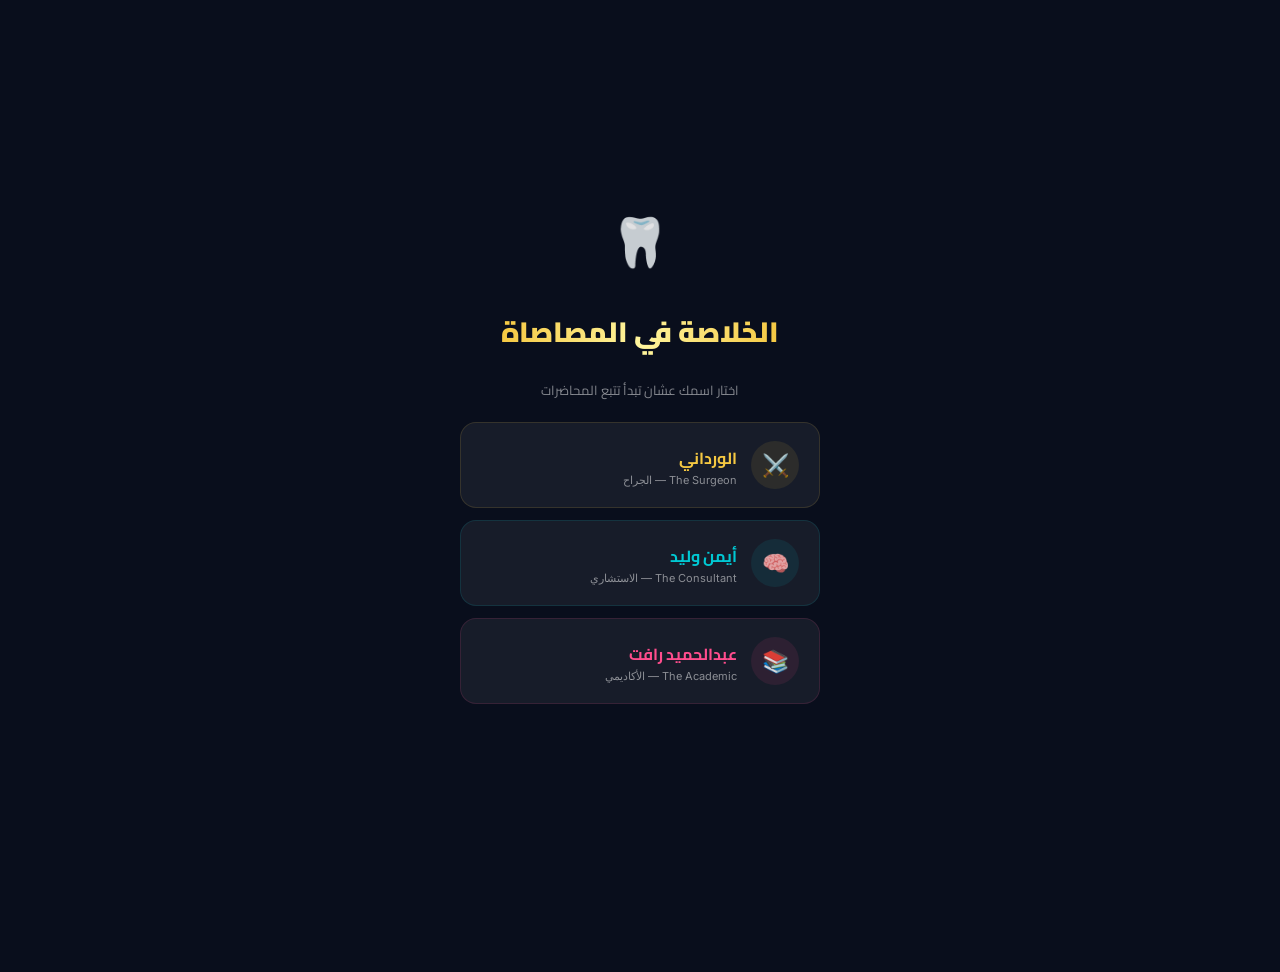
==== deploy/index.html @ 02d35f0c "Add files via upload" ====
<!DOCTYPE html>
<html lang="ar" dir="rtl">
<head>
<meta charset="UTF-8">
<meta name="viewport" content="width=device-width,initial-scale=1,maximum-scale=1,user-scalable=no">
<title>الخلاصة في المصاصاة 🦷 — Lecture Streak</title>
<link href="https://fonts.googleapis.com/css2?family=Cairo:wght@300;400;600;700;900&family=Inter:wght@400;600;700&display=swap" rel="stylesheet">
<style>
:root{--navy:#0D1B3E;--navy2:#162455;--teal:#00C9D4;--teal2:#007A85;--gold:#F5C842;--gold2:#C49A10;--rose:#FF4D8D;--rose2:#B5005E;--green:#00D68F;--bg:#090e1c;--card:rgba(255,255,255,0.06);--border:rgba(255,255,255,0.08);--txt:rgba(255,255,255,0.88);--txt2:rgba(255,255,255,0.5);--txt3:rgba(255,255,255,0.3)}
*{margin:0;padding:0;box-sizing:border-box;-webkit-tap-highlight-color:transparent}
body{background:var(--bg);min-height:100dvh;font-family:'Cairo',sans-serif;color:var(--txt);overflow-x:hidden;padding-bottom:72px}
.hide{display:none!important}

/* USER SELECT SCREEN */
.user-select{min-height:100dvh;display:flex;flex-direction:column;align-items:center;justify-content:center;padding:24px;gap:20px}
.us-title{font-size:28px;font-weight:900;text-align:center;background:linear-gradient(90deg,var(--gold),#FFF59D,var(--gold));-webkit-background-clip:text;-webkit-text-fill-color:transparent;background-clip:text}
.us-sub{color:var(--txt2);font-size:13px;text-align:center}
.us-cards{display:flex;flex-direction:column;gap:12px;width:100%;max-width:360px}
.us-card{background:var(--card);border:1.5px solid var(--border);border-radius:16px;padding:18px 20px;display:flex;align-items:center;gap:14px;cursor:pointer;transition:all .25s}
.us-card:hover,.us-card:active{transform:scale(1.03);border-color:rgba(255,255,255,0.2)}
.us-av{width:48px;height:48px;border-radius:50%;display:flex;align-items:center;justify-content:center;font-size:22px;flex-shrink:0}
.us-card .nm{font-size:16px;font-weight:700}.us-card .rl{font-size:11px;color:var(--txt2);font-family:'Inter',sans-serif}

/* HEADER */
.app-header{position:sticky;top:0;z-index:100;background:linear-gradient(180deg,var(--bg) 0%,rgba(9,14,28,0.95) 100%);backdrop-filter:blur(12px);padding:14px 16px 10px;display:flex;align-items:center;gap:12px;border-bottom:1px solid var(--border)}
.ah-back{width:36px;height:36px;border-radius:10px;background:var(--card);border:1px solid var(--border);display:flex;align-items:center;justify-content:center;font-size:16px;cursor:pointer;color:var(--txt2)}
.ah-info{flex:1}.ah-name{font-size:15px;font-weight:700}.ah-stat{font-size:11px;color:var(--txt2);font-family:'Inter',sans-serif}
.ah-pct{font-size:22px;font-weight:900;font-family:'Inter',sans-serif;color:var(--teal)}

/* TABS */
.tabs{display:flex;gap:4px;padding:8px 16px;position:sticky;top:62px;z-index:99;background:var(--bg)}
.tab{flex:1;padding:9px 6px;border-radius:10px;text-align:center;font-size:12px;font-weight:700;cursor:pointer;background:var(--card);border:1px solid var(--border);color:var(--txt2);transition:all .2s}
.tab.on{background:linear-gradient(135deg,var(--teal2),var(--teal));color:white;border-color:var(--teal)}

/* FILTERS */
.filters{padding:8px 16px;display:flex;flex-direction:column;gap:8px}
.filter-row{display:flex;gap:6px;overflow-x:auto;padding-bottom:4px;-ms-overflow-style:none;scrollbar-width:none}
.filter-row::-webkit-scrollbar{display:none}
.chip{padding:6px 12px;border-radius:20px;font-size:11px;font-weight:700;white-space:nowrap;cursor:pointer;background:var(--card);border:1px solid var(--border);color:var(--txt2);transition:all .2s;flex-shrink:0}
.chip.on{background:rgba(0,201,212,0.15);border-color:var(--teal);color:var(--teal)}
.chip-q.on{background:rgba(245,200,66,0.15);border-color:var(--gold);color:var(--gold)}

/* SUBJECT PROGRESS */
.subj-progress{padding:0 16px 8px;display:flex;flex-direction:column;gap:6px}
.sp-row{display:flex;align-items:center;gap:8px;font-size:11px;font-weight:600}
.sp-nm{flex:1;color:var(--txt2);white-space:nowrap;overflow:hidden;text-overflow:ellipsis}
.sp-bar{flex:2;height:6px;border-radius:3px;background:rgba(255,255,255,0.06);overflow:hidden}
.sp-fill{height:100%;border-radius:3px;transition:width .4s}
.sp-pct{width:36px;text-align:left;font-family:'Inter',sans-serif;color:var(--txt2);font-size:10px}

/* LECTURE GRID */
.lec-list{padding:0 16px 16px;display:flex;flex-direction:column;gap:8px}
.lec{background:var(--card);border:1.5px solid var(--border);border-radius:14px;padding:12px 14px;display:flex;align-items:flex-start;gap:12px;cursor:pointer;transition:all .2s;position:relative;overflow:hidden}
.lec:active{transform:scale(0.98)}
.lec.done{border-color:rgba(0,214,143,0.3)}
.lec.done::before{content:'';position:absolute;top:0;left:0;right:0;height:2px;background:var(--green)}
.lec-check{width:28px;height:28px;border-radius:8px;border:2px solid var(--border);display:flex;align-items:center;justify-content:center;flex-shrink:0;font-size:14px;transition:all .2s;margin-top:2px}
.lec.done .lec-check{background:var(--green);border-color:var(--green);color:white}
.lec-info{flex:1;min-width:0}
.lec-title{font-size:13px;font-weight:700;line-height:1.4}
.lec-meta{display:flex;gap:8px;margin-top:4px;flex-wrap:wrap}
.lec-tag{font-size:9px;padding:2px 8px;border-radius:10px;font-weight:600;font-family:'Inter',sans-serif}
.lt-subj{background:rgba(0,201,212,0.1);color:var(--teal)}
.lt-quiz{background:rgba(245,200,66,0.1);color:var(--gold)}
.lt-week{background:rgba(255,255,255,0.06);color:var(--txt3)}

/* LEADERBOARD */
.lb-page{padding:16px}
.lb-title{font-size:11px;font-weight:700;letter-spacing:2px;color:var(--txt3);text-align:center;margin-bottom:12px;font-family:'Inter',sans-serif}
.lb-cards{display:flex;flex-direction:column;gap:10px}
.lb-card{background:var(--card);border:1.5px solid var(--border);border-radius:16px;padding:16px;position:relative;overflow:hidden}
.lb-card::before{content:'';position:absolute;top:0;left:0;right:0;height:3px}
.lb-card.r1::before{background:linear-gradient(90deg,var(--gold2),var(--gold),#FFF59D,var(--gold))}
.lb-card.r2::before{background:linear-gradient(90deg,#888,#ccc,#888)}
.lb-card.r3::before{background:linear-gradient(90deg,#8B4513,#CD853F,#8B4513)}
.lb-top{display:flex;align-items:center;gap:12px;margin-bottom:10px}
.lb-rank{font-size:28px;line-height:1}
.lb-av{width:42px;height:42px;border-radius:50%;display:flex;align-items:center;justify-content:center;font-size:20px}
.lb-nm{font-size:15px;font-weight:700;flex:1}
.lb-total{text-align:left;font-family:'Inter',sans-serif}
.lb-total .n{font-size:22px;font-weight:900;color:var(--teal)}.lb-total .d{font-size:10px;color:var(--txt3)}
.lb-bar-wrap{height:8px;border-radius:4px;background:rgba(255,255,255,0.06);overflow:hidden;margin-bottom:8px}
.lb-bar-fill{height:100%;border-radius:4px;transition:width .5s}
.lb-subjects{display:grid;grid-template-columns:1fr 1fr;gap:4px}
.lb-subj{font-size:10px;color:var(--txt2);display:flex;justify-content:space-between;padding:2px 6px;border-radius:4px;background:rgba(255,255,255,0.03)}
.lb-subj span:last-child{font-family:'Inter',sans-serif;font-weight:600}

/* BOTTOM NAV */
.bnav{position:fixed;bottom:0;left:0;right:0;height:64px;background:rgba(9,14,28,0.95);backdrop-filter:blur(14px);border-top:1px solid var(--border);display:flex;z-index:200}
.bnav-btn{flex:1;display:flex;flex-direction:column;align-items:center;justify-content:center;gap:3px;cursor:pointer;color:var(--txt3);transition:color .2s;font-size:20px}
.bnav-btn span{font-size:9px;font-weight:700;font-family:'Inter',sans-serif}
.bnav-btn.on{color:var(--teal)}

/* SUBJECT COLORS */
.sc0{--sc:var(--teal)}.sc1{--sc:var(--gold)}.sc2{--sc:var(--rose)}.sc3{--sc:#8B5CF6}.sc4{--sc:#F97316}.sc5{--sc:#06B6D4}.sc6{--sc:#10B981}

/* SEARCH */
.search-wrap{padding:0 16px 4px}
.search-input{width:100%;padding:10px 14px 10px 38px;border-radius:12px;border:1px solid var(--border);background:var(--card);color:var(--txt);font-family:'Cairo',sans-serif;font-size:13px;font-weight:600;outline:none;transition:border-color .2s}
.search-input:focus{border-color:var(--teal)}
.search-input::placeholder{color:var(--txt3)}
.search-wrap{position:relative}
.search-icon{position:absolute;right:28px;top:50%;transform:translateY(-50%);font-size:15px;color:var(--txt3);pointer-events:none}

/* TOAST */
.toast{position:fixed;top:-100px;left:50%;transform:translateX(-50%);z-index:999;padding:12px 20px;border-radius:14px;font-size:13px;font-weight:700;text-align:center;max-width:92%;transition:top .4s cubic-bezier(0.34,1.56,0.64,1);pointer-events:none}
.toast.show{top:16px}
.toast-success{background:linear-gradient(135deg,#0a3d2a,#0d4a33);border:1px solid rgba(0,214,143,0.3);color:var(--green)}
.toast-warn{background:linear-gradient(135deg,#3d2a0a,#4a330d);border:1px solid rgba(245,200,66,0.3);color:var(--gold)}
.toast-fire{background:linear-gradient(135deg,#3d0a0a,#4a0d0d);border:1px solid rgba(255,77,141,0.3);color:var(--rose)}
.toast-epic{background:linear-gradient(135deg,#1a0040,#2d0070);border:1px solid rgba(139,92,246,0.4);color:#c4b5fd}

/* LEVEL BANNER */
.level-banner{margin:0 16px 8px;padding:14px 16px;border-radius:14px;display:flex;align-items:center;gap:12px;position:relative;overflow:hidden}
.level-banner .lb-emoji{font-size:28px;line-height:1}
.level-banner .lb-text{flex:1}
.level-banner .lb-phrase{font-size:14px;font-weight:900}
.level-banner .lb-level{font-size:10px;font-weight:600;font-family:'Inter',sans-serif;opacity:0.7}
.lb-lv1{background:linear-gradient(135deg,rgba(0,201,212,0.1),rgba(0,201,212,0.05));border:1px solid rgba(0,201,212,0.15);color:var(--teal)}
.lb-lv2{background:linear-gradient(135deg,rgba(0,214,143,0.1),rgba(0,214,143,0.05));border:1px solid rgba(0,214,143,0.15);color:var(--green)}
.lb-lv3{background:linear-gradient(135deg,rgba(245,200,66,0.1),rgba(245,200,66,0.05));border:1px solid rgba(245,200,66,0.15);color:var(--gold)}
.lb-lv4{background:linear-gradient(135deg,rgba(0,122,133,0.15),rgba(13,27,62,0.15));border:1px solid rgba(0,201,212,0.2);color:var(--teal)}
.lb-lv5{background:linear-gradient(135deg,rgba(139,92,246,0.12),rgba(23,0,64,0.15));border:1px solid rgba(139,92,246,0.25);color:#c4b5fd}
.lb-lv6{background:linear-gradient(135deg,rgba(245,200,66,0.15),rgba(196,154,16,0.1));border:1px solid rgba(245,200,66,0.3);color:var(--gold)}

/* ANIMATIONS */
@keyframes pop{0%{transform:scale(0.8);opacity:0}100%{transform:scale(1);opacity:1}}
.lec{animation:pop .3s ease both}
@keyframes pulse{0%,100%{transform:scale(1)}50%{transform:scale(1.05)}}
</style>
</head>
<body>

<!-- USER SELECT -->
<div id="userSelect" class="user-select">
  <div style="font-size:48px">🦷</div>
  <div class="us-title">الخلاصة في المصاصاة</div>
  <div class="us-sub">اختار اسمك عشان تبدأ تتبع المحاضرات</div>
  <div class="us-cards" id="usCards"></div>
</div>

<!-- MAIN APP -->
<div id="mainApp" class="hide">
  <div class="app-header">
    <div class="ah-back" onclick="logout()">👤</div>
    <div class="ah-info"><div class="ah-name" id="ahName"></div><div class="ah-stat" id="ahStat"></div></div>
    <div class="ah-pct" id="ahPct"></div>
  </div>

  <div class="tabs">
    <div class="tab on" data-tab="lectures" onclick="switchTab('lectures')">📚 المحاضرات</div>
    <div class="tab" data-tab="leaderboard" onclick="switchTab('leaderboard')">🏆 المنافسة</div>
  </div>

  <!-- TOAST -->
  <div class="toast" id="toast"></div>

  <!-- LECTURES PAGE -->
  <div id="pageLectures">
    <div class="search-wrap">
      <span class="search-icon">🔍</span>
      <input class="search-input" id="searchInput" type="text" placeholder="ابحث عن محاضرة..." oninput="onSearch()">
    </div>
    <div class="filters">
      <div class="filter-row" id="subjFilters"></div>
      <div class="filter-row" id="quizFilters"></div>
    </div>
    <div id="levelBanner"></div>
    <div class="subj-progress" id="subjProgress"></div>
    <div class="lec-list" id="lecList"></div>
  </div>

  <!-- LEADERBOARD PAGE -->
  <div id="pageLeaderboard" class="hide">
    <div class="lb-page">
      <div class="lb-title">🔥 LEADERBOARD — ترتيب الأعضاء</div>
      <div class="lb-cards" id="lbCards"></div>
    </div>
  </div>
</div>

<script>
const LECTURES = [{"id": 0, "s": "طب الفم وأمراض اللثة (Perio)", "t": "Classification of Diseases and Conditions Affecting the Periodontium & Clinical Features of Gingivitis", "w": "1 (الفصل الأول)", "q": "Quiz 1"}, {"id": 1, "s": "طب الفم وأمراض اللثة (Perio)", "t": "Microbiology of Periodontal Diseases", "w": "2 (الفصل الأول)", "q": "Quiz 1"}, {"id": 2, "s": "طب الفم وأمراض اللثة (Perio)", "t": "Microbial Interactions with the Host in Periodontal Diseases", "w": "3 (الفصل الأول)", "q": "Quiz 1"}, {"id": 3, "s": "طب الفم وأمراض اللثة (Perio)", "t": "The relation between periodontal and systemic health", "w": "4 (الفصل الأول)", "q": "Quiz 1"}, {"id": 4, "s": "طب الفم وأمراض اللثة (Perio)", "t": "Calculus & other local factors", "w": "5 (الفصل الأول)", "q": "Quiz 1"}, {"id": 5, "s": "طب الفم وأمراض اللثة (Perio)", "t": "Gingival inflammation & clinical features & Supportive periodontal therapy", "w": "6 (الفصل الأول)", "q": "Quiz 1"}, {"id": 6, "s": "طب الفم وأمراض اللثة (Perio)", "t": "Gingival Enlargement", "w": "7 (الفصل الأول)", "q": "Quiz 1"}, {"id": 7, "s": "طب الفم وأمراض اللثة (Perio)", "t": "Acute Gingival Infections and periodontal abscess", "w": "8 (الفصل الأول)", "q": "Quiz 1"}, {"id": 8, "s": "طب الفم وأمراض اللثة (Perio)", "t": "The Periodontal Pocket", "w": "9 (الفصل الأول)", "q": "Quiz 1"}, {"id": 9, "s": "طب الفم وأمراض اللثة (Perio)", "t": "Chronic and Aggressive Periodontitis", "w": "10 (الفصل الأول)", "q": "Quiz 1"}, {"id": 10, "s": "طب الفم وأمراض اللثة (Perio)", "t": "Determination of Prognosis", "w": "11 (الفصل الأول)", "q": "Quiz 1"}, {"id": 11, "s": "طب الفم وأمراض اللثة (Perio)", "t": "Risk Factors in Periodontal Disease", "w": "12 (الفصل الأول)", "q": "Quiz 1"}, {"id": 12, "s": "طب الفم وأمراض اللثة (Perio)", "t": "Periodontal Response to External Forces", "w": "13 (الفصل الأول)", "q": "Quiz 1"}, {"id": 13, "s": "طب الفم وأمراض اللثة (Perio)", "t": "General Principles of Periodontal surgery -Gingival Surgical Techniques", "w": "14 (الفصل الأول)", "q": "Quiz 1"}, {"id": 14, "s": "طب الفم وأمراض اللثة (Perio)", "t": "Anti – infective- Agents - Host Modulation Agents", "w": "16 (الفصل الأول)", "q": "Quiz 1"}, {"id": 15, "s": "طب الفم وأمراض اللثة (Perio)", "t": "The Periodontal Flap – The Flap Technique for Pocket Therapy", "w": "1 (الفصل الثاني)", "q": "Quiz 2"}, {"id": 16, "s": "طب الفم وأمراض اللثة (Perio)", "t": "Resective Osseous Surgery – Bone Loss and Patterns of Bone Destruction 1( on line )", "w": "2 (الفصل الثاني)", "q": "Quiz 2"}, {"id": 17, "s": "طب الفم وأمراض اللثة (Perio)", "t": "Resective Osseous Surgery – Bone Loss and Patterns of Bone Destruction2 ( on line )", "w": "3 (الفصل الثاني)", "q": "Quiz 2"}, {"id": 18, "s": "طب الفم وأمراض اللثة (Perio)", "t": "Reconstructive Periodontal Surgery ( on line )", "w": "4 (الفصل الثاني)", "q": "Quiz 2"}, {"id": 19, "s": "طب الفم وأمراض اللثة (Perio)", "t": "Furcation: Involvement and Treatment", "w": "8 (الفصل الثاني)", "q": "بعد Quiz 2"}, {"id": 20, "s": "طب الفم وأمراض اللثة (Perio)", "t": "Periodontal Plastic and Aesthetic Surgery", "w": "10 (الفصل الثاني)", "q": "بعد Quiz 2"}, {"id": 21, "s": "طب الفم وأمراض اللثة (Perio)", "t": "Perio- Restorative–Interrelationship and esthetic crown lengthening", "w": "11 (الفصل الثاني)", "q": "بعد Quiz 2"}, {"id": 22, "s": "طب الفم وأمراض اللثة (Perio)", "t": "Minimally invasive surgery & use of PRF", "w": "12 (الفصل الثاني)", "q": "بعد Quiz 2"}, {"id": 23, "s": "طب الفم (Medicine)", "t": "Vesicular Bullous& Ulcerative Lesions of the Oral Mucosa (Part 1)", "w": "1 (الفصل الأول)", "q": "Quiz 1"}, {"id": 24, "s": "طب الفم (Medicine)", "t": "Vesicular Bullous& Ulcerative Lesions of the Oral Mucosa (Part 2)", "w": "2 (الفصل الأول)", "q": "Quiz 1"}, {"id": 25, "s": "طب الفم (Medicine)", "t": "Immunologic Diseases (Part 1)", "w": "3 (الفصل الأول)", "q": "Quiz 1"}, {"id": 26, "s": "طب الفم (Medicine)", "t": "Immunologic Diseases (Part 2)", "w": "4 (الفصل الأول)", "q": "Quiz 1"}, {"id": 27, "s": "طب الفم (Medicine)", "t": "Red & White Lesions of the Oral Mucosa (Part 1)", "w": "5 (الفصل الأول)", "q": "Quiz 1"}, {"id": 28, "s": "طب الفم (Medicine)", "t": "Red & White Lesions of the Oral Mucosa (Part 2)", "w": "6 (الفصل الأول)", "q": "Quiz 1"}, {"id": 29, "s": "طب الفم (Medicine)", "t": "Hypersensitivity reactions", "w": "7 (الفصل الأول)", "q": "Quiz 1"}, {"id": 30, "s": "طب الفم (Medicine)", "t": "Endocrine Diseases (Part 1)", "w": "8 (الفصل الأول)", "q": "Quiz 1"}, {"id": 31, "s": "طب الفم (Medicine)", "t": "Endocrine Diseases (Part 2)", "w": "9 (الفصل الأول)", "q": "Quiz 1"}, {"id": 32, "s": "طب الفم (Medicine)", "t": "Diabetes", "w": "10 (الفصل الأول)", "q": "Quiz 1"}, {"id": 33, "s": "طب الفم (Medicine)", "t": "Bleeding and Clotting Disorders (Part 1)", "w": "11 (الفصل الأول)", "q": "Quiz 1"}, {"id": 34, "s": "طب الفم (Medicine)", "t": "Bleeding and Clotting Disorders (Part 2)", "w": "12 (الفصل الأول)", "q": "Quiz 1"}, {"id": 35, "s": "طب الفم (Medicine)", "t": "Pigmented lesions of the oral Mucosa", "w": "13 (الفصل الأول)", "q": "Quiz 1"}, {"id": 36, "s": "طب الفم (Medicine)", "t": "Salivary Gland Diseases (Part 1)", "w": "14 (الفصل الأول)", "q": "Quiz 1"}, {"id": 37, "s": "طب الفم (Medicine)", "t": "Salivary Gland Diseases (Part 2)", "w": "15 (الفصل الأول)", "q": "Quiz 1"}, {"id": 38, "s": "طب الفم (Medicine)", "t": "Hematologic Diseases (Part 1)", "w": "1 (الفصل الثاني)", "q": "Quiz 2"}, {"id": 39, "s": "طب الفم (Medicine)", "t": "Hematologic Diseases (Part 2)", "w": "2 (الفصل الثاني)", "q": "Quiz 2"}, {"id": 40, "s": "طب الفم (Medicine)", "t": "Oral cancer (on line )", "w": "3 (الفصل الثاني)", "q": "Quiz 2"}, {"id": 41, "s": "طب الفم (Medicine)", "t": "Diseases of the Tongue (on line )", "w": "4 (الفصل الثاني)", "q": "Quiz 2"}, {"id": 42, "s": "طب الفم (Medicine)", "t": "Orofacial pain& Headache", "w": "8 (الفصل الثاني)", "q": "بعد Quiz 2"}, {"id": 43, "s": "طب الفم (Medicine)", "t": "Infectious Diseases (Part 1)", "w": "10 (الفصل الثاني)", "q": "بعد Quiz 2"}, {"id": 44, "s": "طب الفم (Medicine)", "t": "Infectious Diseases (Part 2)", "w": "11 (الفصل الثاني)", "q": "بعد Quiz 2"}, {"id": 45, "s": "طب الفم (Medicine)", "t": "Medically compromised patients", "w": "12 (الفصل الثاني)", "q": "بعد Quiz 2"}, {"id": 46, "s": "جراحة الفم والوجه والفك والتجميل (Surgery)", "t": "Pre-prosthetic surgery (3 hrs.)", "w": "1 (الفصل الأول)", "q": "Quiz 1"}, {"id": 47, "s": "جراحة الفم والوجه والفك والتجميل (Surgery)", "t": "Dental implantology (3 hrs.)", "w": "2 (الفصل الأول)", "q": "Quiz 1"}, {"id": 48, "s": "جراحة الفم والوجه والفك والتجميل (Surgery)", "t": "Management of oral-maxillofacial cystic lesions (3 hrs.)", "w": "3 (الفصل الأول)", "q": "Quiz 1"}, {"id": 49, "s": "جراحة الفم والوجه والفك والتجميل (Surgery)", "t": "Management of OMF tumors (4 hrs.)", "w": "4 (الفصل الأول)", "q": "Quiz 1"}, {"id": 50, "s": "جراحة الفم والوجه والفك والتجميل (Surgery)", "t": "Management of Oral cancer (2 hrs.)", "w": "5 (الفصل الأول)", "q": "Quiz 1"}, {"id": 51, "s": "جراحة الفم والوجه والفك والتجميل (Surgery)", "t": "Diagnosis and management of Salivary gland diseases (6 hrs.)", "w": "6 و 7 (الفصل الأول)", "q": "Quiz 1"}, {"id": 52, "s": "جراحة الفم والوجه والفك والتجميل (Surgery)", "t": "Maxillary sinus (sinusitis, lesions, oroantral fistula and sinus lifting) (3 hrs.)", "w": "8 (الفصل الأول)", "q": "Quiz 1"}, {"id": 53, "s": "جراحة الفم والوجه والفك والتجميل (Surgery)", "t": "Differential diagnosis of OMF lesions (4 hrs.)", "w": "9 (الفصل الأول)", "q": "Quiz 1"}, {"id": 54, "s": "جراحة الفم والوجه والفك والتجميل (Surgery)", "t": "Management of orofacial infections (5 hrs.)", "w": "10 و 11 (الفصل الأول)", "q": "Quiz 1"}, {"id": 55, "s": "جراحة الفم والوجه والفك والتجميل (Surgery)", "t": "Osteomyelitis, osteoradionecrosis, and MRONJ (3 hrs.)", "w": "12 (الفصل الأول)", "q": "Quiz 1"}, {"id": 56, "s": "جراحة الفم والوجه والفك والتجميل (Surgery)", "t": "Diagnosis and management of TMJ disorders (4 hrs.)", "w": "13 (الفصل الأول)", "q": "Quiz 1"}, {"id": 57, "s": "جراحة الفم والوجه والفك والتجميل (Surgery)", "t": "TMJ pathology and reconstruction (2 hrs.)", "w": "14 (الفصل الأول)", "q": "Quiz 1"}, {"id": 58, "s": "جراحة الفم والوجه والفك والتجميل (Surgery)", "t": "Management of cleft lip, palate, alveolar cleft (3 hrs.)", "w": "15 (الفصل الأول)", "q": "Quiz 1"}, {"id": 59, "s": "جراحة الفم والوجه والفك والتجميل (Surgery)", "t": "Basic principles for management of maxillofacial injuries (3 hrs.)", "w": "16 (الفصل الأول)", "q": "Quiz 1"}, {"id": 60, "s": "جراحة الفم والوجه والفك والتجميل (Surgery)", "t": "Management of mandibular fractures (4 hrs.)", "w": "1 (الفصل الثاني)", "q": "Quiz 2"}, {"id": 61, "s": "جراحة الفم والوجه والفك والتجميل (Surgery)", "t": "Management of condylar fractures (2 hrs.)", "w": "2 (الفصل الثاني)", "q": "Quiz 2"}, {"id": 62, "s": "جراحة الفم والوجه والفك والتجميل (Surgery)", "t": "Management of Lefort, Orbital and NOE fractures (3 hrs.) “online-Ramadan”", "w": "3 (الفصل الثاني)", "q": "Quiz 2"}, {"id": 63, "s": "جراحة الفم والوجه والفك والتجميل (Surgery)", "t": "Management of Zygomatic complex fractures (3 hrs.) “online-Ramadan”", "w": "4 (الفصل الثاني)", "q": "Quiz 2"}, {"id": 64, "s": "جراحة الفم والوجه والفك والتجميل (Surgery)", "t": "Pediatric Maxillofacial trauma (3 hrs.)", "w": "8 (الفصل الثاني)", "q": "بعد Quiz 2"}, {"id": 65, "s": "جراحة الفم والوجه والفك والتجميل (Surgery)", "t": "Orthognathic surgery, management of dentofacial deformities & distraction osteogenesis (4 hrs.)", "w": "10 (الفصل الثاني)", "q": "بعد Quiz 2"}, {"id": 66, "s": "جراحة الفم والوجه والفك والتجميل (Surgery)", "t": "Diagnosis and management of Orofacial pain (3 hrs.)", "w": "11 (الفصل الثاني)", "q": "بعد Quiz 2"}, {"id": 67, "s": "استعاضة صناعية (Prosthesis)", "t": "Orientation", "w": "1 (الفصل الأول)", "q": "Quiz 1"}, {"id": 68, "s": "استعاضة صناعية (Prosthesis)", "t": "Diagnosis, and treatment planning for partial denture", "w": "2 (الفصل الأول)", "q": "Quiz 1"}, {"id": 69, "s": "استعاضة صناعية (Prosthesis)", "t": "Mouth preparation", "w": "3 (الفصل الأول)", "q": "Quiz 1"}, {"id": 70, "s": "استعاضة صناعية (Prosthesis)", "t": "Principle of partial denture design", "w": "4 (الفصل الأول)", "q": "Quiz 1"}, {"id": 71, "s": "استعاضة صناعية (Prosthesis)", "t": "Impression techniques for R.P.D.", "w": "5 (الفصل الأول)", "q": "Quiz 1"}, {"id": 72, "s": "استعاضة صناعية (Prosthesis)", "t": "Occlusal relationships for R.P.D.", "w": "6 (الفصل الأول)", "q": "Quiz 1"}, {"id": 73, "s": "استعاضة صناعية (Prosthesis)", "t": "Class I", "w": "7 (الفصل الأول)", "q": "Quiz 1"}, {"id": 74, "s": "استعاضة صناعية (Prosthesis)", "t": "Class II, Class III", "w": "8 (الفصل الأول)", "q": "Quiz 1"}, {"id": 75, "s": "استعاضة صناعية (Prosthesis)", "t": "Class IV", "w": "9 (الفصل الأول)", "q": "Quiz 1"}, {"id": 76, "s": "استعاضة صناعية (Prosthesis)", "t": "Try-in & insertion for R.P.D.", "w": "10 (الفصل الأول)", "q": "Quiz 1"}, {"id": 77, "s": "استعاضة صناعية (Prosthesis)", "t": "Support &Tissue damage for R.P.D.", "w": "11 (الفصل الأول)", "q": "Quiz 1"}, {"id": 78, "s": "استعاضة صناعية (Prosthesis)", "t": "Occlusion for complete denture", "w": "12 و 13 (الفصل الأول)", "q": "Quiz 1"}, {"id": 79, "s": "استعاضة صناعية (Prosthesis)", "t": "Complaints of R.P.D.", "w": "14 (الفصل الأول)", "q": "Quiz 1"}, {"id": 80, "s": "استعاضة صناعية (Prosthesis)", "t": "Repair& relining", "w": "15 (الفصل الأول)", "q": "Quiz 1"}, {"id": 81, "s": "استعاضة صناعية (Prosthesis)", "t": "Neutral zone", "w": "16 (الفصل الأول)", "q": "Quiz 1"}, {"id": 82, "s": "استعاضة صناعية (Prosthesis)", "t": "Aesthetic partial denture", "w": "1 (الفصل الثاني)", "q": "Quiz 2"}, {"id": 83, "s": "استعاضة صناعية (Prosthesis)", "t": "Geriatric patients", "w": "2 (الفصل الثاني)", "q": "Quiz 2"}, {"id": 84, "s": "استعاضة صناعية (Prosthesis)", "t": "Immediate denture Online Ramadan", "w": "3 (الفصل الثاني)", "q": "Quiz 2"}, {"id": 85, "s": "استعاضة صناعية (Prosthesis)", "t": "Single Denture Online Ramadan", "w": "4 (الفصل الثاني)", "q": "Quiz 2"}, {"id": 86, "s": "استعاضة صناعية (Prosthesis)", "t": "Over denture & Submerged root", "w": "8 (الفصل الثاني)", "q": "بعد Quiz 2"}, {"id": 87, "s": "استعاضة صناعية (Prosthesis)", "t": "Implant prosthesis", "w": "10 (الفصل الثاني)", "q": "بعد Quiz 2"}, {"id": 88, "s": "استعاضة صناعية (Prosthesis)", "t": "Digital workflow for R.P.D., Advanced denture bases used for R.P.D . (part 1)", "w": "11 (الفصل الثاني)", "q": "بعد Quiz 2"}, {"id": 89, "s": "استعاضة صناعية (Prosthesis)", "t": "Digital workflow for R.P.D. and Advanced denture bases used for R.P.D (part 2)", "w": "12 (الفصل الثاني)", "q": "بعد Quiz 2"}, {"id": 90, "s": "العلاج التحفظي", "t": "Adhesion and Adhesive Materials (Part 1)", "w": "1 (الفصل الأول)", "q": "Quiz 1"}, {"id": 91, "s": "العلاج التحفظي", "t": "Adhesion and Adhesive Materials (Part 2)", "w": "2 (الفصل الأول)", "q": "Quiz 1"}, {"id": 92, "s": "العلاج التحفظي", "t": "Adhesion and Adhesive Materials (Part 3)", "w": "3 (الفصل الأول)", "q": "Quiz 1"}, {"id": 93, "s": "العلاج التحفظي", "t": "Cariology and caries management (Part 1)", "w": "4 (الفصل الأول)", "q": "Quiz 1"}, {"id": 94, "s": "العلاج التحفظي", "t": "Cariology and caries management (Part 2)", "w": "6 (الفصل الأول)", "q": "Quiz 1"}, {"id": 95, "s": "العلاج التحفظي", "t": "Esthetic consideration (Part 1)", "w": "7 (الفصل الأول)", "q": "Quiz 1"}, {"id": 96, "s": "العلاج التحفظي", "t": "Esthetic consideration (Part 2)", "w": "8 (الفصل الأول)", "q": "Quiz 1"}, {"id": 97, "s": "العلاج التحفظي", "t": "Shade selection for direct restorations (Part 1)", "w": "9 (الفصل الأول)", "q": "Quiz 1"}, {"id": 98, "s": "العلاج التحفظي", "t": "Shade selection for direct restorations (Part 2)", "w": "10 (الفصل الأول)", "q": "Quiz 1"}, {"id": 99, "s": "العلاج التحفظي", "t": "Laser in restorative dentistry (Part 1)", "w": "11 (الفصل الأول)", "q": "Quiz 1"}, {"id": 100, "s": "العلاج التحفظي", "t": "Laser in restorative dentistry (Part 2)", "w": "12 (الفصل الأول)", "q": "Quiz 1"}, {"id": 101, "s": "العلاج التحفظي", "t": "Management of discolored teeth (Part 1)", "w": "13 (الفصل الأول)", "q": "Quiz 1"}, {"id": 102, "s": "العلاج التحفظي", "t": "Management of discolored teeth (Part 2)", "w": "14 (الفصل الأول)", "q": "Quiz 1"}, {"id": 103, "s": "العلاج التحفظي", "t": "Management of badly destructed teeth (Part 1)", "w": "15 (الفصل الأول)", "q": "Quiz 1"}, {"id": 104, "s": "العلاج التحفظي", "t": "Management of badly destructed teeth (Part 2)", "w": "16 (الفصل الأول)", "q": "Quiz 1"}, {"id": 105, "s": "العلاج التحفظي", "t": "Etiology, diagnosis and management of non-carious lesion (Part 1)", "w": "1 (الفصل الثاني)", "q": "Quiz 2"}, {"id": 106, "s": "العلاج التحفظي", "t": "Etiology, diagnosis and management of non-carious lesion (Part 2)", "w": "2 (الفصل الثاني)", "q": "Quiz 2"}, {"id": 107, "s": "العلاج التحفظي", "t": "Advanced restorative materials in operative dentistry Online Ramadan (Part 1)", "w": "3 (الفصل الثاني)", "q": "Quiz 2"}, {"id": 108, "s": "العلاج التحفظي", "t": "Advanced restorative materials in operative dentistry Online -Ramadan (Part 2)", "w": "4 (الفصل الثاني)", "q": "Quiz 2"}, {"id": 109, "s": "العلاج التحفظي", "t": "Micro and nanoleakage of dental restorations (Part 1)", "w": "8 (الفصل الثاني)", "q": "بعد Quiz 2"}, {"id": 110, "s": "العلاج التحفظي", "t": "Micro and nanoleakage of dental restorations (Part 2)", "w": "10 (الفصل الثاني)", "q": "بعد Quiz 2"}, {"id": 111, "s": "العلاج التحفظي", "t": "Failure of dental restorations (Part 1)", "w": "11 (الفصل الثاني)", "q": "بعد Quiz 2"}, {"id": 112, "s": "العلاج التحفظي", "t": "Failure of dental restorations (Part 2)", "w": "12 (الفصل الثاني)", "q": "بعد Quiz 2"}, {"id": 113, "s": "التركيبات الثابتة", "t": "Course Introduction", "w": "1 (الفصل الأول)", "q": "Quiz 1"}, {"id": 114, "s": "التركيبات الثابتة", "t": "Diagnosis", "w": "2 (الفصل الأول)", "q": "Quiz 1"}, {"id": 115, "s": "التركيبات الثابتة", "t": "Treatment Planning", "w": "3 (الفصل الأول)", "q": "Quiz 1"}, {"id": 116, "s": "التركيبات الثابتة", "t": "Mouth Preparation", "w": "4 (الفصل الأول)", "q": "Quiz 1"}, {"id": 117, "s": "التركيبات الثابتة", "t": "Periodontal Considerations in Fixed Prosthodontics", "w": "5 (الفصل الأول)", "q": "Quiz 1"}, {"id": 118, "s": "التركيبات الثابتة", "t": "Soft Tissue Management", "w": "6 (الفصل الأول)", "q": "Quiz 1"}, {"id": 119, "s": "التركيبات الثابتة", "t": "Impression Materials & Techniques", "w": "7 (الفصل الأول)", "q": "Quiz 1"}, {"id": 120, "s": "التركيبات الثابتة", "t": "Bite Registration", "w": "8 (الفصل الأول)", "q": "Quiz 1"}, {"id": 121, "s": "التركيبات الثابتة", "t": "Communication with Dental Laboratory", "w": "9 (الفصل الأول)", "q": "Quiz 1"}, {"id": 122, "s": "التركيبات الثابتة", "t": "Try-in", "w": "10 (الفصل الأول)", "q": "Quiz 1"}, {"id": 123, "s": "التركيبات الثابتة", "t": "Cements and Cementation", "w": "11 (الفصل الأول)", "q": "Quiz 1"}, {"id": 124, "s": "التركيبات الثابتة", "t": "Postoperative Care and Follow-up", "w": "12 (الفصل الأول)", "q": "Quiz 1"}, {"id": 125, "s": "التركيبات الثابتة", "t": "Postinsertion Problems & Failures", "w": "13 (الفصل الأول)", "q": "Quiz 1"}, {"id": 126, "s": "التركيبات الثابتة", "t": "Removal & Repair of Failed Fixed Dental Prostheses (Flipped Classroom)", "w": "14 (الفصل الأول)", "q": "Quiz 1"}, {"id": 127, "s": "التركيبات الثابتة", "t": "Biomimetic Posterior Restorations", "w": "15 (الفصل الأول)", "q": "Quiz 1"}, {"id": 128, "s": "التركيبات الثابتة", "t": "All-ceramic Restorations", "w": "1 (الفصل الثاني)", "q": "Quiz 2"}, {"id": 129, "s": "التركيبات الثابتة", "t": "Resin-bonded Fixed Dental Prostheses", "w": "2 (الفصل الثاني)", "q": "Quiz 2"}, {"id": 130, "s": "التركيبات الثابتة", "t": "Esthetic Considerations in Fixed Prosthodontics (Online Ramadan)", "w": "3 (الفصل الثاني)", "q": "Quiz 2"}, {"id": 131, "s": "التركيبات الثابتة", "t": "Ceramic Labial Veneers (Online Ramadan)", "w": "4 (الفصل الثاني)", "q": "Quiz 2"}, {"id": 132, "s": "التركيبات الثابتة", "t": "Implant-supported Fixed Dental Prostheses (Part I)", "w": "8 (الفصل الثاني)", "q": "بعد Quiz 2"}, {"id": 133, "s": "التركيبات الثابتة", "t": "Implant-supported Fixed Dental Prostheses (Part II)", "w": "10 (الفصل الثاني)", "q": "بعد Quiz 2"}, {"id": 134, "s": "التركيبات الثابتة", "t": "Laser in Fixed Prosthodontics", "w": "11 (الفصل الثاني)", "q": "بعد Quiz 2"}, {"id": 135, "s": "التركيبات الثابتة", "t": "Digital Workflow in Fixed Prosthodontics", "w": "12 (الفصل الثاني)", "q": "بعد Quiz 2"}, {"id": 136, "s": "علاج الجذور", "t": "Endodontic diagnosis and treatment plan (Part 1)", "w": "1 (الفصل الأول)", "q": "Quiz 1"}, {"id": 137, "s": "علاج الجذور", "t": "Endodontic diagnosis and treatment plan (Part 2)", "w": "2 (الفصل الأول)", "q": "Quiz 1"}, {"id": 138, "s": "علاج الجذور", "t": "Endodontic diagnosis and treatment plan (Part 3)", "w": "3 (الفصل الأول)", "q": "Quiz 1"}, {"id": 139, "s": "علاج الجذور", "t": "Endodontic diagnosis and treatment plan (Part 4)", "w": "4 (الفصل الأول)", "q": "Quiz 1"}, {"id": 140, "s": "علاج الجذور", "t": "Recent advances in root canal Disinfection (part1)", "w": "5 (الفصل الأول)", "q": "Quiz 1"}, {"id": 141, "s": "علاج الجذور", "t": "Recent advances in root canal Disinfection (part2)", "w": "6 (الفصل الأول)", "q": "Quiz 1"}, {"id": 142, "s": "علاج الجذور", "t": "Etiology of pulp inflammation", "w": "7 (الفصل الأول)", "q": "Quiz 1"}, {"id": 143, "s": "علاج الجذور", "t": "Pulp and periapical pathosis (part 1)", "w": "8 (الفصل الأول)", "q": "Quiz 1"}, {"id": 144, "s": "علاج الجذور", "t": "Pulp and periapical pathosis (part 2)", "w": "9 (الفصل الأول)", "q": "Quiz 1"}, {"id": 145, "s": "علاج الجذور", "t": "Endodontic Emergency", "w": "10 (الفصل الأول)", "q": "Quiz 1"}, {"id": 146, "s": "علاج الجذور", "t": "Endo-perio lesions", "w": "11 (الفصل الأول)", "q": "Quiz 1"}, {"id": 147, "s": "علاج الجذور", "t": "Combined Endo-Perio therapy", "w": "12 (الفصل الأول)", "q": "Quiz 1"}, {"id": 148, "s": "علاج الجذور", "t": "New materials and techniques for vital pulp therapy", "w": "13 (الفصل الأول)", "q": "Quiz 1"}, {"id": 149, "s": "علاج الجذور", "t": "Treatment of immature teeth", "w": "14 (الفصل الأول)", "q": "Quiz 1"}, {"id": 150, "s": "علاج الجذور", "t": "Endo surgical procedures", "w": "15 (الفصل الأول)", "q": "Quiz 1"}, {"id": 151, "s": "علاج الجذور", "t": "Non-vital tooth bleaching", "w": "16 (الفصل الأول)", "q": "Quiz 1"}, {"id": 152, "s": "علاج الجذور", "t": "Traumatic injuries (Part 1)", "w": "1 (الفصل الثاني)", "q": "Quiz 2"}, {"id": 153, "s": "علاج الجذور", "t": "Traumatic injuries (Part 2)", "w": "2 (الفصل الثاني)", "q": "Quiz 2"}, {"id": 154, "s": "علاج الجذور", "t": "Traumatic injuries (Part 3) (on line)", "w": "3 (الفصل الثاني)", "q": "Quiz 2"}, {"id": 155, "s": "علاج الجذور", "t": "Traumatic injuries (Part 4) (on line)", "w": "4 (الفصل الثاني)", "q": "Quiz 2"}, {"id": 156, "s": "علاج الجذور", "t": "Outcomes of root canal treatment", "w": "8 (الفصل الثاني)", "q": "بعد Quiz 2"}, {"id": 157, "s": "علاج الجذور", "t": "Endodontic retreatment (Part 1)", "w": "10 (الفصل الثاني)", "q": "بعد Quiz 2"}, {"id": 158, "s": "علاج الجذور", "t": "Endodontic retreatment (Part 2)", "w": "11 (الفصل الثاني)", "q": "بعد Quiz 2"}];

const MEMBERS = [
  { name: "الورداني", role: "The Surgeon", roleAr: "الجراح", emoji: "⚔️", color: "#F5C842", color2: "#C49A10" },
  { name: "أيمن وليد", role: "The Consultant", roleAr: "الاستشاري", emoji: "🧠", color: "#00C9D4", color2: "#007A85" },
  { name: "عبدالحميد رافت", role: "The Academic", roleAr: "الأكاديمي", emoji: "📚", color: "#FF4D8D", color2: "#B5005E" }
];

const SUBJECTS = [...new Set(LECTURES.map(l => l.s))];
const QUIZZES = [...new Set(LECTURES.map(l => l.q))];

</script>
<script>
// ── STATE ──────────────────────────────────────────
let currentUser = null;
let filterSubj = 'all';
let filterQuiz = 'all';
let searchQuery = '';
const SUBJ_COLORS = ['#00C9D4','#F5C842','#FF4D8D','#8B5CF6','#F97316','#06B6D4','#10B981'];
const SUBJ_SHORT = {
  'طب الفم وأمراض اللثة (Perio)':'Perio',
  'طب الفم (Medicine)':'Medicine',
  'جراحة الفم والوجه والفك والتجميل (Surgery)':'Surgery',
  'استعاضة صناعية (Prosthesis)':'Prosthesis',
  'العلاج التحفظي':'Operative',
  'التركيبات الثابتة':'Fixed Prosth.',
  'علاج الجذور':'Endo'
};

// ── GAMIFICATION ───────────────────────────────────
const EMOJIS = {
  1: ['🦷', '💡', '📖'],
  2: ['⚡', '💚', '🔋', '🌱'],
  3: ['⭐', '🌟', '✨', '🏆'],
  4: ['🔥', '💎', '🧬', '🧠'],
  5: ['🔥💀', '👾', '💥', '⚡🔥'],
  6: ['👑']
};

const PHRASES = {
  1: ['ادخل اللعبة 🎯', 'ابدأ يا فنان 💪', 'خد الخطوة ⚡', 'وحشتنا المصاصة 🦷'],
  2: ['دايرة معاك 🌀', 'متوقفش! 🚀', 'اللي بدأ ما وقفش 🏃', 'شغالين ما بنتعبش 💪'],
  3: ['عالي يا دكتور ⭐', 'المصاصة شغالة 🦷', 'جبار وما بيوقفش 🏗️', 'الشابتر في امان 📚'],
  4: ['موووت المادة ☠️', 'مفيش مستحيل 🌊', 'بنخلص الخلاصة 🩸', 'ده انت؟! 🤯'],
  5: ['أسطورة بدأت 🧠', 'محدش زيك 🥇', 'المادة بتتلعب ⚡', 'الخلاصة تتحول 🌊'],
  6: ['خلاصة في المصاصاة 👑', 'أسطورة حقيقية 🌟', 'التاريخ اتسجّل 📜']
};

const LEVEL_NAMES = {
  1: 'مبتدئ — Level 1',
  2: 'شغال — Level 2',
  3: 'ماشي كويس — Level 3',
  4: 'وحش — Level 4',
  5: 'أسطوري — Level 5',
  6: 'الخلاصة في المصاصاة — MAX'
};

const COMPETE_MSGS = [
  (name, other) => `${name} بدأ يسبقك! متقفش 🔥`,
  (name, other) => `${other} لسه قدامك بمحاضرة.. خلصها! ⚡`,
  (name, other) => `أنت في المرتبة الأولى! حافظ عليها 🥇`,
  (name, other) => `${name} خلص محاضرة جديدة! عايز تسيبه يسبقك؟ 💀`,
  (name, other) => `فاضلك محاضرة واحدة عشان تعدي ${other}! 🚀`,
];

function getLevel(pct) {
  if (pct >= 90) return 6;
  if (pct >= 70) return 5;
  if (pct >= 50) return 4;
  if (pct >= 30) return 3;
  if (pct >= 10) return 2;
  return 1;
}

function getLevelEmoji(pct) {
  const lv = getLevel(pct);
  const arr = EMOJIS[lv];
  return arr[Math.floor(Math.random() * arr.length)];
}

function getLevelPhrase(pct) {
  const lv = getLevel(pct);
  const arr = PHRASES[lv];
  return arr[Math.floor(Math.random() * arr.length)];
}

// ── TOAST ──────────────────────────────────────────
let toastTimer = null;
function showToast(msg, type = 'success') {
  const el = document.getElementById('toast');
  el.className = 'toast toast-' + type;
  el.textContent = msg;
  el.classList.add('show');
  clearTimeout(toastTimer);
  toastTimer = setTimeout(() => el.classList.remove('show'), 3000);
}

// ── STORAGE ────────────────────────────────────────
function getProgress(uid) {
  try { return JSON.parse(localStorage.getItem('streak_p_' + uid) || '{}'); } catch { return {}; }
}
function setProgress(uid, data) {
  localStorage.setItem('streak_p_' + uid, JSON.stringify(data));
}

function toggleLecture(lecId) {
  const p = getProgress(currentUser);
  const wasUndone = !p[lecId];
  if (p[lecId]) delete p[lecId]; else p[lecId] = Date.now();
  setProgress(currentUser, p);

  if (wasUndone) {
    const done = Object.keys(p).length;
    const pct = Math.round((done / LECTURES.length) * 100);
    const lv = getLevel(pct);

    // Milestone toasts
    if (done === 1) showToast('🎯 أول محاضرة! ادخل اللعبة يا دكتور', 'success');
    else if (done === 10) showToast('⚡ ١٠ محاضرات! شغال يا وحش', 'warn');
    else if (done === 25) showToast('🔥 ٢٥ محاضرة! الخلاصة بتتعمل', 'fire');
    else if (done === 50) showToast('💎 نص الطريق! مفيش رجوع', 'fire');
    else if (done === 100) showToast('👑 ١٠٠ محاضرة! أسطورة حقيقية', 'epic');
    else if (pct === 100) showToast('🏆 خلصت كل حاجة!! أنت الخلاصة في المصاصاة', 'epic');
    else {
      // Competitive toast
      const otherScores = MEMBERS.map((m, i) => ({
        idx: i, name: m.name,
        done: Object.keys(getProgress(i)).length
      })).filter(x => x.idx !== currentUser).sort((a,b) => b.done - a.done);
      
      const myDone = done;
      const leader = otherScores[0];
      
      if (leader && myDone > leader.done && myDone === leader.done + 1) {
        showToast(`🥇 عديت ${leader.name}! أنت الأول دلوقتي`, 'fire');
      } else if (leader && leader.done > myDone && leader.done - myDone <= 3) {
        showToast(`⚡ ${leader.name} قدامك بـ ${leader.done - myDone} بس! لحقه`, 'warn');
      } else if (done % 5 === 0) {
        showToast(getLevelPhrase(pct), lv >= 4 ? 'fire' : lv >= 3 ? 'warn' : 'success');
      }
    }

    // Check subject completion
    const lec = LECTURES.find(l => l.id === lecId);
    if (lec) {
      const subjLecs = LECTURES.filter(l => l.s === lec.s);
      const subjDone = subjLecs.filter(l => p[l.id]).length;
      if (subjDone === subjLecs.length) {
        showToast(`🏆 خلصت ${SUBJ_SHORT[lec.s]} بالكامل!`, 'epic');
      }
    }
  }

  renderLectures();
  renderHeader();
  renderLevelBanner();
}

// ── USER SELECT ────────────────────────────────────
function buildUserSelect() {
  const c = document.getElementById('usCards');
  c.innerHTML = MEMBERS.map((m, i) => `
    <div class="us-card" onclick="selectUser(${i})" style="border-color:${m.color}22">
      <div class="us-av" style="background:${m.color}18">${m.emoji}</div>
      <div><div class="nm" style="color:${m.color}">${m.name}</div>
      <div class="rl">${m.role} — ${m.roleAr}</div></div>
    </div>`).join('');
}

function selectUser(i) {
  currentUser = i;
  localStorage.setItem('streak_user', i);
  document.getElementById('userSelect').classList.add('hide');
  document.getElementById('mainApp').classList.remove('hide');
  initApp();
}

function logout() {
  localStorage.removeItem('streak_user');
  currentUser = null;
  document.getElementById('mainApp').classList.add('hide');
  document.getElementById('userSelect').classList.remove('hide');
}

// ── INIT APP ───────────────────────────────────────
function initApp() {
  buildFilters();
  renderHeader();
  renderLevelBanner();
  renderSubjProgress();
  renderLectures();
  switchTab('lectures');
}

// ── HEADER ─────────────────────────────────────────
function renderHeader() {
  const m = MEMBERS[currentUser];
  const p = getProgress(currentUser);
  const done = Object.keys(p).length;
  const pct = Math.round((done / LECTURES.length) * 100);
  document.getElementById('ahName').textContent = m.name;
  document.getElementById('ahName').style.color = m.color;
  document.getElementById('ahStat').textContent = `${done} / ${LECTURES.length} محاضرة مكتملة`;
  document.getElementById('ahPct').textContent = pct + '%';
}

// ── LEVEL BANNER ───────────────────────────────────
function renderLevelBanner() {
  const p = getProgress(currentUser);
  const done = Object.keys(p).length;
  const pct = Math.round((done / LECTURES.length) * 100);
  const lv = getLevel(pct);
  const emoji = EMOJIS[lv][done % EMOJIS[lv].length];
  const phrase = PHRASES[lv][done % PHRASES[lv].length];
  
  document.getElementById('levelBanner').innerHTML = `
    <div class="level-banner lb-lv${lv}">
      <div class="lb-emoji">${emoji}</div>
      <div class="lb-text">
        <div class="lb-phrase">${phrase}</div>
        <div class="lb-level">${LEVEL_NAMES[lv]} — ${done}/${LECTURES.length}</div>
      </div>
    </div>`;
}

// ── TABS ───────────────────────────────────────────
function switchTab(tab) {
  document.querySelectorAll('.tab').forEach(t => t.classList.toggle('on', t.dataset.tab === tab));
  document.getElementById('pageLectures').classList.toggle('hide', tab !== 'lectures');
  document.getElementById('pageLeaderboard').classList.toggle('hide', tab !== 'leaderboard');
  if (tab === 'leaderboard') renderLeaderboard();
  if (tab === 'lectures') { renderLevelBanner(); renderSubjProgress(); renderLectures(); }
}

// ── SEARCH ─────────────────────────────────────────
function onSearch() {
  searchQuery = document.getElementById('searchInput').value.trim().toLowerCase();
  renderLectures();
}

// ── FILTERS ────────────────────────────────────────
function buildFilters() {
  const sf = document.getElementById('subjFilters');
  sf.innerHTML = `<div class="chip on" onclick="setSubjFilter('all')">الكل</div>` +
    SUBJECTS.map((s, i) => `<div class="chip sc${i}" onclick="setSubjFilter('${s}')">${SUBJ_SHORT[s] || s}</div>`).join('');

  const qf = document.getElementById('quizFilters');
  qf.innerHTML = `<div class="chip chip-q on" onclick="setQuizFilter('all')">الكل</div>` +
    QUIZZES.map(q => `<div class="chip chip-q" onclick="setQuizFilter('${q}')">${q}</div>`).join('');
}

function setSubjFilter(v) {
  filterSubj = v;
  document.querySelectorAll('#subjFilters .chip').forEach(c => {
    c.classList.toggle('on', (v === 'all' && c.textContent === 'الكل') || c.getAttribute('onclick')?.includes(v));
  });
  renderSubjProgress();
  renderLectures();
}

function setQuizFilter(v) {
  filterQuiz = v;
  document.querySelectorAll('#quizFilters .chip').forEach(c => {
    c.classList.toggle('on', (v === 'all' && c.textContent === 'الكل') || c.getAttribute('onclick')?.includes(v));
  });
  renderLectures();
}

// ── SUBJECT PROGRESS ───────────────────────────────
function renderSubjProgress() {
  const p = getProgress(currentUser);
  const c = document.getElementById('subjProgress');
  const subjs = filterSubj === 'all' ? SUBJECTS : [filterSubj];
  c.innerHTML = subjs.map((s, i) => {
    const total = LECTURES.filter(l => l.s === s).length;
    const done = LECTURES.filter(l => l.s === s && p[l.id]).length;
    const pct = total ? Math.round((done / total) * 100) : 0;
    const ci = SUBJECTS.indexOf(s);
    const color = SUBJ_COLORS[ci] || '#888';
    return `<div class="sp-row">
      <div class="sp-nm">${SUBJ_SHORT[s] || s}</div>
      <div class="sp-bar"><div class="sp-fill" style="width:${pct}%;background:${color}"></div></div>
      <div class="sp-pct" style="color:${color}">${done}/${total}</div>
    </div>`;
  }).join('');
}

// ── LECTURES ───────────────────────────────────────
function renderLectures() {
  const p = getProgress(currentUser);
  let lecs = LECTURES;
  if (filterSubj !== 'all') lecs = lecs.filter(l => l.s === filterSubj);
  if (filterQuiz !== 'all') lecs = lecs.filter(l => l.q === filterQuiz);
  if (searchQuery) lecs = lecs.filter(l => l.t.toLowerCase().includes(searchQuery) || l.s.toLowerCase().includes(searchQuery) || (SUBJ_SHORT[l.s] || '').toLowerCase().includes(searchQuery));

  const c = document.getElementById('lecList');
  c.innerHTML = lecs.map((l, idx) => {
    const isDone = !!p[l.id];
    const ci = SUBJECTS.indexOf(l.s);
    const color = SUBJ_COLORS[ci] || '#888';
    return `<div class="lec ${isDone ? 'done' : ''}" onclick="toggleLecture(${l.id})" style="animation-delay:${idx * 0.03}s;${isDone ? `border-color:${color}33` : ''}">
      ${isDone ? `<div style="position:absolute;top:0;left:0;right:0;height:2px;background:${color}"></div>` : ''}
      <div class="lec-check" style="${isDone ? `background:${color};border-color:${color}` : ''}">${isDone ? '✓' : ''}</div>
      <div class="lec-info">
        <div class="lec-title">${l.t}</div>
        <div class="lec-meta">
          <span class="lec-tag" style="background:${color}15;color:${color}">${SUBJ_SHORT[l.s] || l.s}</span>
          <span class="lec-tag lt-quiz">${l.q}</span>
          <span class="lec-tag lt-week">W${l.w.replace(/[^\d]/g,'').slice(0,2)}</span>
        </div>
      </div>
    </div>`;
  }).join('');

  if (!lecs.length) {
    c.innerHTML = '<div style="text-align:center;padding:40px;color:var(--txt3)">لا توجد محاضرات بهذا الفلتر</div>';
  }
}

// ── LEADERBOARD ────────────────────────────────────
function renderLeaderboard() {
  const data = MEMBERS.map((m, i) => {
    const p = getProgress(i);
    const done = LECTURES.filter(l => p[l.id]).length;
    const bySubj = {};
    SUBJECTS.forEach(s => {
      const total = LECTURES.filter(l => l.s === s).length;
      const d = LECTURES.filter(l => l.s === s && p[l.id]).length;
      bySubj[s] = { done: d, total };
    });
    return { idx: i, m, done, bySubj };
  }).sort((a, b) => b.done - a.done);

  const ranks = ['🥇','🥈','🥉'];
  const rClasses = ['r1','r2','r3'];
  const c = document.getElementById('lbCards');
  c.innerHTML = data.map((d, ri) => {
    const pct = Math.round((d.done / LECTURES.length) * 100);
    const lv = getLevel(pct);
    const lvEmoji = EMOJIS[lv][d.done % EMOJIS[lv].length];
    const lvPhrase = PHRASES[lv][d.done % PHRASES[lv].length];
    return `<div class="lb-card ${rClasses[ri]}">
      <div class="lb-top">
        <div class="lb-rank">${ranks[ri]}</div>
        <div class="lb-av" style="background:${d.m.color}20">${d.m.emoji}</div>
        <div class="lb-nm" style="color:${d.m.color}">${d.m.name}</div>
        <div class="lb-total"><div class="n">${pct}%</div><div class="d">${d.done}/${LECTURES.length}</div></div>
      </div>
      <div style="text-align:center;font-size:12px;font-weight:700;margin-bottom:6px;color:${d.m.color};opacity:0.8">${lvEmoji} ${lvPhrase}</div>
      <div style="text-align:center;font-size:9px;color:var(--txt3);margin-bottom:8px;font-family:Inter,sans-serif">${LEVEL_NAMES[lv]}</div>
      <div class="lb-bar-wrap"><div class="lb-bar-fill" style="width:${pct}%;background:linear-gradient(90deg,${d.m.color2},${d.m.color})"></div></div>
      <div class="lb-subjects">
        ${SUBJECTS.map((s, si) => {
          const sd = d.bySubj[s];
          return `<div class="lb-subj"><span>${SUBJ_SHORT[s]}</span><span style="color:${SUBJ_COLORS[si]}">${sd.done}/${sd.total}</span></div>`;
        }).join('')}
      </div>
    </div>`;
  }).join('');
}

// ── BOOT ───────────────────────────────────────────
buildUserSelect();
const saved = localStorage.getItem('streak_user');
if (saved !== null && MEMBERS[parseInt(saved)]) {
  selectUser(parseInt(saved));
}

</script>
</body>
</html>
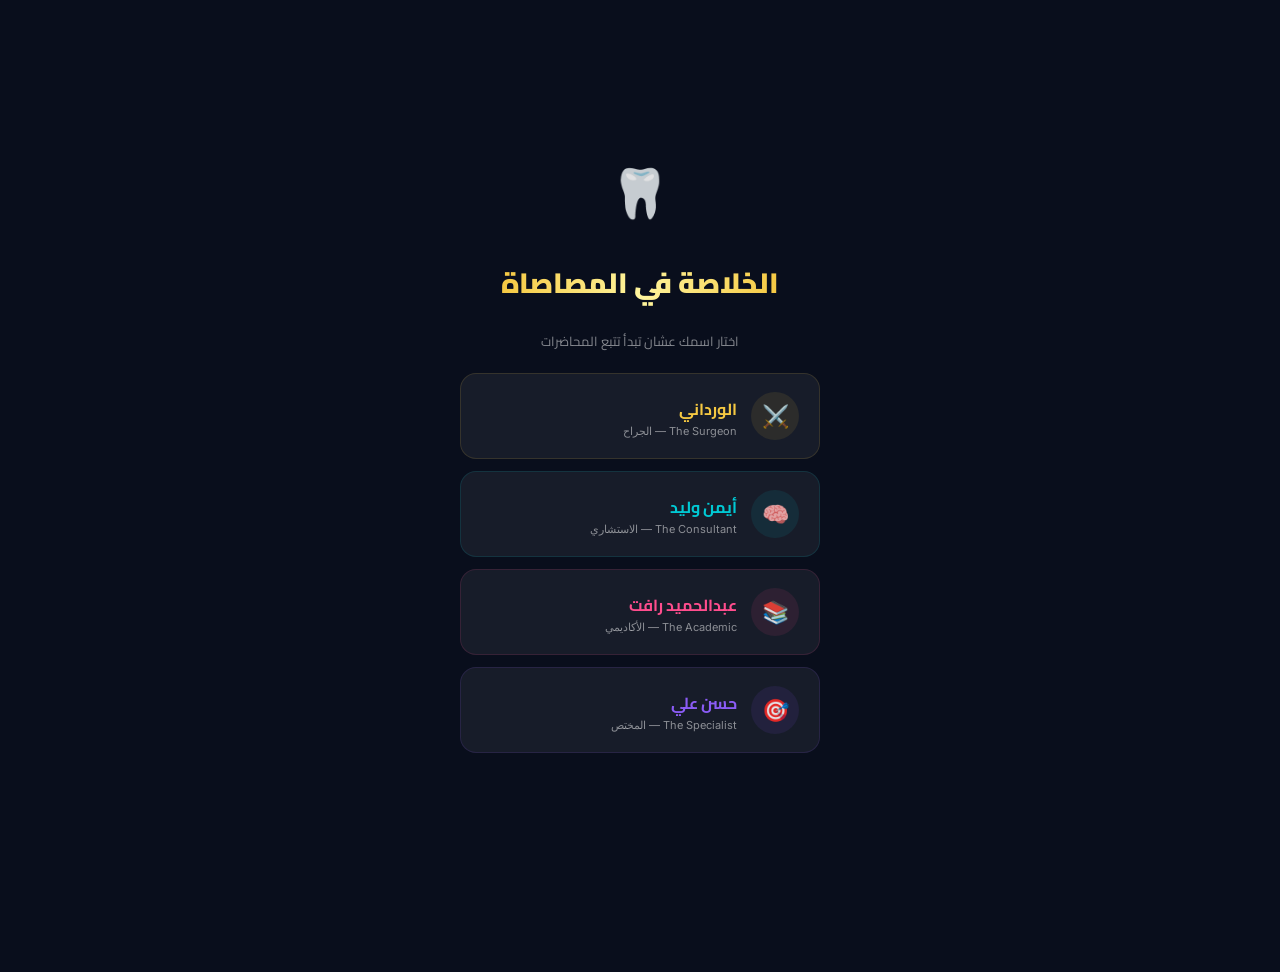
==== commit 760be22d: "Fix: prevent concurrent logins with runTransaction" ====
--- a/deploy/index.html
+++ b/deploy/index.html
@@ -185,7 +185,8 @@
 const MEMBERS = [
   { name: "الورداني", role: "The Surgeon", roleAr: "الجراح", emoji: "⚔️", color: "#F5C842", color2: "#C49A10" },
   { name: "أيمن وليد", role: "The Consultant", roleAr: "الاستشاري", emoji: "🧠", color: "#00C9D4", color2: "#007A85" },
-  { name: "عبدالحميد رافت", role: "The Academic", roleAr: "الأكاديمي", emoji: "📚", color: "#FF4D8D", color2: "#B5005E" }
+  { name: "عبدالحميد رافت", role: "The Academic", roleAr: "الأكاديمي", emoji: "📚", color: "#FF4D8D", color2: "#B5005E" },
+  { name: "حسن علي", role: "The Specialist", roleAr: "المختص", emoji: "🎯", color: "#8B5CF6", color2: "#6D28D9", pin: "3333" }
 ];
 
 const SUBJECTS = [...new Set(LECTURES.map(l => l.s))];
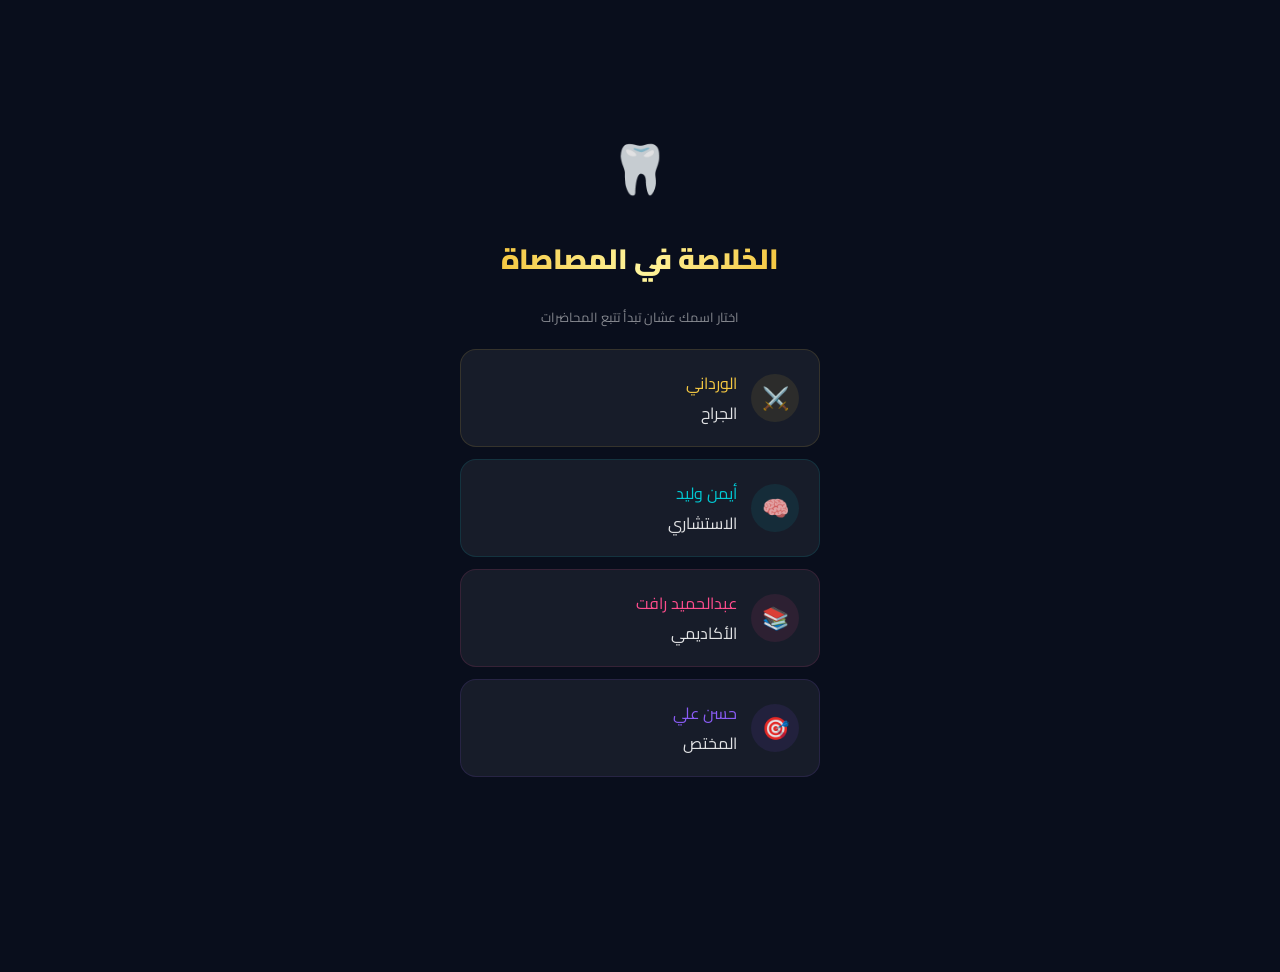
==== commit d94207b3: "Fix: Mark as Bought button and standalone sync" ====
--- a/deploy/index.html
+++ b/deploy/index.html
@@ -1,554 +1,683 @@
 <!DOCTYPE html>
 <html lang="ar" dir="rtl">
 <head>
-<meta charset="UTF-8">
-<meta name="viewport" content="width=device-width,initial-scale=1,maximum-scale=1,user-scalable=no">
-<title>الخلاصة في المصاصاة 🦷 — Lecture Streak</title>
-<link href="https://fonts.googleapis.com/css2?family=Cairo:wght@300;400;600;700;900&family=Inter:wght@400;600;700&display=swap" rel="stylesheet">
-<style>
-:root{--navy:#0D1B3E;--navy2:#162455;--teal:#00C9D4;--teal2:#007A85;--gold:#F5C842;--gold2:#C49A10;--rose:#FF4D8D;--rose2:#B5005E;--green:#00D68F;--bg:#090e1c;--card:rgba(255,255,255,0.06);--border:rgba(255,255,255,0.08);--txt:rgba(255,255,255,0.88);--txt2:rgba(255,255,255,0.5);--txt3:rgba(255,255,255,0.3)}
-*{margin:0;padding:0;box-sizing:border-box;-webkit-tap-highlight-color:transparent}
-body{background:var(--bg);min-height:100dvh;font-family:'Cairo',sans-serif;color:var(--txt);overflow-x:hidden;padding-bottom:72px}
-.hide{display:none!important}
-
-/* USER SELECT SCREEN */
-.user-select{min-height:100dvh;display:flex;flex-direction:column;align-items:center;justify-content:center;padding:24px;gap:20px}
-.us-title{font-size:28px;font-weight:900;text-align:center;background:linear-gradient(90deg,var(--gold),#FFF59D,var(--gold));-webkit-background-clip:text;-webkit-text-fill-color:transparent;background-clip:text}
-.us-sub{color:var(--txt2);font-size:13px;text-align:center}
-.us-cards{display:flex;flex-direction:column;gap:12px;width:100%;max-width:360px}
-.us-card{background:var(--card);border:1.5px solid var(--border);border-radius:16px;padding:18px 20px;display:flex;align-items:center;gap:14px;cursor:pointer;transition:all .25s}
-.us-card:hover,.us-card:active{transform:scale(1.03);border-color:rgba(255,255,255,0.2)}
-.us-av{width:48px;height:48px;border-radius:50%;display:flex;align-items:center;justify-content:center;font-size:22px;flex-shrink:0}
-.us-card .nm{font-size:16px;font-weight:700}.us-card .rl{font-size:11px;color:var(--txt2);font-family:'Inter',sans-serif}
-
-/* HEADER */
-.app-header{position:sticky;top:0;z-index:100;background:linear-gradient(180deg,var(--bg) 0%,rgba(9,14,28,0.95) 100%);backdrop-filter:blur(12px);padding:14px 16px 10px;display:flex;align-items:center;gap:12px;border-bottom:1px solid var(--border)}
-.ah-back{width:36px;height:36px;border-radius:10px;background:var(--card);border:1px solid var(--border);display:flex;align-items:center;justify-content:center;font-size:16px;cursor:pointer;color:var(--txt2)}
-.ah-info{flex:1}.ah-name{font-size:15px;font-weight:700}.ah-stat{font-size:11px;color:var(--txt2);font-family:'Inter',sans-serif}
-.ah-pct{font-size:22px;font-weight:900;font-family:'Inter',sans-serif;color:var(--teal)}
-
-/* TABS */
-.tabs{display:flex;gap:4px;padding:8px 16px;position:sticky;top:62px;z-index:99;background:var(--bg)}
-.tab{flex:1;padding:9px 6px;border-radius:10px;text-align:center;font-size:12px;font-weight:700;cursor:pointer;background:var(--card);border:1px solid var(--border);color:var(--txt2);transition:all .2s}
-.tab.on{background:linear-gradient(135deg,var(--teal2),var(--teal));color:white;border-color:var(--teal)}
-
-/* FILTERS */
-.filters{padding:8px 16px;display:flex;flex-direction:column;gap:8px}
-.filter-row{display:flex;gap:6px;overflow-x:auto;padding-bottom:4px;-ms-overflow-style:none;scrollbar-width:none}
-.filter-row::-webkit-scrollbar{display:none}
-.chip{padding:6px 12px;border-radius:20px;font-size:11px;font-weight:700;white-space:nowrap;cursor:pointer;background:var(--card);border:1px solid var(--border);color:var(--txt2);transition:all .2s;flex-shrink:0}
-.chip.on{background:rgba(0,201,212,0.15);border-color:var(--teal);color:var(--teal)}
-.chip-q.on{background:rgba(245,200,66,0.15);border-color:var(--gold);color:var(--gold)}
-
-/* SUBJECT PROGRESS */
-.subj-progress{padding:0 16px 8px;display:flex;flex-direction:column;gap:6px}
-.sp-row{display:flex;align-items:center;gap:8px;font-size:11px;font-weight:600}
-.sp-nm{flex:1;color:var(--txt2);white-space:nowrap;overflow:hidden;text-overflow:ellipsis}
-.sp-bar{flex:2;height:6px;border-radius:3px;background:rgba(255,255,255,0.06);overflow:hidden}
-.sp-fill{height:100%;border-radius:3px;transition:width .4s}
-.sp-pct{width:36px;text-align:left;font-family:'Inter',sans-serif;color:var(--txt2);font-size:10px}
-
-/* LECTURE GRID */
-.lec-list{padding:0 16px 16px;display:flex;flex-direction:column;gap:8px}
-.lec{background:var(--card);border:1.5px solid var(--border);border-radius:14px;padding:12px 14px;display:flex;align-items:flex-start;gap:12px;cursor:pointer;transition:all .2s;position:relative;overflow:hidden}
-.lec:active{transform:scale(0.98)}
-.lec.done{border-color:rgba(0,214,143,0.3)}
-.lec.done::before{content:'';position:absolute;top:0;left:0;right:0;height:2px;background:var(--green)}
-.lec-check{width:28px;height:28px;border-radius:8px;border:2px solid var(--border);display:flex;align-items:center;justify-content:center;flex-shrink:0;font-size:14px;transition:all .2s;margin-top:2px}
-.lec.done .lec-check{background:var(--green);border-color:var(--green);color:white}
-.lec-info{flex:1;min-width:0}
-.lec-title{font-size:13px;font-weight:700;line-height:1.4}
-.lec-meta{display:flex;gap:8px;margin-top:4px;flex-wrap:wrap}
-.lec-tag{font-size:9px;padding:2px 8px;border-radius:10px;font-weight:600;font-family:'Inter',sans-serif}
-.lt-subj{background:rgba(0,201,212,0.1);color:var(--teal)}
-.lt-quiz{background:rgba(245,200,66,0.1);color:var(--gold)}
-.lt-week{background:rgba(255,255,255,0.06);color:var(--txt3)}
-
-/* LEADERBOARD */
-.lb-page{padding:16px}
-.lb-title{font-size:11px;font-weight:700;letter-spacing:2px;color:var(--txt3);text-align:center;margin-bottom:12px;font-family:'Inter',sans-serif}
-.lb-cards{display:flex;flex-direction:column;gap:10px}
-.lb-card{background:var(--card);border:1.5px solid var(--border);border-radius:16px;padding:16px;position:relative;overflow:hidden}
-.lb-card::before{content:'';position:absolute;top:0;left:0;right:0;height:3px}
-.lb-card.r1::before{background:linear-gradient(90deg,var(--gold2),var(--gold),#FFF59D,var(--gold))}
-.lb-card.r2::before{background:linear-gradient(90deg,#888,#ccc,#888)}
-.lb-card.r3::before{background:linear-gradient(90deg,#8B4513,#CD853F,#8B4513)}
-.lb-top{display:flex;align-items:center;gap:12px;margin-bottom:10px}
-.lb-rank{font-size:28px;line-height:1}
-.lb-av{width:42px;height:42px;border-radius:50%;display:flex;align-items:center;justify-content:center;font-size:20px}
-.lb-nm{font-size:15px;font-weight:700;flex:1}
-.lb-total{text-align:left;font-family:'Inter',sans-serif}
-.lb-total .n{font-size:22px;font-weight:900;color:var(--teal)}.lb-total .d{font-size:10px;color:var(--txt3)}
-.lb-bar-wrap{height:8px;border-radius:4px;background:rgba(255,255,255,0.06);overflow:hidden;margin-bottom:8px}
-.lb-bar-fill{height:100%;border-radius:4px;transition:width .5s}
-.lb-subjects{display:grid;grid-template-columns:1fr 1fr;gap:4px}
-.lb-subj{font-size:10px;color:var(--txt2);display:flex;justify-content:space-between;padding:2px 6px;border-radius:4px;background:rgba(255,255,255,0.03)}
-.lb-subj span:last-child{font-family:'Inter',sans-serif;font-weight:600}
-
-/* BOTTOM NAV */
-.bnav{position:fixed;bottom:0;left:0;right:0;height:64px;background:rgba(9,14,28,0.95);backdrop-filter:blur(14px);border-top:1px solid var(--border);display:flex;z-index:200}
-.bnav-btn{flex:1;display:flex;flex-direction:column;align-items:center;justify-content:center;gap:3px;cursor:pointer;color:var(--txt3);transition:color .2s;font-size:20px}
-.bnav-btn span{font-size:9px;font-weight:700;font-family:'Inter',sans-serif}
-.bnav-btn.on{color:var(--teal)}
-
-/* SUBJECT COLORS */
-.sc0{--sc:var(--teal)}.sc1{--sc:var(--gold)}.sc2{--sc:var(--rose)}.sc3{--sc:#8B5CF6}.sc4{--sc:#F97316}.sc5{--sc:#06B6D4}.sc6{--sc:#10B981}
-
-/* SEARCH */
-.search-wrap{padding:0 16px 4px}
-.search-input{width:100%;padding:10px 14px 10px 38px;border-radius:12px;border:1px solid var(--border);background:var(--card);color:var(--txt);font-family:'Cairo',sans-serif;font-size:13px;font-weight:600;outline:none;transition:border-color .2s}
-.search-input:focus{border-color:var(--teal)}
-.search-input::placeholder{color:var(--txt3)}
-.search-wrap{position:relative}
-.search-icon{position:absolute;right:28px;top:50%;transform:translateY(-50%);font-size:15px;color:var(--txt3);pointer-events:none}
-
-/* TOAST */
-.toast{position:fixed;top:-100px;left:50%;transform:translateX(-50%);z-index:999;padding:12px 20px;border-radius:14px;font-size:13px;font-weight:700;text-align:center;max-width:92%;transition:top .4s cubic-bezier(0.34,1.56,0.64,1);pointer-events:none}
-.toast.show{top:16px}
-.toast-success{background:linear-gradient(135deg,#0a3d2a,#0d4a33);border:1px solid rgba(0,214,143,0.3);color:var(--green)}
-.toast-warn{background:linear-gradient(135deg,#3d2a0a,#4a330d);border:1px solid rgba(245,200,66,0.3);color:var(--gold)}
-.toast-fire{background:linear-gradient(135deg,#3d0a0a,#4a0d0d);border:1px solid rgba(255,77,141,0.3);color:var(--rose)}
-.toast-epic{background:linear-gradient(135deg,#1a0040,#2d0070);border:1px solid rgba(139,92,246,0.4);color:#c4b5fd}
-
-/* LEVEL BANNER */
-.level-banner{margin:0 16px 8px;padding:14px 16px;border-radius:14px;display:flex;align-items:center;gap:12px;position:relative;overflow:hidden}
-.level-banner .lb-emoji{font-size:28px;line-height:1}
-.level-banner .lb-text{flex:1}
-.level-banner .lb-phrase{font-size:14px;font-weight:900}
-.level-banner .lb-level{font-size:10px;font-weight:600;font-family:'Inter',sans-serif;opacity:0.7}
-.lb-lv1{background:linear-gradient(135deg,rgba(0,201,212,0.1),rgba(0,201,212,0.05));border:1px solid rgba(0,201,212,0.15);color:var(--teal)}
-.lb-lv2{background:linear-gradient(135deg,rgba(0,214,143,0.1),rgba(0,214,143,0.05));border:1px solid rgba(0,214,143,0.15);color:var(--green)}
-.lb-lv3{background:linear-gradient(135deg,rgba(245,200,66,0.1),rgba(245,200,66,0.05));border:1px solid rgba(245,200,66,0.15);color:var(--gold)}
-.lb-lv4{background:linear-gradient(135deg,rgba(0,122,133,0.15),rgba(13,27,62,0.15));border:1px solid rgba(0,201,212,0.2);color:var(--teal)}
-.lb-lv5{background:linear-gradient(135deg,rgba(139,92,246,0.12),rgba(23,0,64,0.15));border:1px solid rgba(139,92,246,0.25);color:#c4b5fd}
-.lb-lv6{background:linear-gradient(135deg,rgba(245,200,66,0.15),rgba(196,154,16,0.1));border:1px solid rgba(245,200,66,0.3);color:var(--gold)}
-
-/* ANIMATIONS */
-@keyframes pop{0%{transform:scale(0.8);opacity:0}100%{transform:scale(1);opacity:1}}
-.lec{animation:pop .3s ease both}
-@keyframes pulse{0%,100%{transform:scale(1)}50%{transform:scale(1.05)}}
-</style>
+  <meta charset="UTF-8">
+  <meta name="viewport" content="width=device-width,initial-scale=1,maximum-scale=1,user-scalable=no">
+  <title>الخلاصة في المصاصاة 🦷 — Standalone</title>
+  <link href="https://fonts.googleapis.com/css2?family=Cairo:wght@300;400;600;700;900&family=Inter:wght@400;600;700&display=swap" rel="stylesheet">
+  <style>
+    :root { --navy: #0D1B3E; --navy2: #162455; --teal: #00C9D4; --teal2: #007A85; --gold: #F5C842; --gold2: #C49A10; --rose: #FF4D8D; --rose2: #B5005E; --green: #00D68F; --bg: #090e1c; --card: rgba(255, 255, 255, 0.06); --border: rgba(255, 255, 255, 0.08); --txt: rgba(255, 255, 255, 0.88); --txt2: rgba(255, 255, 255, 0.5); --txt3: rgba(255, 255, 255, 0.3) }
+    * { margin: 0; padding: 0; box-sizing: border-box; -webkit-tap-highlight-color: transparent }
+    body { background: var(--bg); min-height: 100dvh; font-family: 'Cairo', sans-serif; color: var(--txt); overflow-x: hidden; padding-bottom: 72px }
+    .hide { display: none !important }
+    .user-select { min-height: 100dvh; display: flex; flex-direction: column; align-items: center; justify-content: center; padding: 24px; gap: 20px }
+    .us-title { font-size: 28px; font-weight: 900; text-align: center; background: linear-gradient(90deg, var(--gold), #FFF59D, var(--gold)); -webkit-background-clip: text; -webkit-text-fill-color: transparent; background-clip: text }
+    .us-sub { color: var(--txt2); font-size: 13px; text-align: center }
+    .us-cards { display: flex; flex-direction: column; gap: 12px; width: 100%; max-width: 360px }
+    .us-card { background: var(--card); border: 1.5px solid var(--border); border-radius: 16px; padding: 18px 20px; display: flex; align-items: center; gap: 14px; cursor: pointer; transition: all .25s }
+    .us-card:hover { transform: scale(1.03); border-color: rgba(255, 255, 255, 0.2) }
+    .us-av { width: 48px; height: 48px; border-radius: 50%; display: flex; align-items: center; justify-content: center; font-size: 22px; flex-shrink: 0 }
+    .app-header { position: sticky; top: 0; z-index: 100; background: linear-gradient(180deg, var(--bg) 0%, rgba(9, 14, 28, 0.95) 100%); backdrop-filter: blur(12px); padding: 14px 16px 10px; display: flex; align-items: center; gap: 12px; border-bottom: 1px solid var(--border) }
+    .ah-back { width: 36px; height: 36px; border-radius: 10px; background: var(--card); border: 1px solid var(--border); display: flex; align-items: center; justify-content: center; font-size: 16px; cursor: pointer; color: var(--txt2) }
+    .ah-info { flex: 1 } .ah-name { font-size: 15px; font-weight: 700 } .ah-stat { font-size: 11px; color: var(--txt2); font-family: 'Inter', sans-serif }
+    .ah-pct { font-size: 22px; font-weight: 900; font-family: 'Inter', sans-serif; color: var(--teal) }
+    .tabs { display: flex; gap: 4px; padding: 8px 16px; position: sticky; top: 62px; z-index: 99; background: var(--bg) }
+    .tab { flex: 1; padding: 9px 6px; border-radius: 10px; text-align: center; font-size: 12px; font-weight: 700; cursor: pointer; background: var(--card); border: 1px solid var(--border); color: var(--txt2); transition: all .2s }
+    .tab.on { background: linear-gradient(135deg, var(--teal2), var(--teal)); color: white; border-color: var(--teal) }
+    .filters { padding: 8px 16px; display: flex; flex-direction: column; gap: 8px }
+    .filter-row { display: flex; gap: 6px; overflow-x: auto; padding-bottom: 4px; scrollbar-width: none }
+    .filter-row::-webkit-scrollbar { display: none }
+    .chip { padding: 6px 12px; border-radius: 20px; font-size: 11px; font-weight: 700; white-space: nowrap; cursor: pointer; background: var(--card); border: 1px solid var(--border); color: var(--txt2); transition: all .2s; flex-shrink: 0 }
+    .chip.on { background: rgba(0, 201, 212, 0.15); border-color: var(--teal); color: var(--teal) }
+    .chip-q.on { background: rgba(245, 200, 66, 0.15); border-color: var(--gold); color: var(--gold) }
+    .subj-progress { padding: 0 16px 8px; display: flex; flex-direction: column; gap: 6px }
+    .sp-row { display: flex; align-items: center; gap: 8px; font-size: 11px; font-weight: 600 }
+    .sp-nm { flex: 1; color: var(--txt2); white-space: nowrap; overflow: hidden; text-overflow: ellipsis }
+    .sp-bar { flex: 2; height: 6px; border-radius: 3px; background: rgba(255, 255, 255, 0.06); overflow: hidden }
+    .sp-fill { height: 100%; border-radius: 3px; transition: width .4s }
+    .sp-pct { width: 36px; text-align: left; font-family: 'Inter', sans-serif; color: var(--txt2); font-size: 10px }
+    .lec-list { padding: 0 16px 16px; display: flex; flex-direction: column; gap: 8px }
+    .lec { background: var(--card); border: 1.5px solid var(--border); border-radius: 14px; padding: 12px 14px; display: flex; align-items: flex-start; gap: 12px; cursor: pointer; transition: all .2s; position: relative; overflow: hidden; animation: pop .3s ease both }
+    .lec:active { transform: scale(0.98) }
+    .lec.done { border-color: rgba(0, 214, 143, 0.3) }
+    .lec-check { width: 28px; height: 28px; border-radius: 8px; border: 2px solid var(--border); display: flex; align-items: center; justify-content: center; flex-shrink: 0; font-size: 14px; transition: all .2s; margin-top: 2px }
+    .lec.done .lec-check { background: var(--green); border-color: var(--green); color: white }
+    .lec-info { flex: 1; min-width: 0 }
+    .lec-title { font-size: 13px; font-weight: 700; line-height: 1.4 }
+    .lec-meta { display: flex; gap: 8px; margin-top: 4px; flex-wrap: wrap }
+    .lec-tag { font-size: 9px; padding: 2px 8px; border-radius: 10px; font-weight: 600; font-family: 'Inter', sans-serif }
+    .lt-quiz { background: rgba(245, 200, 66, 0.1); color: var(--gold) }
+    .lb-page { padding: 16px }
+    .lb-title { font-size: 11px; font-weight: 700; letter-spacing: 2px; color: var(--txt3); text-align: center; margin-bottom: 12px; font-family: 'Inter', sans-serif }
+    .lb-cards { display: flex; flex-direction: column; gap: 10px }
+    .lb-card { background: var(--card); border: 1.5px solid var(--border); border-radius: 16px; padding: 16px; position: relative; overflow: hidden }
+    .lb-card::before { content: ''; position: absolute; top: 0; left: 0; right: 0; height: 3px }
+    .lb-card.r1::before { background: linear-gradient(90deg, var(--gold2), var(--gold), #FFF59D, var(--gold)) }
+    .lb-card.r2::before { background: linear-gradient(90deg, #888, #ccc, #888) }
+    .lb-card.r3::before { background: linear-gradient(90deg, #8B4513, #CD853F, #8B4513) }
+    .lb-top { display: flex; align-items: center; gap: 12px; margin-bottom: 10px }
+    .lb-rank { font-size: 28px; line-height: 1 }
+    .lb-av { width: 42px; height: 42px; border-radius: 50%; display: flex; align-items: center; justify-content: center; font-size: 20px }
+    .lb-nm { font-size: 15px; font-weight: 700; flex: 1 }
+    .lb-total { text-align: left; font-family: 'Inter', sans-serif }
+    .lb-total .n { font-size: 22px; font-weight: 900; color: var(--teal) }
+    .lb-total .d { font-size: 10px; color: var(--txt3) }
+    .lb-bar-wrap { height: 8px; border-radius: 4px; background: rgba(255, 255, 255, 0.06); overflow: hidden; margin-bottom: 8px }
+    .lb-bar-fill { height: 100%; border-radius: 4px; transition: width .5s }
+    .lb-subjects { display: grid; grid-template-columns: 1fr 1fr; gap: 4px }
+    .lb-subj { font-size: 10px; color: var(--txt2); display: flex; justify-content: space-between; padding: 2px 6px; border-radius: 4px; background: rgba(255, 255, 255, 0.03) }
+    .lb-subj span:last-child { font-family: 'Inter', sans-serif; font-weight: 600 }
+    .search-wrap { padding: 0 16px 4px; position: relative }
+    .search-input { width: 100%; padding: 10px 14px 10px 38px; border-radius: 12px; border: 1px solid var(--border); background: var(--card); color: var(--txt); font-family: 'Cairo', sans-serif; font-size: 13px; font-weight: 600; outline: none; transition: border-color .2s }
+    .search-input:focus { border-color: var(--teal) }
+    .search-icon { position: absolute; right: 28px; top: 50%; transform: translateY(-50%); font-size: 15px; color: var(--txt3); pointer-events: none }
+    .toast { position: fixed; top: -100px; left: 50%; transform: translateX(-50%); z-index: 9999; padding: 12px 20px; border-radius: 14px; font-size: 13px; font-weight: 700; text-align: center; max-width: 92%; transition: top .4s cubic-bezier(0.34, 1.56, 0.64, 1); pointer-events: none }
+    .toast.show { top: 16px }
+    .toast-success { background: linear-gradient(135deg, #0a3d2a, #0d4a33); border: 1px solid rgba(0, 214, 143, 0.3); color: var(--green) }
+    .toast-warn { background: linear-gradient(135deg, #3d2a0a, #4a330d); border: 1px solid rgba(245,200,66,0.3); color: var(--gold) }
+    .toast-fire { background: linear-gradient(135deg, #3d0a0a, #4a0d0d); border: 1px solid rgba(255,77,141,0.3); color: var(--rose) }
+    .level-banner { margin: 0 16px 8px; padding: 14px 16px; border-radius: 14px; display: flex; align-items: center; gap: 12px; position: relative; overflow: hidden }
+    .level-banner .lb-emoji { font-size: 28px; line-height: 1 }
+    .level-banner .lb-text { flex: 1 }
+    .level-banner .lb-phrase { font-size: 14px; font-weight: 900 }
+    .level-banner .lb-level { font-size: 10px; font-weight: 600; font-family: 'Inter', sans-serif; opacity: 0.7 }
+    .lb-lv1 { background: linear-gradient(135deg, rgba(0, 201, 212, 0.1), rgba(0, 201, 212, 0.05)); border: 1px solid rgba(0, 201, 212, 0.15); color: var(--teal) }
+    .lb-lv2 { background: linear-gradient(135deg, rgba(0, 214, 143, 0.1), rgba(0, 214, 143, 0.05)); border: 1px solid rgba(0, 214, 143, 0.15); color: var(--green) }
+    .lb-lv3 { background: linear-gradient(135deg, rgba(245, 200, 66, 0.1), rgba(245, 200, 66, 0.05)); border: 1px solid rgba(245, 200, 66, 0.15); color: var(--gold) }
+    .lb-lv4 { background: linear-gradient(135deg, rgba(0, 122, 133, 0.15), rgba(13, 27, 62, 0.15)); border: 1px solid rgba(0, 201, 212, 0.2); color: var(--teal) }
+    .lb-lv5 { background: linear-gradient(135deg, rgba(139, 92, 246, 0.12), rgba(23, 0, 64, 0.15)); border: 1px solid rgba(139, 92, 246, 0.25); color: #c4b5fd }
+    .lb-lv6 { background: linear-gradient(135deg, rgba(245, 200, 66, 0.15), rgba(196, 154, 16, 0.1)); border: 1px solid rgba(245, 200, 66, 0.3); color: var(--gold) }
+    @keyframes pop { 0% { transform: scale(0.8); opacity: 0 } 100% { transform: scale(1); opacity: 1 } }
+    .modal-overlay { position: fixed; top: 0; left: 0; right: 0; bottom: 0; background: rgba(9, 14, 28, 0.85); backdrop-filter: blur(10px); z-index: 99999; display: flex; align-items: center; justify-content: center; opacity: 0; pointer-events: none; transition: all .3s }
+    .modal-overlay.show { opacity: 1; pointer-events: all }
+    .modal-box { background: var(--bg); border: 1px solid var(--border); border-radius: 24px; width: 90%; max-width: 340px; padding: 24px; transform: translateY(20px); transition: all .3s; box-shadow: 0 24px 48px rgba(0,0,0,0.5); position: relative }
+    .modal-overlay.show .modal-box { transform: translateY(0) }
+    .m-title { font-size: 18px; font-weight: 900; margin-bottom: 8px; text-align: center }
+    .m-sub { font-size: 12px; color: var(--txt2); margin-bottom: 20px; text-align: center; line-height: 1.5 }
+    .m-close { position: absolute; top: 16px; left: 16px; width: 30px; height: 30px; border-radius: 50%; background: rgba(255, 255, 255, 0.05); display: flex; align-items: center; justify-content: center; font-size: 14px; cursor: pointer; color: var(--txt3); z-index: 1 }
+    .pct-btn { width: 100%; padding: 14px; border-radius: 14px; background: rgba(255, 255, 255, 0.04); border: 1px solid var(--border); color: var(--txt); display: flex; align-items: center; justify-content: space-between; cursor: pointer; margin-bottom: 8px; transition: all .2s; font-family: 'Cairo', sans-serif; font-size: 13px; font-weight: 700; outline: none; }
+    .pct-btn:hover { background: rgba(255, 255, 255, 0.08); border-color: rgba(255, 255, 255, 0.2) }
+    .pct-btn .p-val { font-size: 14px; font-weight: 900; font-family: 'Inter', sans-serif }
+  </style>
 </head>
 <body>
 
-<!-- USER SELECT -->
-<div id="userSelect" class="user-select">
-  <div style="font-size:48px">🦷</div>
-  <div class="us-title">الخلاصة في المصاصاة</div>
-  <div class="us-sub">اختار اسمك عشان تبدأ تتبع المحاضرات</div>
-  <div class="us-cards" id="usCards"></div>
-</div>
-
-<!-- MAIN APP -->
-<div id="mainApp" class="hide">
-  <div class="app-header">
-    <div class="ah-back" onclick="logout()">👤</div>
-    <div class="ah-info"><div class="ah-name" id="ahName"></div><div class="ah-stat" id="ahStat"></div></div>
-    <div class="ah-pct" id="ahPct"></div>
-  </div>
-
-  <div class="tabs">
-    <div class="tab on" data-tab="lectures" onclick="switchTab('lectures')">📚 المحاضرات</div>
-    <div class="tab" data-tab="leaderboard" onclick="switchTab('leaderboard')">🏆 المنافسة</div>
-  </div>
-
-  <!-- TOAST -->
-  <div class="toast" id="toast"></div>
-
-  <!-- LECTURES PAGE -->
-  <div id="pageLectures">
-    <div class="search-wrap">
-      <span class="search-icon">🔍</span>
-      <input class="search-input" id="searchInput" type="text" placeholder="ابحث عن محاضرة..." oninput="onSearch()">
-    </div>
-    <div class="filters">
-      <div class="filter-row" id="subjFilters"></div>
-      <div class="filter-row" id="quizFilters"></div>
-    </div>
-    <div id="levelBanner"></div>
-    <div class="subj-progress" id="subjProgress"></div>
-    <div class="lec-list" id="lecList"></div>
-  </div>
-
-  <!-- LEADERBOARD PAGE -->
-  <div id="pageLeaderboard" class="hide">
-    <div class="lb-page">
-      <div class="lb-title">🔥 LEADERBOARD — ترتيب الأعضاء</div>
-      <div class="lb-cards" id="lbCards"></div>
+  <!-- MODALS -->
+  <div class="modal-overlay" id="pinModal">
+    <div class="modal-box">
+      <div class="m-close" onclick="closePinModal()">✕</div>
+      <div class="m-title" id="pinTitle">كلمة المرور</div>
+      <div class="m-sub">أدخل الرقم السري الخاص بك</div>
+      <input type="password" inputmode="numeric" id="pinInput" style="width:100%;background:rgba(255,255,255,0.05);border:1px solid var(--border);border-radius:12px;padding:14px;color:var(--teal);font-size:24px;text-align:center;letter-spacing:8px;outline:none;font-family:'Inter',sans-serif" maxlength="4" placeholder="••••" oninput="checkPin()">
+      <div id="pinError" style="color:var(--rose);font-size:11px;text-align:center;margin-top:8px;opacity:0;transition:opacity .2s">الرقم غير صحيح</div>
     </div>
   </div>
-</div>
+
+  <div class="modal-overlay" id="pctModal">
+    <div class="modal-box">
+      <div class="m-close" onclick="closePctModal()">✕</div>
+      <div class="m-title">نسبة الاستيعاب 🧠</div>
+      <div class="m-sub">حدد نسبة فهمك للمحاضرة</div>
+      <button class="pct-btn" onclick="selectPct(100)" style="border-color:rgba(0,214,143,0.3)"><span>كفاية يا عالمي انت لخصت الخلاصة</span><span class="p-val" style="color:var(--green)">100%</span></button>
+      <button class="pct-btn" onclick="selectPct(75)"><span>حل عليها كفاية كدة</span><span class="p-val">75%</span></button>
+      <button class="pct-btn" onclick="selectPct(50)"><span>ذاكرها كمان مرة هتثبت</span><span class="p-val">50%</span></button>
+      <button class="pct-btn" onclick="selectPct(25)"><span>مش كفاية تتذاكر مرة واحدة</span><span class="p-val">25%</span></button>
+      <button class="pct-btn" onclick="selectPct(0)" style="border-color:rgba(255,77,141,0.3)"><span>انت محتاج تشتري ورق</span><span class="p-val" style="color:var(--rose)">0%</span></button>
+      <button class="pct-btn" onclick="selectPct(null)" style="margin-top:8px;color:var(--txt3);border-style:dashed;"><span>إلغاء التحديد</span><span>✕</span></button>
+    </div>
+  </div>
+
+  <div class="modal-overlay" id="confirmModal">
+    <div class="modal-box" style="max-width:320px">
+      <div class="m-title" id="confirmTitle">تأكيد الشراء 🏗️</div>
+      <div class="m-sub" id="confirmText">هل تأكدت من شراء هذه المحاضرة؟ سيتم إزالتها من قائمة النواقص تلقائياً.</div>
+      <div style="display:flex;gap:10px;margin-top:10px">
+        <button class="pct-btn" id="confirmBtn" style="flex:1;justify-content:center;background:rgba(0,214,143,0.12);border-color:rgba(0,214,143,0.3);color:var(--green)">تأكيد</button>
+        <button class="pct-btn" onclick="closeConfirmModal()" style="flex:1;justify-content:center;color:var(--txt2);background:rgba(255,255,255,0.04)">تراجع</button>
+      </div>
+    </div>
+  </div>
+
+  <div id="userSelect" class="user-select">
+    <div style="font-size:48px">🦷</div>
+    <div class="us-title">الخلاصة في المصاصاة</div>
+    <div class="us-sub">اختار اسمك عشان تبدأ تتبع المحاضرات</div>
+    <div class="us-cards" id="usCards"></div>
+  </div>
+
+  <div id="mainApp" class="hide">
+    <div class="app-header">
+      <div class="ah-back" onclick="logout()">👤</div>
+      <div class="ah-info"><div class="ah-name" id="ahName"></div><div class="ah-stat" id="ahStat"></div></div>
+      <div class="ah-pct" id="ahPct"></div>
+    </div>
+    <div class="tabs">
+      <div class="tab on" data-tab="lectures" onclick="switchTab('lectures')">📚 المحاضرات</div>
+      <div class="tab" data-tab="leaderboard" onclick="switchTab('leaderboard')">🏆 المنافسة</div>
+      <div class="tab" data-tab="buy" onclick="switchTab('buy')">💸 لازم تشتريها</div>
+    </div>
+    <div class="toast" id="toast"></div>
+    <div id="pageLectures">
+      <div class="search-wrap"><span class="search-icon">🔍</span><input class="search-input" id="searchInput" type="text" placeholder="ابحث عن محاضرة..." oninput="onSearch()"></div>
+      <div class="filters"><div class="filter-row" id="subjFilters"></div><div class="filter-row" id="quizFilters"></div></div>
+      <div id="levelBanner"></div>
+      <div class="subj-progress" id="subjProgress"></div>
+      <div class="lec-list" id="lecList"></div>
+    </div>
+    <div id="pageLeaderboard" class="hide"><div class="lb-page"><div class="lb-title">🔥 LEADERBOARD — ترتيب الأعضاء</div><div class="lb-cards" id="lbCards"></div></div></div>
+    <div id="pageBuy" class="hide"><div class="lb-page"><div class="lb-title">💸 محاضرات لازم تشتريها</div><div class="lb-cards" id="buyCards"></div></div></div>
+  </div>
 
 <script>
-const LECTURES = [{"id": 0, "s": "طب الفم وأمراض اللثة (Perio)", "t": "Classification of Diseases and Conditions Affecting the Periodontium & Clinical Features of Gingivitis", "w": "1 (الفصل الأول)", "q": "Quiz 1"}, {"id": 1, "s": "طب الفم وأمراض اللثة (Perio)", "t": "Microbiology of Periodontal Diseases", "w": "2 (الفصل الأول)", "q": "Quiz 1"}, {"id": 2, "s": "طب الفم وأمراض اللثة (Perio)", "t": "Microbial Interactions with the Host in Periodontal Diseases", "w": "3 (الفصل الأول)", "q": "Quiz 1"}, {"id": 3, "s": "طب الفم وأمراض اللثة (Perio)", "t": "The relation between periodontal and systemic health", "w": "4 (الفصل الأول)", "q": "Quiz 1"}, {"id": 4, "s": "طب الفم وأمراض اللثة (Perio)", "t": "Calculus & other local factors", "w": "5 (الفصل الأول)", "q": "Quiz 1"}, {"id": 5, "s": "طب الفم وأمراض اللثة (Perio)", "t": "Gingival inflammation & clinical features & Supportive periodontal therapy", "w": "6 (الفصل الأول)", "q": "Quiz 1"}, {"id": 6, "s": "طب الفم وأمراض اللثة (Perio)", "t": "Gingival Enlargement", "w": "7 (الفصل الأول)", "q": "Quiz 1"}, {"id": 7, "s": "طب الفم وأمراض اللثة (Perio)", "t": "Acute Gingival Infections and periodontal abscess", "w": "8 (الفصل الأول)", "q": "Quiz 1"}, {"id": 8, "s": "طب الفم وأمراض اللثة (Perio)", "t": "The Periodontal Pocket", "w": "9 (الفصل الأول)", "q": "Quiz 1"}, {"id": 9, "s": "طب الفم وأمراض اللثة (Perio)", "t": "Chronic and Aggressive Periodontitis", "w": "10 (الفصل الأول)", "q": "Quiz 1"}, {"id": 10, "s": "طب الفم وأمراض اللثة (Perio)", "t": "Determination of Prognosis", "w": "11 (الفصل الأول)", "q": "Quiz 1"}, {"id": 11, "s": "طب الفم وأمراض اللثة (Perio)", "t": "Risk Factors in Periodontal Disease", "w": "12 (الفصل الأول)", "q": "Quiz 1"}, {"id": 12, "s": "طب الفم وأمراض اللثة (Perio)", "t": "Periodontal Response to External Forces", "w": "13 (الفصل الأول)", "q": "Quiz 1"}, {"id": 13, "s": "طب الفم وأمراض اللثة (Perio)", "t": "General Principles of Periodontal surgery -Gingival Surgical Techniques", "w": "14 (الفصل الأول)", "q": "Quiz 1"}, {"id": 14, "s": "طب الفم وأمراض اللثة (Perio)", "t": "Anti – infective- Agents - Host Modulation Agents", "w": "16 (الفصل الأول)", "q": "Quiz 1"}, {"id": 15, "s": "طب الفم وأمراض اللثة (Perio)", "t": "The Periodontal Flap – The Flap Technique for Pocket Therapy", "w": "1 (الفصل الثاني)", "q": "Quiz 2"}, {"id": 16, "s": "طب الفم وأمراض اللثة (Perio)", "t": "Resective Osseous Surgery – Bone Loss and Patterns of Bone Destruction 1( on line )", "w": "2 (الفصل الثاني)", "q": "Quiz 2"}, {"id": 17, "s": "طب الفم وأمراض اللثة (Perio)", "t": "Resective Osseous Surgery – Bone Loss and Patterns of Bone Destruction2 ( on line )", "w": "3 (الفصل الثاني)", "q": "Quiz 2"}, {"id": 18, "s": "طب الفم وأمراض اللثة (Perio)", "t": "Reconstructive Periodontal Surgery ( on line )", "w": "4 (الفصل الثاني)", "q": "Quiz 2"}, {"id": 19, "s": "طب الفم وأمراض اللثة (Perio)", "t": "Furcation: Involvement and Treatment", "w": "8 (الفصل الثاني)", "q": "بعد Quiz 2"}, {"id": 20, "s": "طب الفم وأمراض اللثة (Perio)", "t": "Periodontal Plastic and Aesthetic Surgery", "w": "10 (الفصل الثاني)", "q": "بعد Quiz 2"}, {"id": 21, "s": "طب الفم وأمراض اللثة (Perio)", "t": "Perio- Restorative–Interrelationship and esthetic crown lengthening", "w": "11 (الفصل الثاني)", "q": "بعد Quiz 2"}, {"id": 22, "s": "طب الفم وأمراض اللثة (Perio)", "t": "Minimally invasive surgery & use of PRF", "w": "12 (الفصل الثاني)", "q": "بعد Quiz 2"}, {"id": 23, "s": "طب الفم (Medicine)", "t": "Vesicular Bullous& Ulcerative Lesions of the Oral Mucosa (Part 1)", "w": "1 (الفصل الأول)", "q": "Quiz 1"}, {"id": 24, "s": "طب الفم (Medicine)", "t": "Vesicular Bullous& Ulcerative Lesions of the Oral Mucosa (Part 2)", "w": "2 (الفصل الأول)", "q": "Quiz 1"}, {"id": 25, "s": "طب الفم (Medicine)", "t": "Immunologic Diseases (Part 1)", "w": "3 (الفصل الأول)", "q": "Quiz 1"}, {"id": 26, "s": "طب الفم (Medicine)", "t": "Immunologic Diseases (Part 2)", "w": "4 (الفصل الأول)", "q": "Quiz 1"}, {"id": 27, "s": "طب الفم (Medicine)", "t": "Red & White Lesions of the Oral Mucosa (Part 1)", "w": "5 (الفصل الأول)", "q": "Quiz 1"}, {"id": 28, "s": "طب الفم (Medicine)", "t": "Red & White Lesions of the Oral Mucosa (Part 2)", "w": "6 (الفصل الأول)", "q": "Quiz 1"}, {"id": 29, "s": "طب الفم (Medicine)", "t": "Hypersensitivity reactions", "w": "7 (الفصل الأول)", "q": "Quiz 1"}, {"id": 30, "s": "طب الفم (Medicine)", "t": "Endocrine Diseases (Part 1)", "w": "8 (الفصل الأول)", "q": "Quiz 1"}, {"id": 31, "s": "طب الفم (Medicine)", "t": "Endocrine Diseases (Part 2)", "w": "9 (الفصل الأول)", "q": "Quiz 1"}, {"id": 32, "s": "طب الفم (Medicine)", "t": "Diabetes", "w": "10 (الفصل الأول)", "q": "Quiz 1"}, {"id": 33, "s": "طب الفم (Medicine)", "t": "Bleeding and Clotting Disorders (Part 1)", "w": "11 (الفصل الأول)", "q": "Quiz 1"}, {"id": 34, "s": "طب الفم (Medicine)", "t": "Bleeding and Clotting Disorders (Part 2)", "w": "12 (الفصل الأول)", "q": "Quiz 1"}, {"id": 35, "s": "طب الفم (Medicine)", "t": "Pigmented lesions of the oral Mucosa", "w": "13 (الفصل الأول)", "q": "Quiz 1"}, {"id": 36, "s": "طب الفم (Medicine)", "t": "Salivary Gland Diseases (Part 1)", "w": "14 (الفصل الأول)", "q": "Quiz 1"}, {"id": 37, "s": "طب الفم (Medicine)", "t": "Salivary Gland Diseases (Part 2)", "w": "15 (الفصل الأول)", "q": "Quiz 1"}, {"id": 38, "s": "طب الفم (Medicine)", "t": "Hematologic Diseases (Part 1)", "w": "1 (الفصل الثاني)", "q": "Quiz 2"}, {"id": 39, "s": "طب الفم (Medicine)", "t": "Hematologic Diseases (Part 2)", "w": "2 (الفصل الثاني)", "q": "Quiz 2"}, {"id": 40, "s": "طب الفم (Medicine)", "t": "Oral cancer (on line )", "w": "3 (الفصل الثاني)", "q": "Quiz 2"}, {"id": 41, "s": "طب الفم (Medicine)", "t": "Diseases of the Tongue (on line )", "w": "4 (الفصل الثاني)", "q": "Quiz 2"}, {"id": 42, "s": "طب الفم (Medicine)", "t": "Orofacial pain& Headache", "w": "8 (الفصل الثاني)", "q": "بعد Quiz 2"}, {"id": 43, "s": "طب الفم (Medicine)", "t": "Infectious Diseases (Part 1)", "w": "10 (الفصل الثاني)", "q": "بعد Quiz 2"}, {"id": 44, "s": "طب الفم (Medicine)", "t": "Infectious Diseases (Part 2)", "w": "11 (الفصل الثاني)", "q": "بعد Quiz 2"}, {"id": 45, "s": "طب الفم (Medicine)", "t": "Medically compromised patients", "w": "12 (الفصل الثاني)", "q": "بعد Quiz 2"}, {"id": 46, "s": "جراحة الفم والوجه والفك والتجميل (Surgery)", "t": "Pre-prosthetic surgery (3 hrs.)", "w": "1 (الفصل الأول)", "q": "Quiz 1"}, {"id": 47, "s": "جراحة الفم والوجه والفك والتجميل (Surgery)", "t": "Dental implantology (3 hrs.)", "w": "2 (الفصل الأول)", "q": "Quiz 1"}, {"id": 48, "s": "جراحة الفم والوجه والفك والتجميل (Surgery)", "t": "Management of oral-maxillofacial cystic lesions (3 hrs.)", "w": "3 (الفصل الأول)", "q": "Quiz 1"}, {"id": 49, "s": "جراحة الفم والوجه والفك والتجميل (Surgery)", "t": "Management of OMF tumors (4 hrs.)", "w": "4 (الفصل الأول)", "q": "Quiz 1"}, {"id": 50, "s": "جراحة الفم والوجه والفك والتجميل (Surgery)", "t": "Management of Oral cancer (2 hrs.)", "w": "5 (الفصل الأول)", "q": "Quiz 1"}, {"id": 51, "s": "جراحة الفم والوجه والفك والتجميل (Surgery)", "t": "Diagnosis and management of Salivary gland diseases (6 hrs.)", "w": "6 و 7 (الفصل الأول)", "q": "Quiz 1"}, {"id": 52, "s": "جراحة الفم والوجه والفك والتجميل (Surgery)", "t": "Maxillary sinus (sinusitis, lesions, oroantral fistula and sinus lifting) (3 hrs.)", "w": "8 (الفصل الأول)", "q": "Quiz 1"}, {"id": 53, "s": "جراحة الفم والوجه والفك والتجميل (Surgery)", "t": "Differential diagnosis of OMF lesions (4 hrs.)", "w": "9 (الفصل الأول)", "q": "Quiz 1"}, {"id": 54, "s": "جراحة الفم والوجه والفك والتجميل (Surgery)", "t": "Management of orofacial infections (5 hrs.)", "w": "10 و 11 (الفصل الأول)", "q": "Quiz 1"}, {"id": 55, "s": "جراحة الفم والوجه والفك والتجميل (Surgery)", "t": "Osteomyelitis, osteoradionecrosis, and MRONJ (3 hrs.)", "w": "12 (الفصل الأول)", "q": "Quiz 1"}, {"id": 56, "s": "جراحة الفم والوجه والفك والتجميل (Surgery)", "t": "Diagnosis and management of TMJ disorders (4 hrs.)", "w": "13 (الفصل الأول)", "q": "Quiz 1"}, {"id": 57, "s": "جراحة الفم والوجه والفك والتجميل (Surgery)", "t": "TMJ pathology and reconstruction (2 hrs.)", "w": "14 (الفصل الأول)", "q": "Quiz 1"}, {"id": 58, "s": "جراحة الفم والوجه والفك والتجميل (Surgery)", "t": "Management of cleft lip, palate, alveolar cleft (3 hrs.)", "w": "15 (الفصل الأول)", "q": "Quiz 1"}, {"id": 59, "s": "جراحة الفم والوجه والفك والتجميل (Surgery)", "t": "Basic principles for management of maxillofacial injuries (3 hrs.)", "w": "16 (الفصل الأول)", "q": "Quiz 1"}, {"id": 60, "s": "جراحة الفم والوجه والفك والتجميل (Surgery)", "t": "Management of mandibular fractures (4 hrs.)", "w": "1 (الفصل الثاني)", "q": "Quiz 2"}, {"id": 61, "s": "جراحة الفم والوجه والفك والتجميل (Surgery)", "t": "Management of condylar fractures (2 hrs.)", "w": "2 (الفصل الثاني)", "q": "Quiz 2"}, {"id": 62, "s": "جراحة الفم والوجه والفك والتجميل (Surgery)", "t": "Management of Lefort, Orbital and NOE fractures (3 hrs.) “online-Ramadan”", "w": "3 (الفصل الثاني)", "q": "Quiz 2"}, {"id": 63, "s": "جراحة الفم والوجه والفك والتجميل (Surgery)", "t": "Management of Zygomatic complex fractures (3 hrs.) “online-Ramadan”", "w": "4 (الفصل الثاني)", "q": "Quiz 2"}, {"id": 64, "s": "جراحة الفم والوجه والفك والتجميل (Surgery)", "t": "Pediatric Maxillofacial trauma (3 hrs.)", "w": "8 (الفصل الثاني)", "q": "بعد Quiz 2"}, {"id": 65, "s": "جراحة الفم والوجه والفك والتجميل (Surgery)", "t": "Orthognathic surgery, management of dentofacial deformities & distraction osteogenesis (4 hrs.)", "w": "10 (الفصل الثاني)", "q": "بعد Quiz 2"}, {"id": 66, "s": "جراحة الفم والوجه والفك والتجميل (Surgery)", "t": "Diagnosis and management of Orofacial pain (3 hrs.)", "w": "11 (الفصل الثاني)", "q": "بعد Quiz 2"}, {"id": 67, "s": "استعاضة صناعية (Prosthesis)", "t": "Orientation", "w": "1 (الفصل الأول)", "q": "Quiz 1"}, {"id": 68, "s": "استعاضة صناعية (Prosthesis)", "t": "Diagnosis, and treatment planning for partial denture", "w": "2 (الفصل الأول)", "q": "Quiz 1"}, {"id": 69, "s": "استعاضة صناعية (Prosthesis)", "t": "Mouth preparation", "w": "3 (الفصل الأول)", "q": "Quiz 1"}, {"id": 70, "s": "استعاضة صناعية (Prosthesis)", "t": "Principle of partial denture design", "w": "4 (الفصل الأول)", "q": "Quiz 1"}, {"id": 71, "s": "استعاضة صناعية (Prosthesis)", "t": "Impression techniques for R.P.D.", "w": "5 (الفصل الأول)", "q": "Quiz 1"}, {"id": 72, "s": "استعاضة صناعية (Prosthesis)", "t": "Occlusal relationships for R.P.D.", "w": "6 (الفصل الأول)", "q": "Quiz 1"}, {"id": 73, "s": "استعاضة صناعية (Prosthesis)", "t": "Class I", "w": "7 (الفصل الأول)", "q": "Quiz 1"}, {"id": 74, "s": "استعاضة صناعية (Prosthesis)", "t": "Class II, Class III", "w": "8 (الفصل الأول)", "q": "Quiz 1"}, {"id": 75, "s": "استعاضة صناعية (Prosthesis)", "t": "Class IV", "w": "9 (الفصل الأول)", "q": "Quiz 1"}, {"id": 76, "s": "استعاضة صناعية (Prosthesis)", "t": "Try-in & insertion for R.P.D.", "w": "10 (الفصل الأول)", "q": "Quiz 1"}, {"id": 77, "s": "استعاضة صناعية (Prosthesis)", "t": "Support &Tissue damage for R.P.D.", "w": "11 (الفصل الأول)", "q": "Quiz 1"}, {"id": 78, "s": "استعاضة صناعية (Prosthesis)", "t": "Occlusion for complete denture", "w": "12 و 13 (الفصل الأول)", "q": "Quiz 1"}, {"id": 79, "s": "استعاضة صناعية (Prosthesis)", "t": "Complaints of R.P.D.", "w": "14 (الفصل الأول)", "q": "Quiz 1"}, {"id": 80, "s": "استعاضة صناعية (Prosthesis)", "t": "Repair& relining", "w": "15 (الفصل الأول)", "q": "Quiz 1"}, {"id": 81, "s": "استعاضة صناعية (Prosthesis)", "t": "Neutral zone", "w": "16 (الفصل الأول)", "q": "Quiz 1"}, {"id": 82, "s": "استعاضة صناعية (Prosthesis)", "t": "Aesthetic partial denture", "w": "1 (الفصل الثاني)", "q": "Quiz 2"}, {"id": 83, "s": "استعاضة صناعية (Prosthesis)", "t": "Geriatric patients", "w": "2 (الفصل الثاني)", "q": "Quiz 2"}, {"id": 84, "s": "استعاضة صناعية (Prosthesis)", "t": "Immediate denture Online Ramadan", "w": "3 (الفصل الثاني)", "q": "Quiz 2"}, {"id": 85, "s": "استعاضة صناعية (Prosthesis)", "t": "Single Denture Online Ramadan", "w": "4 (الفصل الثاني)", "q": "Quiz 2"}, {"id": 86, "s": "استعاضة صناعية (Prosthesis)", "t": "Over denture & Submerged root", "w": "8 (الفصل الثاني)", "q": "بعد Quiz 2"}, {"id": 87, "s": "استعاضة صناعية (Prosthesis)", "t": "Implant prosthesis", "w": "10 (الفصل الثاني)", "q": "بعد Quiz 2"}, {"id": 88, "s": "استعاضة صناعية (Prosthesis)", "t": "Digital workflow for R.P.D., Advanced denture bases used for R.P.D . (part 1)", "w": "11 (الفصل الثاني)", "q": "بعد Quiz 2"}, {"id": 89, "s": "استعاضة صناعية (Prosthesis)", "t": "Digital workflow for R.P.D. and Advanced denture bases used for R.P.D (part 2)", "w": "12 (الفصل الثاني)", "q": "بعد Quiz 2"}, {"id": 90, "s": "العلاج التحفظي", "t": "Adhesion and Adhesive Materials (Part 1)", "w": "1 (الفصل الأول)", "q": "Quiz 1"}, {"id": 91, "s": "العلاج التحفظي", "t": "Adhesion and Adhesive Materials (Part 2)", "w": "2 (الفصل الأول)", "q": "Quiz 1"}, {"id": 92, "s": "العلاج التحفظي", "t": "Adhesion and Adhesive Materials (Part 3)", "w": "3 (الفصل الأول)", "q": "Quiz 1"}, {"id": 93, "s": "العلاج التحفظي", "t": "Cariology and caries management (Part 1)", "w": "4 (الفصل الأول)", "q": "Quiz 1"}, {"id": 94, "s": "العلاج التحفظي", "t": "Cariology and caries management (Part 2)", "w": "6 (الفصل الأول)", "q": "Quiz 1"}, {"id": 95, "s": "العلاج التحفظي", "t": "Esthetic consideration (Part 1)", "w": "7 (الفصل الأول)", "q": "Quiz 1"}, {"id": 96, "s": "العلاج التحفظي", "t": "Esthetic consideration (Part 2)", "w": "8 (الفصل الأول)", "q": "Quiz 1"}, {"id": 97, "s": "العلاج التحفظي", "t": "Shade selection for direct restorations (Part 1)", "w": "9 (الفصل الأول)", "q": "Quiz 1"}, {"id": 98, "s": "العلاج التحفظي", "t": "Shade selection for direct restorations (Part 2)", "w": "10 (الفصل الأول)", "q": "Quiz 1"}, {"id": 99, "s": "العلاج التحفظي", "t": "Laser in restorative dentistry (Part 1)", "w": "11 (الفصل الأول)", "q": "Quiz 1"}, {"id": 100, "s": "العلاج التحفظي", "t": "Laser in restorative dentistry (Part 2)", "w": "12 (الفصل الأول)", "q": "Quiz 1"}, {"id": 101, "s": "العلاج التحفظي", "t": "Management of discolored teeth (Part 1)", "w": "13 (الفصل الأول)", "q": "Quiz 1"}, {"id": 102, "s": "العلاج التحفظي", "t": "Management of discolored teeth (Part 2)", "w": "14 (الفصل الأول)", "q": "Quiz 1"}, {"id": 103, "s": "العلاج التحفظي", "t": "Management of badly destructed teeth (Part 1)", "w": "15 (الفصل الأول)", "q": "Quiz 1"}, {"id": 104, "s": "العلاج التحفظي", "t": "Management of badly destructed teeth (Part 2)", "w": "16 (الفصل الأول)", "q": "Quiz 1"}, {"id": 105, "s": "العلاج التحفظي", "t": "Etiology, diagnosis and management of non-carious lesion (Part 1)", "w": "1 (الفصل الثاني)", "q": "Quiz 2"}, {"id": 106, "s": "العلاج التحفظي", "t": "Etiology, diagnosis and management of non-carious lesion (Part 2)", "w": "2 (الفصل الثاني)", "q": "Quiz 2"}, {"id": 107, "s": "العلاج التحفظي", "t": "Advanced restorative materials in operative dentistry Online Ramadan (Part 1)", "w": "3 (الفصل الثاني)", "q": "Quiz 2"}, {"id": 108, "s": "العلاج التحفظي", "t": "Advanced restorative materials in operative dentistry Online -Ramadan (Part 2)", "w": "4 (الفصل الثاني)", "q": "Quiz 2"}, {"id": 109, "s": "العلاج التحفظي", "t": "Micro and nanoleakage of dental restorations (Part 1)", "w": "8 (الفصل الثاني)", "q": "بعد Quiz 2"}, {"id": 110, "s": "العلاج التحفظي", "t": "Micro and nanoleakage of dental restorations (Part 2)", "w": "10 (الفصل الثاني)", "q": "بعد Quiz 2"}, {"id": 111, "s": "العلاج التحفظي", "t": "Failure of dental restorations (Part 1)", "w": "11 (الفصل الثاني)", "q": "بعد Quiz 2"}, {"id": 112, "s": "العلاج التحفظي", "t": "Failure of dental restorations (Part 2)", "w": "12 (الفصل الثاني)", "q": "بعد Quiz 2"}, {"id": 113, "s": "التركيبات الثابتة", "t": "Course Introduction", "w": "1 (الفصل الأول)", "q": "Quiz 1"}, {"id": 114, "s": "التركيبات الثابتة", "t": "Diagnosis", "w": "2 (الفصل الأول)", "q": "Quiz 1"}, {"id": 115, "s": "التركيبات الثابتة", "t": "Treatment Planning", "w": "3 (الفصل الأول)", "q": "Quiz 1"}, {"id": 116, "s": "التركيبات الثابتة", "t": "Mouth Preparation", "w": "4 (الفصل الأول)", "q": "Quiz 1"}, {"id": 117, "s": "التركيبات الثابتة", "t": "Periodontal Considerations in Fixed Prosthodontics", "w": "5 (الفصل الأول)", "q": "Quiz 1"}, {"id": 118, "s": "التركيبات الثابتة", "t": "Soft Tissue Management", "w": "6 (الفصل الأول)", "q": "Quiz 1"}, {"id": 119, "s": "التركيبات الثابتة", "t": "Impression Materials & Techniques", "w": "7 (الفصل الأول)", "q": "Quiz 1"}, {"id": 120, "s": "التركيبات الثابتة", "t": "Bite Registration", "w": "8 (الفصل الأول)", "q": "Quiz 1"}, {"id": 121, "s": "التركيبات الثابتة", "t": "Communication with Dental Laboratory", "w": "9 (الفصل الأول)", "q": "Quiz 1"}, {"id": 122, "s": "التركيبات الثابتة", "t": "Try-in", "w": "10 (الفصل الأول)", "q": "Quiz 1"}, {"id": 123, "s": "التركيبات الثابتة", "t": "Cements and Cementation", "w": "11 (الفصل الأول)", "q": "Quiz 1"}, {"id": 124, "s": "التركيبات الثابتة", "t": "Postoperative Care and Follow-up", "w": "12 (الفصل الأول)", "q": "Quiz 1"}, {"id": 125, "s": "التركيبات الثابتة", "t": "Postinsertion Problems & Failures", "w": "13 (الفصل الأول)", "q": "Quiz 1"}, {"id": 126, "s": "التركيبات الثابتة", "t": "Removal & Repair of Failed Fixed Dental Prostheses (Flipped Classroom)", "w": "14 (الفصل الأول)", "q": "Quiz 1"}, {"id": 127, "s": "التركيبات الثابتة", "t": "Biomimetic Posterior Restorations", "w": "15 (الفصل الأول)", "q": "Quiz 1"}, {"id": 128, "s": "التركيبات الثابتة", "t": "All-ceramic Restorations", "w": "1 (الفصل الثاني)", "q": "Quiz 2"}, {"id": 129, "s": "التركيبات الثابتة", "t": "Resin-bonded Fixed Dental Prostheses", "w": "2 (الفصل الثاني)", "q": "Quiz 2"}, {"id": 130, "s": "التركيبات الثابتة", "t": "Esthetic Considerations in Fixed Prosthodontics (Online Ramadan)", "w": "3 (الفصل الثاني)", "q": "Quiz 2"}, {"id": 131, "s": "التركيبات الثابتة", "t": "Ceramic Labial Veneers (Online Ramadan)", "w": "4 (الفصل الثاني)", "q": "Quiz 2"}, {"id": 132, "s": "التركيبات الثابتة", "t": "Implant-supported Fixed Dental Prostheses (Part I)", "w": "8 (الفصل الثاني)", "q": "بعد Quiz 2"}, {"id": 133, "s": "التركيبات الثابتة", "t": "Implant-supported Fixed Dental Prostheses (Part II)", "w": "10 (الفصل الثاني)", "q": "بعد Quiz 2"}, {"id": 134, "s": "التركيبات الثابتة", "t": "Laser in Fixed Prosthodontics", "w": "11 (الفصل الثاني)", "q": "بعد Quiz 2"}, {"id": 135, "s": "التركيبات الثابتة", "t": "Digital Workflow in Fixed Prosthodontics", "w": "12 (الفصل الثاني)", "q": "بعد Quiz 2"}, {"id": 136, "s": "علاج الجذور", "t": "Endodontic diagnosis and treatment plan (Part 1)", "w": "1 (الفصل الأول)", "q": "Quiz 1"}, {"id": 137, "s": "علاج الجذور", "t": "Endodontic diagnosis and treatment plan (Part 2)", "w": "2 (الفصل الأول)", "q": "Quiz 1"}, {"id": 138, "s": "علاج الجذور", "t": "Endodontic diagnosis and treatment plan (Part 3)", "w": "3 (الفصل الأول)", "q": "Quiz 1"}, {"id": 139, "s": "علاج الجذور", "t": "Endodontic diagnosis and treatment plan (Part 4)", "w": "4 (الفصل الأول)", "q": "Quiz 1"}, {"id": 140, "s": "علاج الجذور", "t": "Recent advances in root canal Disinfection (part1)", "w": "5 (الفصل الأول)", "q": "Quiz 1"}, {"id": 141, "s": "علاج الجذور", "t": "Recent advances in root canal Disinfection (part2)", "w": "6 (الفصل الأول)", "q": "Quiz 1"}, {"id": 142, "s": "علاج الجذور", "t": "Etiology of pulp inflammation", "w": "7 (الفصل الأول)", "q": "Quiz 1"}, {"id": 143, "s": "علاج الجذور", "t": "Pulp and periapical pathosis (part 1)", "w": "8 (الفصل الأول)", "q": "Quiz 1"}, {"id": 144, "s": "علاج الجذور", "t": "Pulp and periapical pathosis (part 2)", "w": "9 (الفصل الأول)", "q": "Quiz 1"}, {"id": 145, "s": "علاج الجذور", "t": "Endodontic Emergency", "w": "10 (الفصل الأول)", "q": "Quiz 1"}, {"id": 146, "s": "علاج الجذور", "t": "Endo-perio lesions", "w": "11 (الفصل الأول)", "q": "Quiz 1"}, {"id": 147, "s": "علاج الجذور", "t": "Combined Endo-Perio therapy", "w": "12 (الفصل الأول)", "q": "Quiz 1"}, {"id": 148, "s": "علاج الجذور", "t": "New materials and techniques for vital pulp therapy", "w": "13 (الفصل الأول)", "q": "Quiz 1"}, {"id": 149, "s": "علاج الجذور", "t": "Treatment of immature teeth", "w": "14 (الفصل الأول)", "q": "Quiz 1"}, {"id": 150, "s": "علاج الجذور", "t": "Endo surgical procedures", "w": "15 (الفصل الأول)", "q": "Quiz 1"}, {"id": 151, "s": "علاج الجذور", "t": "Non-vital tooth bleaching", "w": "16 (الفصل الأول)", "q": "Quiz 1"}, {"id": 152, "s": "علاج الجذور", "t": "Traumatic injuries (Part 1)", "w": "1 (الفصل الثاني)", "q": "Quiz 2"}, {"id": 153, "s": "علاج الجذور", "t": "Traumatic injuries (Part 2)", "w": "2 (الفصل الثاني)", "q": "Quiz 2"}, {"id": 154, "s": "علاج الجذور", "t": "Traumatic injuries (Part 3) (on line)", "w": "3 (الفصل الثاني)", "q": "Quiz 2"}, {"id": 155, "s": "علاج الجذور", "t": "Traumatic injuries (Part 4) (on line)", "w": "4 (الفصل الثاني)", "q": "Quiz 2"}, {"id": 156, "s": "علاج الجذور", "t": "Outcomes of root canal treatment", "w": "8 (الفصل الثاني)", "q": "بعد Quiz 2"}, {"id": 157, "s": "علاج الجذور", "t": "Endodontic retreatment (Part 1)", "w": "10 (الفصل الثاني)", "q": "بعد Quiz 2"}, {"id": 158, "s": "علاج الجذور", "t": "Endodontic retreatment (Part 2)", "w": "11 (الفصل الثاني)", "q": "بعد Quiz 2"}];
-
+const LECTURES = [
+// ════════════════════════════════════════════════════════
+// PERIO — كويز 1 (1→10)
+// ════════════════════════════════════════════════════════
+{"s":"Perio","t":"Classification of Diseases and Conditions Affecting the Periodontium & Clinical Features of Gingivitis","q":"كويز 1","g":120,"id":0,"u":"https://t.me/c/2006385993/324","u2":"https://t.me/c/1724673789/2822"},
+{"s":"Perio","t":"Microbiology of Periodontal Diseases","q":"كويز 1","g":120,"id":1,"u":"https://t.me/c/2006385993/332"},
+{"s":"Perio","t":"Microbial Interactions with the Host in Periodontal Diseases","q":"كويز 1","g":120,"id":2,"u":"https://t.me/c/2006385993/341"},
+{"s":"Perio","t":"The relation between periodontal and systemic health","q":"كويز 1","g":120,"id":3,"u":"https://t.me/c/2006385993/348"},
+{"s":"Perio","t":"Calculus & other local factors","q":"كويز 1","g":120,"id":4,"u":"https://t.me/c/2006385993/357"},
+{"s":"Perio","t":"Gingival inflammation & clinical features & Supportive periodontal therapy","q":"كويز 1","g":120,"id":5,"u":"https://t.me/c/2006385993/365"},
+{"s":"Perio","t":"Acute Gingival Infections and periodontal abscess","q":"كويز 1","g":120,"id":7,"u":"https://t.me/c/2006385993/372"},
+{"s":"Perio","t":"Gingival Enlargement","q":"كويز 1","g":120,"id":6,"u":"https://denttantaedu.sharepoint.com/:v:/s/a___2026_3j6ecl/IQDivRbt_1nLTaKwiktDG2mMAR3aaQF9WfwEhmgasquwNu4","u2":"https://t.me/c/1724673789/2835"},
+{"s":"Perio","t":"The Periodontal Pocket","q":"كويز 1","g":120,"id":8,"u":"https://denttantaedu.sharepoint.com/:v:/s/a___2026_3j6ecl/IQCB6MOYsS4nRYpWUNaldh-7AaJSfZkGQyeQpjgLUAZtf2Q","u2":"https://t.me/bitinjan/114"},
+{"s":"Perio","t":"Chronic and Aggressive Periodontitis","q":"كويز 1","g":120,"id":9,"u":"https://t.me/c/2006385993/381"},
+
+// PERIO — بين كويز 1 و 2 (11→14)
+{"s":"Perio","t":"Determination of Prognosis","q":"بين كويز 1 و 2","g":120,"id":10,"u":"https://t.me/c/2006385993/390"},
+{"s":"Perio","t":"Risk Factors in Periodontal Disease","q":"بين كويز 1 و 2","g":120,"id":11,"u":"https://t.me/c/2006385993/396"},
+{"s":"Perio","t":"Periodontal Response to External Forces","q":"بين كويز 1 و 2","g":120,"id":12,"u":"https://t.me/c/2006385993/405"},
+{"s":"Perio","t":"The Periodontal Flap – The Flap Technique for Pocket Therapy","q":"بين كويز 1 و 2","g":120,"id":15,"u":"https://t.me/talagah/417","u2":"https://youtu.be/zqRTldGt2ws?si=MsCI05ePfDryTyqp"},
+
+// PERIO — كويز 2 (Term 2)
+{"s":"Perio","t":"Anti – infective- Agents - Host Modulation Agents","q":"كويز 2","g":120,"id":14,"u":"https://t.me/c/1674571996/1269","u2":"https://t.me/c/2006385993/422","u3":"https://youtu.be/JmpNZ_l7Ozs?si=spsLJ8ajEgcAZeHP","u4":"https://youtu.be/P9Fa8nwztKE?si=4Gb9LgPSNPVPViyF"},
+{"s":"Perio","t":"General Principles of Periodontal surgery -Gingival Surgical Techniques","q":"كويز 2","g":120,"id":13,"u":"https://t.me/talagah/490"},
+{"s":"Perio","t":"Resective Osseous Surgery – Bone Loss and Patterns of Bone Destruction 1","q":"كويز 2","g":120,"id":16,"u":"https://t.me/c/2006385993/427"},
+{"s":"Perio","t":"Resective Osseous Surgery – Bone Loss and Patterns of Bone Destruction 2","q":"كويز 2","g":120,"id":17,"u":"https://denttantaedu.sharepoint.com/:v:/s/a___2026_3j6ecl/IQDQJpkaM9sDTbdlVD6eHeG4AZGUI_6prg47Vgi13_d3LTE"},
+
+// PERIO — بعد كويز 2 (Term 2)
+{"s":"Perio","t":"Reconstructive Periodontal Surgery","q":"بعد كويز 2","g":120,"id":18,"u":""},
+{"s":"Perio","t":"Furcation: Involvement and Treatment","q":"بعد كويز 2","g":120,"id":19,"u":""},
+{"s":"Perio","t":"Periodontal Plastic and Aesthetic Surgery","q":"بعد كويز 2","g":120,"id":20,"u":""},
+{"s":"Perio","t":"Perio- Restorative–Interrelationship and esthetic crown lengthening","q":"بعد كويز 2","g":120,"id":21,"u":""},
+{"s":"Perio","t":"Minimally invasive surgery & use of PRF","q":"بعد كويز 2","g":120,"id":22,"u":""},
+
+// ════════════════════════════════════════════════════════
+// MEDICINE — كويز 1 (Term 1)
+// ════════════════════════════════════════════════════════
+{"s":"Medicine","t":"Vesicular Bullous& Ulcerative Lesions of the Oral Mucosa (Part 1)","q":"كويز 1","g":120,"id":23,"u":"https://t.me/c/2006385993/320"},
+{"s":"Medicine","t":"Vesicular Bullous& Ulcerative Lesions of the Oral Mucosa (Part 2)","q":"كويز 1","g":120,"id":24,"u":"https://t.me/c/2006385993/328"},
+{"s":"Medicine","t":"Immunologic Diseases (Part 1)","q":"كويز 1","g":120,"id":25,"u":"https://t.me/c/2006385993/337"},
+{"s":"Medicine","t":"Immunologic Diseases (Part 2)","q":"كويز 1","g":120,"id":26,"u":"https://t.me/c/2006385993/368"},
+{"s":"Medicine","t":"Red & White Lesions of the Oral Mucosa (Part 1)","q":"كويز 1","g":120,"id":27,"u":"https://t.me/c/2006385993/353"},
+{"s":"Medicine","t":"Red & White Lesions of the Oral Mucosa (Part 2)","q":"كويز 1","g":120,"id":28,"u":"https://t.me/c/2006385993/360"},
+{"s":"Medicine","t":"Endocrine Diseases (Part 1)","q":"كويز 1","g":120,"id":30,"u":"https://denttantaedu.sharepoint.com/:v:/s/a___2026_ouoqcl/EazyCGFJHaNCix5e9OBTAQoBispA5nS4Cv1-nB5JZ3nChw"},
+{"s":"Medicine","t":"Endocrine Diseases (Part 2)","q":"كويز 1","g":120,"id":31,"u":"https://t.me/c/2006385993/376"},
+{"s":"Medicine","t":"Diabetes","q":"كويز 1","g":120,"id":32,"u":"https://t.me/tagmiaat1/3235?single"},
+{"s":"Medicine","t":"Hypersensitivity reactions","q":"كويز 1","g":120,"id":29,"u":"https://t.me/c/2006385993/378"},
+
+// MEDICINE — بين كويز 1 و 2
+{"s":"Medicine","t":"Bleeding and Clotting Disorders (Part 1)","q":"بين كويز 1 و 2","g":120,"id":33,"u":"https://t.me/c/2006385993/384"},
+{"s":"Medicine","t":"Bleeding and Clotting Disorders (Part 2)","q":"بين كويز 1 و 2","g":120,"id":34,"u":"https://t.me/c/2006385993/391"},
+{"s":"Medicine","t":"Pigmented lesions of the oral Mucosa","q":"بين كويز 1 و 2","g":120,"id":35,"u":"https://t.me/c/2006385993/401"},
+{"s":"Medicine","t":"Salivary Gland Diseases (Part 1)","q":"بين كويز 1 و 2","g":120,"id":36,"u":"https://t.me/c/2006385993/409","u2":"https://t.me/talagah/400"},
+{"s":"Medicine","t":"Salivary Gland Diseases (Part 2)","q":"بين كويز 1 و 2","g":120,"id":37,"u":"","u2":"https://t.me/talagah/402"},
+
+// MEDICINE — كويز 2 (Term 2)
+{"s":"Medicine","t":"Hematologic Diseases (Part 1)","q":"كويز 2","g":120,"id":38,"u":"https://t.me/c/2006385993/418"},
+{"s":"Medicine","t":"Hematologic Diseases (Part 2)","q":"كويز 2","g":120,"id":39,"u":"https://t.me/c/2006385993/425"},
+{"s":"Medicine","t":"Oral cancer (on line)","q":"كويز 2","g":120,"id":40,"u":"https://denttantaedu.sharepoint.com/:v:/s/a___2026_ouoqcl/IQBLhorJlBVrS4QkinRi0Q-oAfxtu-dPxpT7ekfBhW5fy2A"},
+{"s":"Medicine","t":"Medically compromised patients","q":"كويز 2","g":120,"id":45,"u":"https://denttantaedu.sharepoint.com/:v:/s/a___2026_ouoqcl/IQB8z4MwOFxTSYqiaPIQ68gGAR4qkxs-EvZFTrTtxZIRGtA"},
+
+// MEDICINE — بعد كويز 2 (Term 2)
+{"s":"Medicine","t":"Diseases of the Tongue (on line)","q":"بعد كويز 2","g":120,"id":41,"u":""},
+{"s":"Medicine","t":"Orofacial pain & Headache","q":"بعد كويز 2","g":120,"id":42,"u":""},
+{"s":"Medicine","t":"Infectious Diseases (Part 1)","q":"بعد كويز 2","g":120,"id":43,"u":""},
+{"s":"Medicine","t":"Infectious Diseases (Part 2)","q":"بعد كويز 2","g":120,"id":44,"u":""},
+
+
+// ════════════════════════════════════════════════════════
+// SURGERY (Updated Parts)
+// ════════════════════════════════════════════════════════
+{"s":"Surgery","t":"Pre-prosthetic surgery (3 hrs.) part 1","q":"كويز 1","g":120,"id":160,"u":"https://t.me/c/2006385993/329"},
+{"s":"Surgery","t":"Pre-prosthetic surgery (3 hrs.) part 2","q":"كويز 1","g":120,"id":161,"u":"https://t.me/c/2006385993/333"},
+{"s":"Surgery","t":"Dental implantology (3 hrs.) part 1","q":"كويز 1","g":120,"id":162,"u":"https://t.me/c/2006385993/321"},
+{"s":"Surgery","t":"Dental implantology (3 hrs.) part 2","q":"كويز 1","g":120,"id":163,"u":"https://t.me/c/2006385993/325"},
+{"s":"Surgery","t":"Management of oral-maxillofacial cystic lesions (3 hrs.) part 1","q":"كويز 1","g":120,"id":164,"u":"https://t.me/c/2006385993/339"},
+{"s":"Surgery","t":"Management of oral-maxillofacial cystic lesions (3 hrs.) part 2","q":"كويز 1","g":120,"id":165,"u":"https://t.me/c/2006385993/342"},
+{"s":"Surgery","t":"Management of OMF tumors (4 hrs.) part 1","q":"كويز 1","g":120,"id":166,"u":"https://t.me/c/2006385993/345"},
+{"s":"Surgery","t":"Management of OMF tumors (4 hrs.) part 2","q":"كويز 1","g":120,"id":167,"u":"https://t.me/c/2006385993/349"},
+{"s":"Surgery","t":"Management of OMF tumors (4 hrs.) part 3","q":"كويز 1","g":120,"id":168,"u":"https://t.me/c/2006385993/354"},
+{"s":"Surgery","t":"Management of Oral cancer (2 hrs.) part 1","q":"كويز 1","g":120,"id":169,"u":"https://t.me/c/2006385993/358"},
+{"s":"Surgery","t":"Diagnosis and management of Salivary gland diseases (6 hrs.) part 1","q":"كويز 1","g":120,"id":170,"u":"https://t.me/c/2006385993/362"},
+{"s":"Surgery","t":"Diagnosis and management of Salivary gland diseases (6 hrs.) part 2","q":"كويز 1","g":120,"id":171,"u":"https://t.me/c/2006385993/364"},
+{"s":"Surgery","t":"Diagnosis and management of Salivary gland diseases (6 hrs.) part 3","q":"كويز 1","g":120,"id":172,"u":"https://t.me/c/2006385993/366"},
+{"s":"Surgery","t":"Diagnosis and management of Salivary gland diseases (6 hrs.) part 4","q":"كويز 1","g":120,"id":173,"u":"https://t.me/c/2006385993/373"},
+{"s":"Surgery","t":"Maxillary sinus (sinusitis, lesions, oroantral fistula and sinus lifting) (3 hrs.) part 1","q":"كويز 1","g":120,"id":174,"u":"https://denttantaedu.sharepoint.com/:v:/s/a___2026_u0t-cl/IQBL1MJdDxgyRYFguv_7r1LJAeObgI6neyjQUokQP9uKdPc","u2":"https://t.me/tagmiaat1/3242?single"},
+{"s":"Surgery","t":"Maxillary sinus (sinusitis, lesions, oroantral fistula and sinus lifting) (3 hrs.) part 2","q":"كويز 1","g":120,"id":175,"u":"","u2":"https://t.me/tagmiaat1/3242?single"},
+{"s":"Surgery","t":"Differential diagnosis of OMF lesions (4 hrs.) part 1","q":"كويز 1","g":120,"id":176,"u":"https://denttantaedu.sharepoint.com/:v:/s/a___2026_u0t-cl/IQBqEMaf4VDoTpSIkjaWBHtLAUfS8F1keS3e4Ma0XrQ_nhM","u2":"https://t.me/tagmiaat1/3308"},
+{"s":"Surgery","t":"Differential diagnosis of OMF lesions (4 hrs.) part 2","q":"كويز 1","g":120,"id":177,"u":"https://denttantaedu.sharepoint.com/:v:/s/a___2026_u0t-cl/IQBqEMaf4VDoTpSIkjaWBHtLAUfS8F1keS3e4Ma0XrQ_nhM","u2":"https://t.me/tagmiaat1/3308"},
+{"s":"Surgery","t":"Differential diagnosis of OMF lesions (4 hrs.) part 3","q":"كويز 1","g":120,"id":178,"u":"https://denttantaedu.sharepoint.com/:v:/s/a___2026_u0t-cl/IQBqEMaf4VDoTpSIkjaWBHtLAUfS8F1keS3e4Ma0XrQ_nhM","u2":"https://t.me/tagmiaat1/3308"},
+{"s":"Surgery","t":"Management of orofacial infections (5 hrs.) part 1","q":"كويز 1","g":120,"id":179,"u":"https://t.me/c/2006385993/382","u2":"https://youtu.be/hy6iPIUjYPA?si=f95xsr2sm8Sw47As"},
+{"s":"Surgery","t":"Management of orofacial infections (5 hrs.) part 2","q":"بين كويز 1 و 2","g":120,"id":180,"u":"https://t.me/c/2006385993/386","u2":"https://youtu.be/hy6iPIUjYPA?si=f95xsr2sm8Sw47As"},
+{"s":"Surgery","t":"Management of orofacial infections (5 hrs.) part 3","q":"بين كويز 1 و 2","g":120,"id":181,"u":"https://t.me/c/2006385993/388","u2":"https://youtu.be/hy6iPIUjYPA?si=f95xsr2sm8Sw47As"},
+{"s":"Surgery","t":"Osteomyelitis, osteoradionecrosis, and MRONJ (3 hrs.) part 1","q":"بين كويز 1 و 2","g":120,"id":182,"u":"https://t.me/c/2006385993/393"},
+{"s":"Surgery","t":"Osteomyelitis, osteoradionecrosis, and MRONJ (3 hrs.) part 2","q":"بين كويز 1 و 2","g":120,"id":183,"u":"https://t.me/c/2006385993/397"},
+{"s":"Surgery","t":"Diagnosis and management of TMJ disorders (4 hrs.) part 1","q":"بين كويز 1 و 2","g":120,"id":184,"u":"https://t.me/c/2006385993/402","u2":"https://t.me/talagah/408"},
+{"s":"Surgery","t":"Diagnosis and management of TMJ disorders (4 hrs.) part 2","q":"بين كويز 1 و 2","g":120,"id":185,"u":"https://denttantaedu.sharepoint.com/:v:/s/a___2026_u0t-cl/IQCr21Za3Sd1TqX2tkSgs926Ab_zJGAedFznJfdz92Nxu0s","u2":"https://t.me/talagah/408"},
+{"s":"Surgery","t":"Diagnosis and management of TMJ disorders (4 hrs.) part 3","q":"بين كويز 1 و 2","g":120,"id":186,"u":"https://denttantaedu.sharepoint.com/:v:/s/a___2026_u0t-cl/IQCr21Za3Sd1TqX2tkSgs926Ab_zJGAedFznJfdz92Nxu0s","u2":"https://t.me/talagah/408"},
+{"s":"Surgery","t":"TMJ pathology and reconstruction (2 hrs.) part 1","q":"بين كويز 1 و 2","g":120,"id":187,"u":"https://t.me/c/2006385993/410","u2":"https://t.me/talagah/446"},
+{"s":"Surgery","t":"Management of cleft lip, palate, alveolar cleft (3 hrs.) part 1","q":"بين كويز 1 و 2","g":120,"id":188,"u":"","u2":"https://t.me/talagah/591","u3":"https://t.me/talagah/414"},
+{"s":"Surgery","t":"Management of cleft lip, palate, alveolar cleft (3 hrs.) part 2","q":"بين كويز 1 و 2","g":120,"id":189,"u":"","u2":"https://t.me/talagah/591","u3":"https://t.me/talagah/414"},
+{"s":"Surgery","t":"Basic principles for management of maxillofacial injuries (3 hrs.) part 1","q":"بين كويز 1 و 2","g":120,"id":190,"u":"https://denttantaedu.sharepoint.com/:v:/s/a___2026_u0t-cl/IQCXk8gpLM8ASqmsR5Bddm3rAZWe-5tFhlm9cXM0GYrPK9E"},
+{"s":"Surgery","t":"Basic principles for management of maxillofacial injuries (3 hrs.) part 2","q":"بين كويز 1 و 2","g":120,"id":191,"u":"https://denttantaedu.sharepoint.com/:v:/s/a___2026_u0t-cl/IQCXk8gpLM8ASqmsR5Bddm3rAZWe-5tFhlm9cXM0GYrPK9E"},
+{"s":"Surgery","t":"Management of mandibular fractures (4 hrs.) part 1","q":"بين كويز 1 و 2","g":120,"id":192,"u":"https://t.me/c/2006385993/418","u2":"https://t.me/talagah/447","u3":"https://t.me/oralsurgery49/256","u4":"https://www.youtube.com/live/ZBWYNTDqgj8?si=dw6haKxxgi9ysCEL"},
+{"s":"Surgery","t":"Management of mandibular fractures (4 hrs.) part 2","q":"بين كويز 1 و 2","g":120,"id":193,"u":"https://t.me/c/2006385993/423","u2":"https://t.me/talagah/452","u3":"https://t.me/oralsurgery49/254","u4":"https://www.youtube.com/live/ZBWYNTDqgj8?si=dw6haKxxgi9ysCEL"},
+{"s":"Surgery","t":"Management of mandibular fractures (4 hrs.) part 3","q":"كويز 2","g":120,"id":194,"u":"","u2":"https://t.me/talagah/452","u3":"https://t.me/oralsurgery49/254","u4":"https://www.youtube.com/live/ZBWYNTDqgj8?si=dw6haKxxgi9ysCEL"},
+{"s":"Surgery","t":"Management of condylar fractures (2 hrs.) part 1","q":"كويز 2","g":120,"id":195,"u":"https://t.me/c/2006385993/428"},
+{"s":"Surgery","t":"Management of Lefort, Orbital and NOE fractures (3 hrs.) part 1","q":"كويز 2","g":120,"id":196,"u":"https://denttantaedu.sharepoint.com/:v:/s/a___2026_u0t-cl/IQClA11kXQ01SJVeov3qSoXZAYtE8AJZOlNM1ephjrLQ8GA","u2":"https://t.me/talagah/473","u3":"https://t.me/talagah/475","u4":"https://t.me/talagah/476"},
+{"s":"Surgery","t":"Management of Lefort, Orbital and NOE fractures (3 hrs.) part 2","q":"كويز 2","g":120,"id":197,"u":"https://denttantaedu.sharepoint.com/:v:/s/a___2026_u0t-cl/IQC_ebgP_ut6RJv0QX6X36lUAS1T_Fcwlq7MNnbyjJPQcZ4","u2":"https://t.me/talagah/473","u3":"https://t.me/talagah/475","u4":"https://t.me/talagah/476"},
+{"s":"Surgery","t":"Management of Zygomatic complex fractures (3 hrs.) part 1","q":"كويز 2","g":120,"id":198,"u":"https://denttantaedu.sharepoint.com/:v:/s/a___2026_u0t-cl/IQDELK2K7UzGQ6IxH3RhabPwAW78if6y4SXEcB9tkcVcZ2E","u2":"https://t.me/talagah/474"},
+{"s":"Surgery","t":"Management of Zygomatic complex fractures (3 hrs.) part 2","q":"كويز 2","g":120,"id":199,"u":"https://denttantaedu.sharepoint.com/:v:/s/a___2026_u0t-cl/IQDELK2K7UzGQ6IxH3RhabPwAW78if6y4SXEcB9tkcVcZ2E","u2":"https://t.me/talagah/474"},
+{"s":"Surgery","t":"Pediatric Maxillofacial trauma (3 hrs.) part 1","q":"بعد كويز 2","g":120,"id":200,"u":""},
+{"s":"Surgery","t":"Pediatric Maxillofacial trauma (3 hrs.) part 2","q":"بعد كويز 2","g":120,"id":201,"u":""},
+{"s":"Surgery","t":"Orthognathic surgery, management of dentofacial deformities & distraction osteogenesis (4 hrs.) part 1","q":"بعد كويز 2","g":120,"id":202,"u":""},
+{"s":"Surgery","t":"Orthognathic surgery, management of dentofacial deformities & distraction osteogenesis (4 hrs.) part 2","q":"بعد كويز 2","g":120,"id":203,"u":""},
+{"s":"Surgery","t":"Orthognathic surgery, management of dentofacial deformities & distraction osteogenesis (4 hrs.) part 3","q":"بعد كويز 2","g":120,"id":204,"u":""},
+{"s":"Surgery","t":"Diagnosis and management of Orofacial pain (3 hrs.) part 1","q":"بعد كويز 2","g":120,"id":205,"u":""},
+{"s":"Surgery","t":"Diagnosis and management of Orofacial pain (3 hrs.) part 2","q":"بعد كويز 2","g":120,"id":206,"u":""},
+
+// ════════════════════════════════════════════════════════
+// PROSTHESIS — كويز 1 (Term 1)
+// ════════════════════════════════════════════════════════
+{"s":"Prosthesis","t":"Orientation","q":"كويز 1","g":120,"id":67,"u":""},
+{"s":"Prosthesis","t":"Diagnosis, and treatment planning for partial denture","q":"كويز 1","g":120,"id":68,"u":"https://t.me/c/2006385993/334"},
+{"s":"Prosthesis","t":"Mouth preparation","q":"كويز 1","g":120,"id":69,"u":"https://t.me/c/2006385993/343"},
+{"s":"Prosthesis","t":"Principle of partial denture design","q":"كويز 1","g":120,"id":70,"u":"https://t.me/c/2006385993/350"},
+{"s":"Prosthesis","t":"Impression techniques for R.P.D.","q":"كويز 1","g":120,"id":71,"u":"https://t.me/c/2006385993/359","u2":"https://t.me/talagah/205"},
+{"s":"Prosthesis","t":"Occlusal relationships for R.P.D.","q":"كويز 1","g":120,"id":72,"u":"https://denttantaedu.sharepoint.com/:v:/s/a___2026_s-lzcl/EZ4-Idl2_x9FpxhGLN8nLFcBLFYyJ62la73yG0W9Z0Y6dA"},
+{"s":"Prosthesis","t":"Class I","q":"كويز 1","g":120,"id":73,"u":"https://t.me/c/2006385993/374"},
+{"s":"Prosthesis","t":"Class II, Class III","q":"كويز 1","g":120,"id":74,"u":"https://t.me/c/2006385993/383"},
+{"s":"Prosthesis","t":"Class IV","q":"كويز 1","g":120,"id":75,"u":"https://t.me/talagah/199","u2":"https://t.me/tagmiaat1/3272"},
+{"s":"Prosthesis","t":"Try-in & insertion for R.P.D.","q":"كويز 1","g":120,"id":76,"u":"https://t.me/talagah/198"},
+
+// PROSTHESIS — بين كويز 1 و 2
+{"s":"Prosthesis","t":"Support &Tissue damage for R.P.D.","q":"بين كويز 1 و 2","g":120,"id":77,"u":"https://denttantaedu.sharepoint.com/:v:/s/a___2026_s-lzcl/EelNElSnKTdCv33g8JB0TkwB5urVR6Usejnczli4wm-GoA"},
+
+// PROSTHESIS — كويز 2 (Term 1 & 2)
+{"s":"Prosthesis","t":"Neutral zone","q":"كويز 2","g":120,"id":81,"u":"","u2":"https://t.me/talagah/441"},
+{"s":"Prosthesis","t":"Ethetic in RPD","q":"كويز 2","g":120,"id":82,"u":"https://denttantaedu.sharepoint.com/:v:/s/a___2026_s-lzcl/IQB9L5ATS6n9TbP3IdOfeSCnASiZ5QnG8YMBYecOiQm3fSM"},
+{"s":"Prosthesis","t":"Geriatric patients","q":"كويز 2","g":120,"id":83,"u":"https://t.me/c/2006385993/429","u2":"https://t.me/talagah/451"},
+{"s":"Prosthesis","t":"Immediate denture","q":"كويز 2","g":120,"id":84,"u":"https://denttantaedu.sharepoint.com/:v:/s/a___2026_s-lzcl/IQA2WhAl8ehtTYjQbAKz4WmyAZeIEEDVBC6-PGyhskg_ZD4"},
+{"s":"Prosthesis","t":"Single Denture","q":"كويز 2","g":120,"id":85,"u":"https://denttantaedu.sharepoint.com/:v:/s/a___2026_s-lzcl/IQAAkbCS90RmTI2s6LrSY7mGASY8Bo-dywj-rr37En-tt6c","u2":"https://t.me/bitinjan/161"},
+
+// PROSTHESIS — بعد كويز 2
+{"s":"Prosthesis","t":"Occlusion for complete denture","q":"بين كويز 1 و 2","g":120,"id":78,"u":"https://denttantaedu.sharepoint.com/:v:/s/a___2026_s-lzcl/IQBP60pIciT8RbqpsVTty7kKARlxtrSrlFNi8L3yfBqn3hc"},
+{"s":"Prosthesis","t":"Complaints of R.P.D.","q":"بين كويز 1 و 2","g":120,"id":79,"u":"https://denttantaedu.sharepoint.com/:v:/s/a___2026_s-lzcl/IQAJw1m8RfoET57w81tyg0KNAUA0btMyHQIomiexg4uvnPM"},
+{"s":"Prosthesis","t":"Repair& relining","q":"بين كويز 1 و 2","g":120,"id":80,"u":"https://t.me/talagah/439"},
+{"s":"Prosthesis","t":"Over denture & Submerged root","q":"بعد كويز 2","g":120,"id":86,"u":""},
+{"s":"Prosthesis","t":"Implant prosthesis","q":"بعد كويز 2","g":120,"id":87,"u":""},
+{"s":"Prosthesis","t":"Digital workflow for R.P.D., Advanced denture bases used for R.P.D . (part 1)","q":"بعد كويز 2","g":120,"id":88,"u":""},
+{"s":"Prosthesis","t":"Digital workflow for R.P.D. and Advanced denture bases used for R.P.D (part 2)","q":"بعد كويز 2","g":120,"id":89,"u":""},
+
+// ════════════════════════════════════════════════════════
+// OPERATIVE — كويز 1 (Term 1)
+// ════════════════════════════════════════════════════════
+{"s":"Operative","t":"Adhesion and Adhesive Materials (Part 1)","q":"كويز 1","g":80,"id":90,"u":"https://t.me/c/2006385993/323","u2":"https://t.me/talagah/212"},
+{"s":"Operative","t":"Adhesion and Adhesive Materials (Part 2)","q":"كويز 1","g":80,"id":91,"u":"https://t.me/c/2006385993/328","u2":"https://t.me/talagah/212"},
+{"s":"Operative","t":"Adhesion and Adhesive Materials (Part 3)","q":"كويز 1","g":80,"id":92,"u":"https://t.me/c/2006385993/336","u2":"https://t.me/talagah/212"},
+{"s":"Operative","t":"Cariology and caries management (Part 1)","q":"كويز 1","g":80,"id":93,"u":"https://t.me/c/2006385993/347","u2":"https://t.me/talagah/214"},
+{"s":"Operative","t":"Cariology and caries management (Part 2)","q":"كويز 1","g":80,"id":94,"u":"https://t.me/c/2006385993/356","u2":"https://t.me/talagah/214"},
+{"s":"Operative","t":"Esthetic consideration (Part 1)","q":"كويز 1","g":80,"id":95,"u":"https://t.me/c/2006385993/371","u2":"https://t.me/talagah/217"},
+{"s":"Operative","t":"Esthetic consideration (Part 2)","q":"كويز 1","g":80,"id":96,"u":"https://t.me/talagah/219","u2":"https://t.me/talagah/217"},
+
+// OPERATIVE — بين كويز 1 و 2
+{"s":"Operative","t":"Shade selection for direct restorations (Part 1)","q":"بين كويز 1 و 2","g":80,"id":97,"u":"https://denttantaedu.sharepoint.com/:v:/s/a___2026_dlpdb7/IQDCd-7lOt7tSrnKkT6c_VSOARxEpyRCMHI202fgzTWK-mo"},
+{"s":"Operative","t":"Shade selection for direct restorations (Part 2)","q":"بين كويز 1 و 2","g":80,"id":98,"u":"https://t.me/c/2006385993/380"},
+{"s":"Operative","t":"Management of discolored teeth (Part 1)","q":"بين كويز 1 و 2","g":80,"id":101,"u":"https://t.me/c/2006385993/404","u2":"https://t.me/talagah/430"},
+{"s":"Operative","t":"Management of discolored teeth (Part 2)","q":"بين كويز 1 و 2","g":80,"id":102,"u":"https://t.me/c/2006385993/412","u2":"https://t.me/talagah/430"},
+{"s":"Operative","t":"Management of badly destructed teeth (Part 1)","q":"بين كويز 1 و 2","g":80,"id":103,"u":"https://denttantaedu.sharepoint.com/:v:/s/a___2026_dlpdb7/IQB6wOpaLFeNR5VBzfHCx0UDATY8IRPQ9dreqlbr8AqCsSI"},
+{"s":"Operative","t":"Management of badly destructed teeth (Part 2)","q":"بين كويز 1 و 2","g":80,"id":104,"u":""},
+
+// OPERATIVE — كويز 2 (Term 1)
+{"s":"Operative","t":"Laser in restorative dentistry (Part 1)","q":"كويز 2","g":80,"id":99,"u":"https://t.me/c/2006385993/389","u2":"https://t.me/puma49/1659"},
+{"s":"Operative","t":"Laser in restorative dentistry (Part 2)","q":"كويز 2","g":80,"id":100,"u":"https://t.me/c/2006385993/399","u2":"https://t.me/puma49/1659"},
+
+// OPERATIVE — كويز 2 (Term 2)
+{"s":"Operative","t":"Etiology, diagnosis and management of non-carious lesion (Part 1)","q":"كويز 2","g":80,"id":105,"u":"https://t.me/c/2006385993/421","u2":"https://t.me/talagah/450"},
+{"s":"Operative","t":"Etiology, diagnosis and management of non-carious lesion (Part 2)","q":"كويز 2","g":80,"id":106,"u":"https://t.me/c/2006385993/430","u2":"https://t.me/talagah/450"},
+
+// OPERATIVE — بعد كويز 2
+{"s":"Operative","t":"Advanced restorative materials 1","q":"بعد كويز 2","g":80,"id":107,"u":"https://denttantaedu.sharepoint.com/:v:/s/a___2026_dlpdb7/IQDvduTITWjjRqaQJyy5JI5tATj6vC8cSRnKkSkXV3-QNGc"},
+{"s":"Operative","t":"Advanced restorative materials 2","q":"بعد كويز 2","g":80,"id":108,"u":"https://denttantaedu.sharepoint.com/:v:/s/a___2026_dlpdb7/IQAagn3A3GrYR4eCPgwgveEOAfQ7G9mtkfK3xmsnYFC1u_0"},
+{"s":"Operative","t":"Micro and nanoleakage of dental restorations (Part 1)","q":"بعد كويز 2","g":80,"id":109,"u":""},
+{"s":"Operative","t":"Micro and nanoleakage of dental restorations (Part 2)","q":"بعد كويز 2","g":80,"id":110,"u":""},
+{"s":"Operative","t":"Failure of dental restorations (Part 1)","q":"بعد كويز 2","g":80,"id":111,"u":""},
+{"s":"Operative","t":"Failure of dental restorations (Part 2)","q":"بعد كويز 2","g":80,"id":112,"u":""},
+
+// ════════════════════════════════════════════════════════
+// FIXED PROSTH. — كويز 1 (Term 1)
+// ════════════════════════════════════════════════════════
+{"s":"Fixed Prosth.","t":"Course Introduction","q":"كويز 1","g":60,"id":113,"u":""},
+{"s":"Fixed Prosth.","t":"Diagnosis","q":"كويز 1","g":60,"id":114,"u":"https://t.me/c/2006385993/331"},
+{"s":"Fixed Prosth.","t":"Treatment Planning","q":"كويز 1","g":60,"id":115,"u":"https://t.me/c/2006385993/340"},
+{"s":"Fixed Prosth.","t":"Mouth Preparation","q":"كويز 1","g":60,"id":116,"u":"https://t.me/c/2006385993/344"},
+{"s":"Fixed Prosth.","t":"Periodontal Considerations in Fixed Prosthodontics","q":"كويز 1","g":60,"id":117,"u":"https://t.me/c/2006385993/352"},
+{"s":"Fixed Prosth.","t":"Soft Tissue Management","q":"كويز 1","g":60,"id":118,"u":"https://t.me/c/2006385993/360"},
+{"s":"Fixed Prosth.","t":"Impression Materials & Techniques","q":"كويز 1","g":60,"id":119,"u":"https://denttantaedu.sharepoint.com/:v:/s/a___2026_cs6jd7/ETtnpA0gaipEtzXMFt_RA1oBf8mqeygAMg3UpfcFIe0PNw"},
+{"s":"Fixed Prosth.","t":"Bite Registration","q":"كويز 1","g":60,"id":120,"u":"https://t.me/c/2006385993/375"},
+{"s":"Fixed Prosth.","t":"Communication with Dental Laboratory","q":"كويز 1","g":60,"id":121,"u":"https://t.me/talagah/218"},
+{"s":"Fixed Prosth.","t":"Try-in","q":"كويز 1","g":60,"id":122,"u":"https://t.me/c/2006385993/377"},
+{"s":"Fixed Prosth.","t":"Cements and Cementation","q":"كويز 1","g":60,"id":123,"u":"https://t.me/c/2006385993/385"},
+
+// FIXED — بين كويز 1 و 2
+{"s":"Fixed Prosth.","t":"Postoperative Care and Follow-up","q":"بين كويز 1 و 2","g":60,"id":124,"u":"https://t.me/c/2006385993/392"},
+{"s":"Fixed Prosth.","t":"Postinsertion Problems & Failures","q":"بين كويز 1 و 2","g":60,"id":125,"u":"https://t.me/c/2006385993/400"},
+{"s":"Fixed Prosth.","t":"Removal & Repair of Failed Fixed Dental Prostheses (Flipped Classroom)","q":"بين كويز 1 و 2","g":60,"id":126,"u":"https://t.me/talagah/423"},
+{"s":"Fixed Prosth.","t":"Biomimetic Posterior Restorations","q":"بين كويز 1 و 2","g":60,"id":127,"u":""},
+
+// FIXED — كويز 2 (Term 1)
+{"s":"Fixed Prosth.","t":"All-ceramic Restorations","q":"كويز 2","g":60,"id":128,"u":"https://t.me/c/2006385993/415"},
+{"s":"Fixed Prosth.","t":"Resin-bonded Fixed Dental Prostheses","q":"كويز 2","g":60,"id":129,"u":"https://t.me/c/2006385993/424"},
+{"s":"Fixed Prosth.","t":"Esthetic Considerations in Fixed Prosthodontics (Online Ramadan)","q":"كويز 2","g":60,"id":130,"u":"https://denttantaedu.sharepoint.com/:v:/s/a___2026_cs6jd7/IQCK-kDRGClmSY0iyMUo7iMcAVxHBf25OjusjOW5iDj9bfg"},
+{"s":"Fixed Prosth.","t":"Ceramic Labial Veneers (Online Ramadan)","q":"كويز 2","g":60,"id":131,"u":"https://denttantaedu.sharepoint.com/:v:/s/a___2026_cs6jd7/IQCS8X7-vl-BTroNiCUd8sZUAc0-PPIc7xu4qdtz10PNT9U"},
+
+// FIXED — بعد كويز 2
+{"s":"Fixed Prosth.","t":"Implant-supported Fixed Dental Prostheses (Part I)","q":"بعد كويز 2","g":60,"id":132,"u":""},
+{"s":"Fixed Prosth.","t":"Implant-supported Fixed Dental Prostheses (Part II)","q":"بعد كويز 2","g":60,"id":133,"u":""},
+{"s":"Fixed Prosth.","t":"Laser in Fixed Prosthodontics","q":"بعد كويز 2","g":60,"id":134,"u":""},
+{"s":"Fixed Prosth.","t":"Digital Workflow in Fixed Prosthodontics","q":"بعد كويز 2","g":60,"id":135,"u":""},
+
+// ════════════════════════════════════════════════════════
+// ENDO — كويز 1 (Term 1)
+// ════════════════════════════════════════════════════════
+{"s":"Endo","t":"Endodontic diagnosis and treatment plan (Part 1)","q":"كويز 1","g":60,"id":136,"u":"https://t.me/c/2006385993/322"},
+{"s":"Endo","t":"Endodontic diagnosis and treatment plan (Part 2)","q":"كويز 1","g":60,"id":137,"u":"https://t.me/c/2006385993/330"},
+{"s":"Endo","t":"Endodontic diagnosis and treatment plan (Part 3)","q":"كويز 1","g":60,"id":138,"u":"https://t.me/c/2006385993/339"},
+{"s":"Endo","t":"Endodontic diagnosis and treatment plan (Part 4)","q":"كويز 1","g":60,"id":139,"u":"https://t.me/c/2006385993/346"},
+{"s":"Endo","t":"Recent advances in root canal Disinfection (part1)","q":"كويز 1","g":60,"id":140,"u":"https://t.me/c/2006385993/354"},
+{"s":"Endo","t":"Recent advances in root canal Disinfection (part2)","q":"كويز 1","g":60,"id":141,"u":"https://t.me/c/2006385993/363"},
+{"s":"Endo","t":"Etiology of pulp inflammation","q":"كويز 1","g":60,"id":142,"u":"https://t.me/c/2006385993/367"},
+{"s":"Endo","t":"Pulp and periapical pathosis (part 1)","q":"كويز 1","g":60,"id":143,"u":"https://denttantaedu.sharepoint.com/:v:/s/a___2026_pf5-cl/EQIVeheIitREnKH0593lWawBiyXzgyON0tqysneJvpqiCg"},
+{"s":"Endo","t":"Pulp and periapical pathosis (part 2)","q":"كويز 1","g":60,"id":144,"u":"https://denttantaedu.sharepoint.com/:v:/s/a___2026_pf5-cl/ER7vsfia5jBAh4C7RfMpuhwBepIhrAD2kRLv7wKoruG5NA"},
+{"s":"Endo","t":"Endodontic Emergency","q":"كويز 1","g":60,"id":145,"u":"https://t.me/c/2006385993/379"},
+
+// ENDO — بين كويز 1 و 2
+{"s":"Endo","t":"Endo-perio lesions","q":"بين كويز 1 و 2","g":60,"id":146,"u":"https://t.me/c/2006385993/387"},
+{"s":"Endo","t":"Combined Endo-Perio therapy","q":"بين كويز 1 و 2","g":60,"id":147,"u":"https://t.me/c/2006385993/394"},
+{"s":"Endo","t":"New materials and techniques for vital pulp therapy","q":"بين كويز 1 و 2","g":60,"id":148,"u":"https://t.me/c/2006385993/403"},
+{"s":"Endo","t":"Treatment of immature teeth","q":"بين كويز 1 و 2","g":60,"id":149,"u":"https://denttantaedu.sharepoint.com/:v:/s/a___2026_pf5-cl/IQCBmOTtt8i1Q44hVbaunLV4AZLc4XCN50zY_JZp1fUXdog"},
+{"s":"Endo","t":"Endo surgical procedures","q":"بين كويز 1 و 2","g":60,"id":150,"u":"https://t.me/talagah/433"},
+{"s":"Endo","t":"Non-vital tooth bleaching","q":"بين كويز 1 و 2","g":60,"id":151,"u":"https://denttantaedu.sharepoint.com/:v:/s/a___2026_pf5-cl/IQBqXkSKPN_9QqY6FeZ9OCFXAabRBAzf1nf8zOdnIrVNQvY"},
+
+// ENDO — كويز 2 (Term 2)
+{"s":"Endo","t":"Traumatic injuries (Part 1)","q":"كويز 2","g":60,"id":152,"u":"https://t.me/c/2006385993/420"},
+{"s":"Endo","t":"Traumatic injuries (Part 2)","q":"كويز 2","g":60,"id":153,"u":"https://t.me/c/2006385993/426"},
+{"s":"Endo","t":"Traumatic injuries (Part 3) (on line)","q":"كويز 2","g":60,"id":154,"u":"https://denttantaedu.sharepoint.com/:v:/s/a___2026_pf5-cl/IQDzCvthpKRoQoEk6aa-85rPAdXCRMx3KErkynf2SX19iG0"},
+{"s":"Endo","t":"Traumatic injuries (Part 4) (on line)","q":"كويز 2","g":60,"id":155,"u":"https://denttantaedu.sharepoint.com/:v:/s/a___2026_pf5-cl/IQBIRAhg8AqURrwpgwY7cUJHAa3AKmRqTLqE3ujhVlMHD9A"},
+
+// ENDO — بعد كويز 2
+{"s":"Endo","t":"Outcomes of root canal treatment","q":"بعد كويز 2","g":60,"id":156,"u":""},
+{"s":"Endo","t":"Endodontic retreatment (Part 1)","q":"بعد كويز 2","g":60,"id":157,"u":""},
+{"s":"Endo","t":"Endodontic retreatment (Part 2)","q":"بعد كويز 2","g":60,"id":158,"u":""}
+];
 const MEMBERS = [
-  { name: "الورداني", role: "The Surgeon", roleAr: "الجراح", emoji: "⚔️", color: "#F5C842", color2: "#C49A10" },
-  { name: "أيمن وليد", role: "The Consultant", roleAr: "الاستشاري", emoji: "🧠", color: "#00C9D4", color2: "#007A85" },
-  { name: "عبدالحميد رافت", role: "The Academic", roleAr: "الأكاديمي", emoji: "📚", color: "#FF4D8D", color2: "#B5005E" },
-  { name: "حسن علي", role: "The Specialist", roleAr: "المختص", emoji: "🎯", color: "#8B5CF6", color2: "#6D28D9", pin: "3333" }
+  { name: "الورداني",     role: "The Surgeon",    roleAr: "الجراح",      emoji: "⚔️", color: "#F5C842", color2: "#C49A10" },
+  { name: "أيمن وليد",   role: "The Consultant", roleAr: "الاستشاري",   emoji: "🧠", color: "#00C9D4", color2: "#007A85" },
+  { name: "عبدالحميد رافت", role: "The Academic", roleAr: "الأكاديمي",  emoji: "📚", color: "#FF4D8D", color2: "#B5005E" },
+  { name: "حسن علي",      role: "The Specialist", roleAr: "المختص",    emoji: "🎯", color: "#8B5CF6", color2: "#6D28D9", pin: "3333" }
 ];
 
-const SUBJECTS = [...new Set(LECTURES.map(l => l.s))];
-const QUIZZES = [...new Set(LECTURES.map(l => l.q))];
-
-</script>
-<script>
-// ── STATE ──────────────────────────────────────────
-let currentUser = null;
-let filterSubj = 'all';
-let filterQuiz = 'all';
-let searchQuery = '';
-const SUBJ_COLORS = ['#00C9D4','#F5C842','#FF4D8D','#8B5CF6','#F97316','#06B6D4','#10B981'];
-const SUBJ_SHORT = {
-  'طب الفم وأمراض اللثة (Perio)':'Perio',
-  'طب الفم (Medicine)':'Medicine',
-  'جراحة الفم والوجه والفك والتجميل (Surgery)':'Surgery',
-  'استعاضة صناعية (Prosthesis)':'Prosthesis',
-  'العلاج التحفظي':'Operative',
-  'التركيبات الثابتة':'Fixed Prosth.',
-  'علاج الجذور':'Endo'
-};
-
-// ── GAMIFICATION ───────────────────────────────────
-const EMOJIS = {
-  1: ['🦷', '💡', '📖'],
-  2: ['⚡', '💚', '🔋', '🌱'],
-  3: ['⭐', '🌟', '✨', '🏆'],
-  4: ['🔥', '💎', '🧬', '🧠'],
-  5: ['🔥💀', '👾', '💥', '⚡🔥'],
-  6: ['👑']
-};
-
-const PHRASES = {
-  1: ['ادخل اللعبة 🎯', 'ابدأ يا فنان 💪', 'خد الخطوة ⚡', 'وحشتنا المصاصة 🦷'],
-  2: ['دايرة معاك 🌀', 'متوقفش! 🚀', 'اللي بدأ ما وقفش 🏃', 'شغالين ما بنتعبش 💪'],
-  3: ['عالي يا دكتور ⭐', 'المصاصة شغالة 🦷', 'جبار وما بيوقفش 🏗️', 'الشابتر في امان 📚'],
-  4: ['موووت المادة ☠️', 'مفيش مستحيل 🌊', 'بنخلص الخلاصة 🩸', 'ده انت؟! 🤯'],
-  5: ['أسطورة بدأت 🧠', 'محدش زيك 🥇', 'المادة بتتلعب ⚡', 'الخلاصة تتحول 🌊'],
-  6: ['خلاصة في المصاصاة 👑', 'أسطورة حقيقية 🌟', 'التاريخ اتسجّل 📜']
-};
-
-const LEVEL_NAMES = {
-  1: 'مبتدئ — Level 1',
-  2: 'شغال — Level 2',
-  3: 'ماشي كويس — Level 3',
-  4: 'وحش — Level 4',
-  5: 'أسطوري — Level 5',
-  6: 'الخلاصة في المصاصاة — MAX'
-};
-
-const COMPETE_MSGS = [
-  (name, other) => `${name} بدأ يسبقك! متقفش 🔥`,
-  (name, other) => `${other} لسه قدامك بمحاضرة.. خلصها! ⚡`,
-  (name, other) => `أنت في المرتبة الأولى! حافظ عليها 🥇`,
-  (name, other) => `${name} خلص محاضرة جديدة! عايز تسيبه يسبقك؟ 💀`,
-  (name, other) => `فاضلك محاضرة واحدة عشان تعدي ${other}! 🚀`,
-];
-
-function getLevel(pct) {
-  if (pct >= 90) return 6;
-  if (pct >= 70) return 5;
-  if (pct >= 50) return 4;
-  if (pct >= 30) return 3;
-  if (pct >= 10) return 2;
-  return 1;
-}
-
-function getLevelEmoji(pct) {
-  const lv = getLevel(pct);
-  const arr = EMOJIS[lv];
-  return arr[Math.floor(Math.random() * arr.length)];
-}
-
-function getLevelPhrase(pct) {
-  const lv = getLevel(pct);
-  const arr = PHRASES[lv];
-  return arr[Math.floor(Math.random() * arr.length)];
-}
-
-// ── TOAST ──────────────────────────────────────────
-let toastTimer = null;
-function showToast(msg, type = 'success') {
-  const el = document.getElementById('toast');
-  el.className = 'toast toast-' + type;
-  el.textContent = msg;
-  el.classList.add('show');
-  clearTimeout(toastTimer);
-  toastTimer = setTimeout(() => el.classList.remove('show'), 3000);
-}
-
-// ── STORAGE ────────────────────────────────────────
-function getProgress(uid) {
-  try { return JSON.parse(localStorage.getItem('streak_p_' + uid) || '{}'); } catch { return {}; }
-}
-function setProgress(uid, data) {
-  localStorage.setItem('streak_p_' + uid, JSON.stringify(data));
-}
-
-function toggleLecture(lecId) {
-  const p = getProgress(currentUser);
-  const wasUndone = !p[lecId];
-  if (p[lecId]) delete p[lecId]; else p[lecId] = Date.now();
-  setProgress(currentUser, p);
-
-  if (wasUndone) {
-    const done = Object.keys(p).length;
+  const SUBJ_COLORS = ["#00C9D4", "#F5C842", "#FF4D8D", "#00D68F", "#8B5CF6", "#EC4899", "#3B82F6", "#10B981"];
+  const SUBJ_SHORT = { "Perio": "Perio", "Medicine": "Medicine", "Surgery": "Surgery", "Prosthesis": "Prosthesis", "Operative": "Operative", "Fixed Prosth.": "Fixed", "Endo": "Endo", "العلاج التحفظي": "تحفظي", "التركيبات الثابتة": "ثابتة", "علاج الجذور": "جذور", "جراحة الفم والوجه والفك والتجميل (Surgery)": "جراحة", "استعاضة صناعية (Prosthesis)": "استعاضة", "طب الفم وأمراض اللثة (Perio)": "لثة", "طب الفم (Medicine)": "طب فم" };
+  const SUBJECTS = [...new Set(LECTURES.map(l => l.s))];
+  const QUIZZES = ["كويز 1", "بين كويز 1 و 2", "كويز 2", "بعد كويز 2"];
+  const LEVEL_NAMES = ["المستوى 0: البداية", "المستوى 1: المثابر", "المستوى 2: المجتهد", "المستوى 3: المتفوق", "المستوى 4: العملاق", "المستوى 5: الأسطورة", "المستوى 6: الخلاصة"];
+  const EMOJIS = [ ["🌱","☘️"], ["📖","✍️"], ["🔥","⚡"], ["🚀","🌟"], ["👑","🏆"], ["💎","🌌"], ["🧠","🦷"] ];
+  const PHRASES = [ ["البداية دايماً صعبة، استمر!"], ["خطوة كويسة، كمل يا بطل"], ["الحماس شغال، عاش جداً"], ["انت في الطريق الصحيح"], ["مستوى مذهل، لا يتوقف!"], ["أداء أسطوري، قربت تخلص"], ["انت الخلاصة في المصاصة!"] ];
+  
+  let currentUser = null;
+  let filterSubj = 'all';
+  let filterQuiz = 'all';
+  let searchQuery = '';
+
+  function getLevel(p) { if(p>=100)return 6; if(p>=85)return 5; if(p>=70)return 4; if(p>=50)return 3; if(p>=30)return 2; if(p>=10)return 1; return 0; }
+
+  // ── TOAST ──────────────────────────────────────────
+  let toastTimer = null;
+  function showToast(msg, type = 'success') {
+    const el = document.getElementById('toast');
+    el.className = 'toast toast-' + type;
+    el.textContent = msg;
+    el.classList.add('show');
+    clearTimeout(toastTimer);
+    toastTimer = setTimeout(() => el.classList.remove('show'), 3000);
+  }
+
+  // ── STORAGE ────────────────────────────────────────
+  function getProgress(uid) {
+    try { return JSON.parse(localStorage.getItem('streak_p_' + uid) || '{}'); } catch { return {}; }
+  }
+  function setProgress(uid, data) {
+    localStorage.setItem('streak_p_' + uid, JSON.stringify(data));
+  }
+
+  // ── APP NAVIGATION ──────────────────────────────────
+  function buildUserSelect() {
+    const c = document.getElementById('usCards');
+    c.innerHTML = MEMBERS.map((m, i) => `
+      <div class="us-card" onclick="openPinModal(${i})" style="border-color:${m.color}22">
+        <div class="us-av" style="background:${m.color}18">${m.emoji}</div>
+        <div><div class="nm" style="color:${m.color}">${m.name}</div><div class="rl">${m.roleAr}</div></div>
+      </div>`).join('');
+  }
+
+  function openPinModal(uid) {
+    window._pendingUid = uid;
+    document.getElementById('pinTitle').textContent = MEMBERS[uid].name;
+    document.getElementById('pinModal').classList.add('show');
+    document.getElementById('pinInput').value = '';
+    document.getElementById('pinInput').focus();
+  }
+  function closePinModal() { document.getElementById('pinModal').classList.remove('show'); }
+  function checkPin() {
+    const v = document.getElementById('pinInput').value;
+    if (v.length === 4) {
+      if (v === (MEMBERS[window._pendingUid].pin || '1234')) {
+        selectUser(window._pendingUid);
+        closePinModal();
+      } else {
+        document.getElementById('pinError').style.opacity = '1';
+        setTimeout(() => document.getElementById('pinError').style.opacity = '0', 2000);
+        document.getElementById('pinInput').value = '';
+      }
+    }
+  }
+
+  function selectUser(i) {
+    currentUser = i;
+    localStorage.setItem('streak_user', i);
+    document.getElementById('userSelect').classList.add('hide');
+    document.getElementById('mainApp').classList.remove('hide');
+    initApp();
+  }
+  function logout() {
+    localStorage.removeItem('streak_user');
+    location.reload();
+  }
+
+  function switchTab(tab) {
+    document.querySelectorAll('.tab').forEach(t => t.classList.toggle('on', t.dataset.tab === tab));
+    document.getElementById('pageLectures').classList.toggle('hide', tab !== 'lectures');
+    document.getElementById('pageLeaderboard').classList.toggle('hide', tab !== 'leaderboard');
+    document.getElementById('pageBuy').classList.toggle('hide', tab !== 'buy');
+    if (tab === 'leaderboard') renderLeaderboard();
+    if (tab === 'buy') renderBuyList();
+  }
+
+  // ── RENDERING ──────────────────────────────────────
+  function initApp() {
+    buildFilters();
+    updateUI();
+  }
+  function updateUI() {
+    renderHeader();
+    renderLevelBanner();
+    renderSubjProgress();
+    renderLectures();
+  }
+
+  function renderHeader() {
+    const m = MEMBERS[currentUser];
+    const p = getProgress(currentUser);
+    const done = Object.values(p).filter(v => v >= 50).length;
+    const pct = Math.round((done / LECTURES.length) * 100);
+    document.getElementById('ahName').textContent = m.name;
+    document.getElementById('ahName').style.color = m.color;
+    document.getElementById('ahStat').textContent = `${done} / ${LECTURES.length} مكتملة`;
+    document.getElementById('ahPct').textContent = pct + '%';
+  }
+
+  function renderLevelBanner() {
+    const p = getProgress(currentUser);
+    const done = Object.values(p).filter(v => v >= 50).length;
     const pct = Math.round((done / LECTURES.length) * 100);
     const lv = getLevel(pct);
-
-    // Milestone toasts
-    if (done === 1) showToast('🎯 أول محاضرة! ادخل اللعبة يا دكتور', 'success');
-    else if (done === 10) showToast('⚡ ١٠ محاضرات! شغال يا وحش', 'warn');
-    else if (done === 25) showToast('🔥 ٢٥ محاضرة! الخلاصة بتتعمل', 'fire');
-    else if (done === 50) showToast('💎 نص الطريق! مفيش رجوع', 'fire');
-    else if (done === 100) showToast('👑 ١٠٠ محاضرة! أسطورة حقيقية', 'epic');
-    else if (pct === 100) showToast('🏆 خلصت كل حاجة!! أنت الخلاصة في المصاصاة', 'epic');
-    else {
-      // Competitive toast
-      const otherScores = MEMBERS.map((m, i) => ({
-        idx: i, name: m.name,
-        done: Object.keys(getProgress(i)).length
-      })).filter(x => x.idx !== currentUser).sort((a,b) => b.done - a.done);
-      
-      const myDone = done;
-      const leader = otherScores[0];
-      
-      if (leader && myDone > leader.done && myDone === leader.done + 1) {
-        showToast(`🥇 عديت ${leader.name}! أنت الأول دلوقتي`, 'fire');
-      } else if (leader && leader.done > myDone && leader.done - myDone <= 3) {
-        showToast(`⚡ ${leader.name} قدامك بـ ${leader.done - myDone} بس! لحقه`, 'warn');
-      } else if (done % 5 === 0) {
-        showToast(getLevelPhrase(pct), lv >= 4 ? 'fire' : lv >= 3 ? 'warn' : 'success');
-      }
-    }
-
-    // Check subject completion
-    const lec = LECTURES.find(l => l.id === lecId);
-    if (lec) {
-      const subjLecs = LECTURES.filter(l => l.s === lec.s);
-      const subjDone = subjLecs.filter(l => p[l.id]).length;
-      if (subjDone === subjLecs.length) {
-        showToast(`🏆 خلصت ${SUBJ_SHORT[lec.s]} بالكامل!`, 'epic');
-      }
-    }
-  }
-
-  renderLectures();
-  renderHeader();
-  renderLevelBanner();
-}
-
-// ── USER SELECT ────────────────────────────────────
-function buildUserSelect() {
-  const c = document.getElementById('usCards');
-  c.innerHTML = MEMBERS.map((m, i) => `
-    <div class="us-card" onclick="selectUser(${i})" style="border-color:${m.color}22">
-      <div class="us-av" style="background:${m.color}18">${m.emoji}</div>
-      <div><div class="nm" style="color:${m.color}">${m.name}</div>
-      <div class="rl">${m.role} — ${m.roleAr}</div></div>
-    </div>`).join('');
-}
-
-function selectUser(i) {
-  currentUser = i;
-  localStorage.setItem('streak_user', i);
-  document.getElementById('userSelect').classList.add('hide');
-  document.getElementById('mainApp').classList.remove('hide');
-  initApp();
-}
-
-function logout() {
-  localStorage.removeItem('streak_user');
-  currentUser = null;
-  document.getElementById('mainApp').classList.add('hide');
-  document.getElementById('userSelect').classList.remove('hide');
-}
-
-// ── INIT APP ───────────────────────────────────────
-function initApp() {
-  buildFilters();
-  renderHeader();
-  renderLevelBanner();
-  renderSubjProgress();
-  renderLectures();
-  switchTab('lectures');
-}
-
-// ── HEADER ─────────────────────────────────────────
-function renderHeader() {
-  const m = MEMBERS[currentUser];
-  const p = getProgress(currentUser);
-  const done = Object.keys(p).length;
-  const pct = Math.round((done / LECTURES.length) * 100);
-  document.getElementById('ahName').textContent = m.name;
-  document.getElementById('ahName').style.color = m.color;
-  document.getElementById('ahStat').textContent = `${done} / ${LECTURES.length} محاضرة مكتملة`;
-  document.getElementById('ahPct').textContent = pct + '%';
-}
-
-// ── LEVEL BANNER ───────────────────────────────────
-function renderLevelBanner() {
-  const p = getProgress(currentUser);
-  const done = Object.keys(p).length;
-  const pct = Math.round((done / LECTURES.length) * 100);
-  const lv = getLevel(pct);
-  const emoji = EMOJIS[lv][done % EMOJIS[lv].length];
-  const phrase = PHRASES[lv][done % PHRASES[lv].length];
-  
-  document.getElementById('levelBanner').innerHTML = `
-    <div class="level-banner lb-lv${lv}">
-      <div class="lb-emoji">${emoji}</div>
-      <div class="lb-text">
-        <div class="lb-phrase">${phrase}</div>
-        <div class="lb-level">${LEVEL_NAMES[lv]} — ${done}/${LECTURES.length}</div>
-      </div>
-    </div>`;
-}
-
-// ── TABS ───────────────────────────────────────────
-function switchTab(tab) {
-  document.querySelectorAll('.tab').forEach(t => t.classList.toggle('on', t.dataset.tab === tab));
-  document.getElementById('pageLectures').classList.toggle('hide', tab !== 'lectures');
-  document.getElementById('pageLeaderboard').classList.toggle('hide', tab !== 'leaderboard');
-  if (tab === 'leaderboard') renderLeaderboard();
-  if (tab === 'lectures') { renderLevelBanner(); renderSubjProgress(); renderLectures(); }
-}
-
-// ── SEARCH ─────────────────────────────────────────
-function onSearch() {
-  searchQuery = document.getElementById('searchInput').value.trim().toLowerCase();
-  renderLectures();
-}
-
-// ── FILTERS ────────────────────────────────────────
-function buildFilters() {
-  const sf = document.getElementById('subjFilters');
-  sf.innerHTML = `<div class="chip on" onclick="setSubjFilter('all')">الكل</div>` +
-    SUBJECTS.map((s, i) => `<div class="chip sc${i}" onclick="setSubjFilter('${s}')">${SUBJ_SHORT[s] || s}</div>`).join('');
-
-  const qf = document.getElementById('quizFilters');
-  qf.innerHTML = `<div class="chip chip-q on" onclick="setQuizFilter('all')">الكل</div>` +
-    QUIZZES.map(q => `<div class="chip chip-q" onclick="setQuizFilter('${q}')">${q}</div>`).join('');
-}
-
-function setSubjFilter(v) {
-  filterSubj = v;
-  document.querySelectorAll('#subjFilters .chip').forEach(c => {
-    c.classList.toggle('on', (v === 'all' && c.textContent === 'الكل') || c.getAttribute('onclick')?.includes(v));
-  });
-  renderSubjProgress();
-  renderLectures();
-}
-
-function setQuizFilter(v) {
-  filterQuiz = v;
-  document.querySelectorAll('#quizFilters .chip').forEach(c => {
-    c.classList.toggle('on', (v === 'all' && c.textContent === 'الكل') || c.getAttribute('onclick')?.includes(v));
-  });
-  renderLectures();
-}
-
-// ── SUBJECT PROGRESS ───────────────────────────────
-function renderSubjProgress() {
-  const p = getProgress(currentUser);
-  const c = document.getElementById('subjProgress');
-  const subjs = filterSubj === 'all' ? SUBJECTS : [filterSubj];
-  c.innerHTML = subjs.map((s, i) => {
-    const total = LECTURES.filter(l => l.s === s).length;
-    const done = LECTURES.filter(l => l.s === s && p[l.id]).length;
-    const pct = total ? Math.round((done / total) * 100) : 0;
-    const ci = SUBJECTS.indexOf(s);
-    const color = SUBJ_COLORS[ci] || '#888';
-    return `<div class="sp-row">
-      <div class="sp-nm">${SUBJ_SHORT[s] || s}</div>
-      <div class="sp-bar"><div class="sp-fill" style="width:${pct}%;background:${color}"></div></div>
-      <div class="sp-pct" style="color:${color}">${done}/${total}</div>
-    </div>`;
-  }).join('');
-}
-
-// ── LECTURES ───────────────────────────────────────
-function renderLectures() {
-  const p = getProgress(currentUser);
-  let lecs = LECTURES;
-  if (filterSubj !== 'all') lecs = lecs.filter(l => l.s === filterSubj);
-  if (filterQuiz !== 'all') lecs = lecs.filter(l => l.q === filterQuiz);
-  if (searchQuery) lecs = lecs.filter(l => l.t.toLowerCase().includes(searchQuery) || l.s.toLowerCase().includes(searchQuery) || (SUBJ_SHORT[l.s] || '').toLowerCase().includes(searchQuery));
-
-  const c = document.getElementById('lecList');
-  c.innerHTML = lecs.map((l, idx) => {
-    const isDone = !!p[l.id];
-    const ci = SUBJECTS.indexOf(l.s);
-    const color = SUBJ_COLORS[ci] || '#888';
-    return `<div class="lec ${isDone ? 'done' : ''}" onclick="toggleLecture(${l.id})" style="animation-delay:${idx * 0.03}s;${isDone ? `border-color:${color}33` : ''}">
-      ${isDone ? `<div style="position:absolute;top:0;left:0;right:0;height:2px;background:${color}"></div>` : ''}
-      <div class="lec-check" style="${isDone ? `background:${color};border-color:${color}` : ''}">${isDone ? '✓' : ''}</div>
-      <div class="lec-info">
-        <div class="lec-title">${l.t}</div>
-        <div class="lec-meta">
-          <span class="lec-tag" style="background:${color}15;color:${color}">${SUBJ_SHORT[l.s] || l.s}</span>
-          <span class="lec-tag lt-quiz">${l.q}</span>
-          <span class="lec-tag lt-week">W${l.w.replace(/[^\d]/g,'').slice(0,2)}</span>
+    document.getElementById('levelBanner').innerHTML = `
+      <div class="level-banner lb-lv${lv+1}">
+        <div class="lb-emoji">${EMOJIS[lv][0]}</div>
+        <div class="lb-text">
+          <div class="lb-phrase">${PHRASES[lv][0]}</div>
+          <div class="lb-level">${LEVEL_NAMES[lv]} — ${done}/${LECTURES.length}</div>
         </div>
-      </div>
-    </div>`;
-  }).join('');
-
-  if (!lecs.length) {
-    c.innerHTML = '<div style="text-align:center;padding:40px;color:var(--txt3)">لا توجد محاضرات بهذا الفلتر</div>';
-  }
-}
-
-// ── LEADERBOARD ────────────────────────────────────
-function renderLeaderboard() {
-  const data = MEMBERS.map((m, i) => {
-    const p = getProgress(i);
-    const done = LECTURES.filter(l => p[l.id]).length;
-    const bySubj = {};
-    SUBJECTS.forEach(s => {
+      </div>`;
+  }
+
+  function buildFilters() {
+    const sf = document.getElementById('subjFilters');
+    sf.innerHTML = `<div class="chip on" onclick="setSubjFilter('all')">الكل</div>` +
+      SUBJECTS.map((s, i) => `<div class="chip" onclick="setSubjFilter('${s}')">${SUBJ_SHORT[s] || s}</div>`).join('');
+    const qf = document.getElementById('quizFilters');
+    qf.innerHTML = `<div class="chip chip-q on" onclick="setQuizFilter('all')">الكل</div>` +
+      QUIZZES.map(q => `<div class="chip chip-q" onclick="setQuizFilter('${q}')">${q}</div>`).join('');
+  }
+  function setSubjFilter(v) { 
+    filterSubj = v; 
+    document.querySelectorAll('#subjFilters .chip').forEach(c => c.classList.toggle('on', c.textContent === (v==='all'?'الكل':(SUBJ_SHORT[v]||v))));
+    updateUI();
+  }
+  function setQuizFilter(v) { 
+    filterQuiz = v; 
+    document.querySelectorAll('#quizFilters .chip').forEach(c => c.classList.toggle('on', c.textContent === (v==='all'?'الكل':v)));
+    updateUI();
+  }
+  function onSearch() { searchQuery = document.getElementById('searchInput').value.toLowerCase(); renderLectures(); }
+
+  function renderSubjProgress() {
+    const p = getProgress(currentUser);
+    const subjs = filterSubj === 'all' ? SUBJECTS.slice(0, 5) : [filterSubj];
+    document.getElementById('subjProgress').innerHTML = subjs.map(s => {
       const total = LECTURES.filter(l => l.s === s).length;
-      const d = LECTURES.filter(l => l.s === s && p[l.id]).length;
-      bySubj[s] = { done: d, total };
-    });
-    return { idx: i, m, done, bySubj };
-  }).sort((a, b) => b.done - a.done);
-
-  const ranks = ['🥇','🥈','🥉'];
-  const rClasses = ['r1','r2','r3'];
-  const c = document.getElementById('lbCards');
-  c.innerHTML = data.map((d, ri) => {
-    const pct = Math.round((d.done / LECTURES.length) * 100);
-    const lv = getLevel(pct);
-    const lvEmoji = EMOJIS[lv][d.done % EMOJIS[lv].length];
-    const lvPhrase = PHRASES[lv][d.done % PHRASES[lv].length];
-    return `<div class="lb-card ${rClasses[ri]}">
-      <div class="lb-top">
-        <div class="lb-rank">${ranks[ri]}</div>
-        <div class="lb-av" style="background:${d.m.color}20">${d.m.emoji}</div>
-        <div class="lb-nm" style="color:${d.m.color}">${d.m.name}</div>
-        <div class="lb-total"><div class="n">${pct}%</div><div class="d">${d.done}/${LECTURES.length}</div></div>
-      </div>
-      <div style="text-align:center;font-size:12px;font-weight:700;margin-bottom:6px;color:${d.m.color};opacity:0.8">${lvEmoji} ${lvPhrase}</div>
-      <div style="text-align:center;font-size:9px;color:var(--txt3);margin-bottom:8px;font-family:Inter,sans-serif">${LEVEL_NAMES[lv]}</div>
-      <div class="lb-bar-wrap"><div class="lb-bar-fill" style="width:${pct}%;background:linear-gradient(90deg,${d.m.color2},${d.m.color})"></div></div>
-      <div class="lb-subjects">
-        ${SUBJECTS.map((s, si) => {
-          const sd = d.bySubj[s];
-          return `<div class="lb-subj"><span>${SUBJ_SHORT[s]}</span><span style="color:${SUBJ_COLORS[si]}">${sd.done}/${sd.total}</span></div>`;
-        }).join('')}
-      </div>
-    </div>`;
-  }).join('');
-}
-
-// ── BOOT ───────────────────────────────────────────
-buildUserSelect();
-const saved = localStorage.getItem('streak_user');
-if (saved !== null && MEMBERS[parseInt(saved)]) {
-  selectUser(parseInt(saved));
-}
-
+      const done = LECTURES.filter(l => l.s === s && p[l.id] >= 50).length;
+      const pct = Math.round((done/total)*100) || 0;
+      const color = SUBJ_COLORS[SUBJECTS.indexOf(s)] || '#888';
+      return `<div class="sp-row"><div class="sp-nm">${SUBJ_SHORT[s]}</div><div class="sp-bar"><div class="sp-fill" style="width:${pct}%;background:${color}"></div></div><div class="sp-pct">${done}/${total}</div></div>`;
+    }).join('');
+  }
+
+  function renderLectures() {
+    const p = getProgress(currentUser);
+    let lecs = LECTURES.filter(l => (filterSubj==='all' || l.s===filterSubj) && (filterQuiz==='all' || l.q===filterQuiz));
+    if (searchQuery) lecs = lecs.filter(l => l.t.toLowerCase().includes(searchQuery));
+    document.getElementById('lecList').innerHTML = lecs.map(l => {
+      const val = p[l.id];
+      const isDone = val >= 50;
+      const color = SUBJ_COLORS[SUBJECTS.indexOf(l.s)] || '#888';
+      return `<div class="lec ${isDone?'done':''}" onclick="openPctModal(${l.id})" style="${isDone?`border-color:${color}44`:''}">
+        <div class="lec-check" style="${isDone?`background:${color};border-color:${color}`:''}"> ${isDone?'✓':''} </div>
+        <div class="lec-info">
+          <div class="lec-title">${l.t}</div>
+          <div class="lec-meta">
+            <span class="lec-tag" style="background:${color}15;color:${color}">${SUBJ_SHORT[l.s]}</span>
+            <span class="lec-tag lt-quiz">${l.q}</span>
+            ${val !== undefined ? `<span class="lec-tag" style="background:rgba(255,255,255,0.05)">${val}%</span>` : ''}
+          </div>
+        </div>
+      </div>`;
+    }).join('');
+  }
+
+  // ── MODAL LOGIC ──────────────────────────────────────
+  let _activeLecId = null;
+  function openPctModal(id) { _activeLecId = id; document.getElementById('pctModal').classList.add('show'); }
+  function closePctModal() { document.getElementById('pctModal').classList.remove('show'); }
+  function selectPct(val) {
+    const p = getProgress(currentUser);
+    if (val === null) delete p[_activeLecId]; else p[_activeLecId] = val;
+    setProgress(currentUser, p);
+    closePctModal();
+    if (val === 100) showToast('عاش يا بطل! 🚀', 'success');
+    updateUI();
+  }
+
+  function renderLeaderboard() {
+    const data = MEMBERS.map((m, i) => {
+      const p = getProgress(i);
+      const done = LECTURES.filter(l => p[l.id] >= 50).length;
+      return { m, done, pct: Math.round((done/LECTURES.length)*100) };
+    }).sort((a,b) => b.done - a.done);
+    document.getElementById('lbCards').innerHTML = data.map((d, i) => `
+      <div class="lb-card r${i+1}">
+        <div class="lb-top">
+          <div class="lb-rank">${i<3?['🥇','🥈','🥉'][i]:'🎖️'}</div>
+          <div class="lb-av" style="background:${d.m.color}20">${d.m.emoji}</div>
+          <div class="lb-nm" style="color:${d.m.color}">${d.m.name}</div>
+          <div class="lb-total"><div class="n">${d.pct}%</div><div class="d">${d.done}/${LECTURES.length}</div></div>
+        </div>
+        <div class="lb-bar-wrap"><div class="lb-bar-fill" style="width:${d.pct}%;background:${d.m.color}"></div></div>
+      </div>`).join('');
+  }
+
+  function renderBuyList() {
+    const data = MEMBERS.map((m, i) => {
+      const p = getProgress(i);
+      const buy = LECTURES.filter(l => p[l.id] === 0);
+      return { m, buy, i };
+    }).filter(d => d.buy.length > 0);
+    document.getElementById('buyCards').innerHTML = data.map(d => `
+      <div class="lb-card" style="border-color:${d.m.color}44">
+        <div class="lb-nm" style="color:${d.m.color};margin-bottom:8px">${d.m.emoji} ${d.m.name}</div>
+        <div style="display:flex;flex-direction:column;gap:6px">
+          ${d.buy.map(l => `<div style="font-size:12px;background:rgba(255,255,255,0.03);padding:8px;border-radius:8px;display:flex;justify-content:space-between;align-items:center">
+            <span>${l.t}</span>
+            ${d.i === currentUser ? `<button onclick="event.stopPropagation();markAsBought(${l.id})" style="background:var(--green);border:none;color:white;padding:4px 8px;border-radius:6px;font-size:10px;cursor:pointer">تم الشراء ✅</button>` : ''}
+          </div>`).join('')}
+        </div>
+      </div>`).join('');
+  }
+
+  function markAsBought(id) {
+    window._buyId = parseInt(id);
+    document.getElementById('confirmModal').classList.add('show');
+    document.getElementById('confirmBtn').onclick = () => {
+      const uid = parseInt(currentUser);
+      const lid = parseInt(window._buyId);
+      const p = getProgress(uid);
+      delete p[lid];
+      setProgress(uid, p);
+      document.getElementById('confirmModal').classList.remove('show');
+      showToast('مبروك يا دكتور! كدة المحاضرة اتشالت 👍', 'success');
+      renderBuyList();
+      updateUI();
+    };
+  }
+  function closeConfirmModal() { document.getElementById('confirmModal').classList.remove('show'); }
+
+  // ── BOOT ──────────────────────────────────────────
+  buildUserSelect();
+  const saved = localStorage.getItem('streak_user');
+  if (saved !== null) selectUser(parseInt(saved));
 </script>
 </body>
 </html>
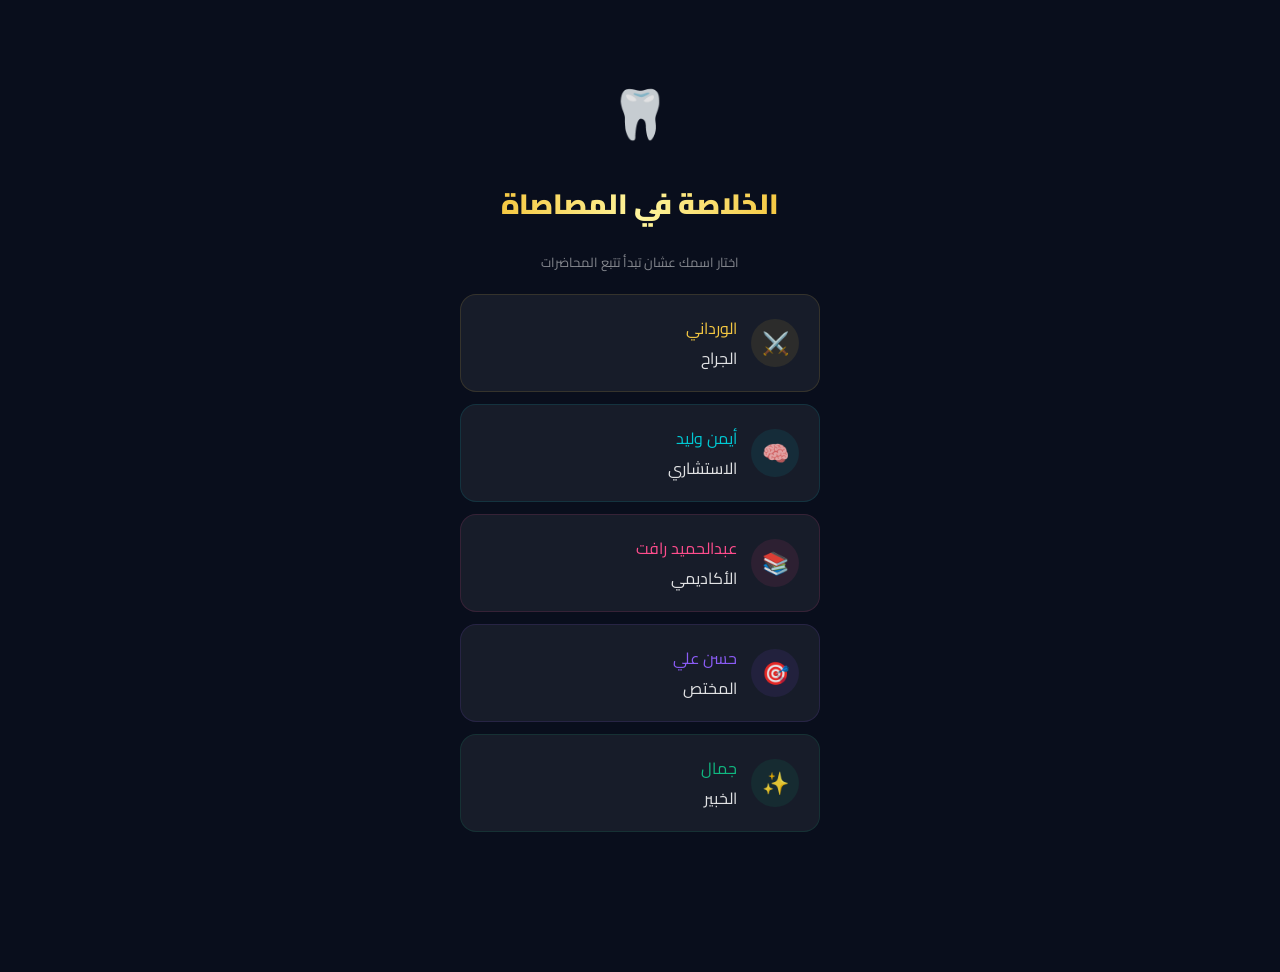
==== commit 4c102448: "Fix: Mark as Bought button and standalone sync" ====
--- a/deploy/index.html
+++ b/deploy/index.html
@@ -426,7 +426,8 @@
   { name: "الورداني",     role: "The Surgeon",    roleAr: "الجراح",      emoji: "⚔️", color: "#F5C842", color2: "#C49A10" },
   { name: "أيمن وليد",   role: "The Consultant", roleAr: "الاستشاري",   emoji: "🧠", color: "#00C9D4", color2: "#007A85" },
   { name: "عبدالحميد رافت", role: "The Academic", roleAr: "الأكاديمي",  emoji: "📚", color: "#FF4D8D", color2: "#B5005E" },
-  { name: "حسن علي",      role: "The Specialist", roleAr: "المختص",    emoji: "🎯", color: "#8B5CF6", color2: "#6D28D9", pin: "3333" }
+  { name: "حسن علي",      role: "The Specialist", roleAr: "المختص",    emoji: "🎯", color: "#8B5CF6", color2: "#6D28D9", pin: "3333" },
+  { name: "جمال",      role: "The Expert", roleAr: "الخبير",    emoji: "✨", color: "#10B981", color2: "#059669", pin: "2222" }
 ];
 
   const SUBJ_COLORS = ["#00C9D4", "#F5C842", "#FF4D8D", "#00D68F", "#8B5CF6", "#EC4899", "#3B82F6", "#10B981"];
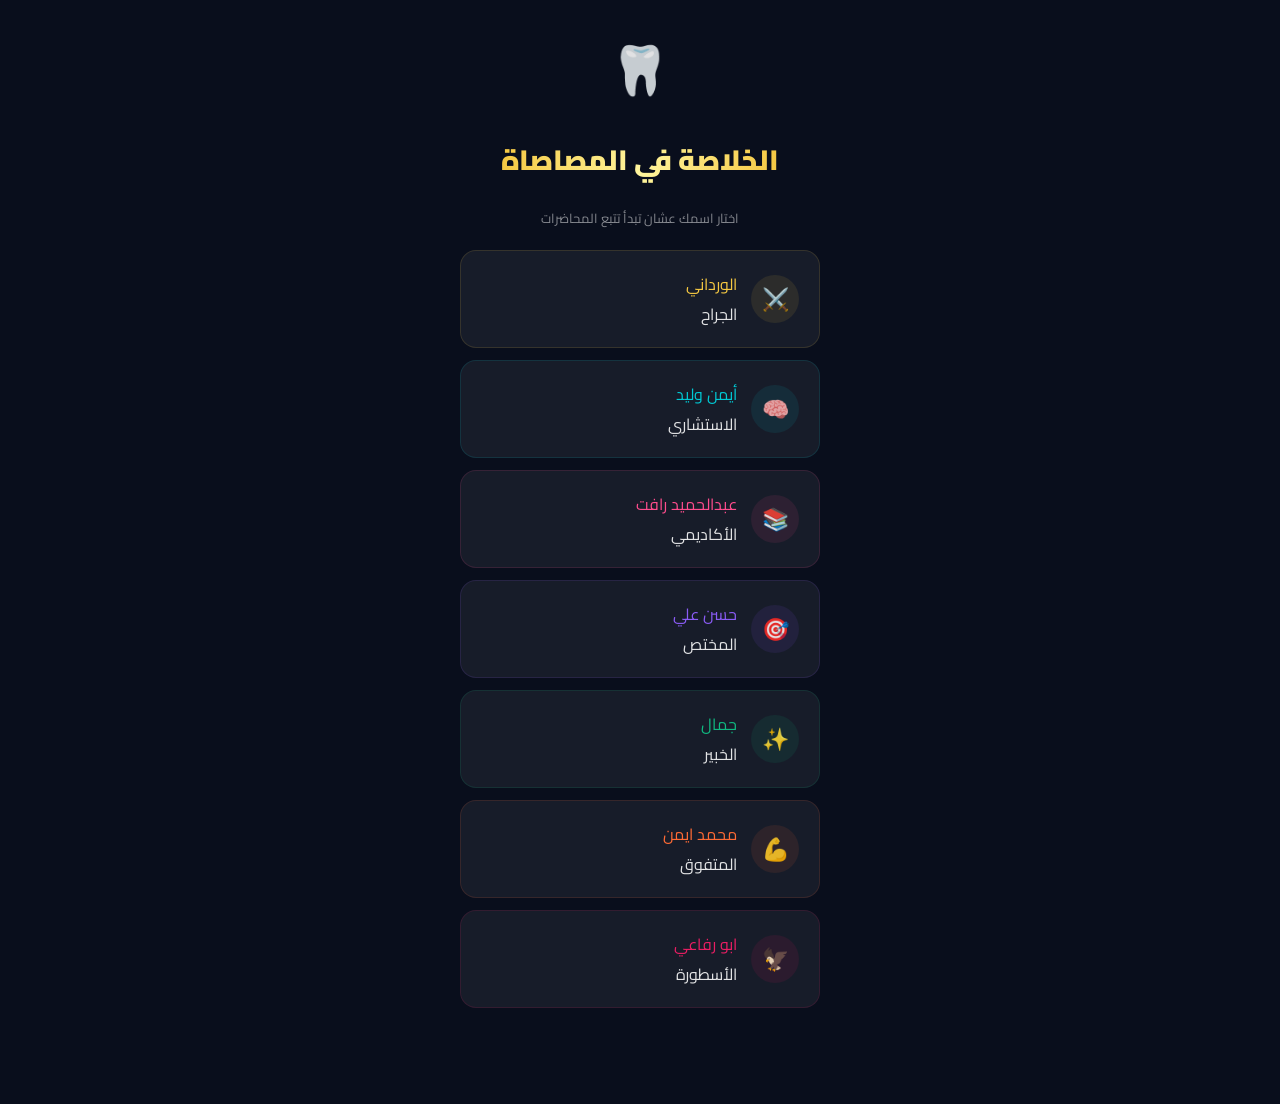
==== commit d5771211: "Deploy: 25 file(s) updated [v38] analytics.js, deploy/index.html, gamification.js, local_store.js, n" ====
--- a/deploy/index.html
+++ b/deploy/index.html
@@ -67,6 +67,23 @@
     .lb-subjects { display: grid; grid-template-columns: 1fr 1fr; gap: 4px }
     .lb-subj { font-size: 10px; color: var(--txt2); display: flex; justify-content: space-between; padding: 2px 6px; border-radius: 4px; background: rgba(255, 255, 255, 0.03) }
     .lb-subj span:last-child { font-family: 'Inter', sans-serif; font-weight: 600 }
+    .lb-hero-section { margin: 10px 0 }
+    .lb-current-subj { background: rgba(0,0,0,0.5); border: 1px solid var(--border); border-right: 4px solid var(--cs-color, var(--teal)); border-radius: 10px; padding: 10px 12px; margin-bottom: 6px }
+    .lb-cs-top { display: flex; align-items: center; gap: 8px; margin-bottom: 6px }
+    .lb-cs-badge { font-size: 9px; font-weight: 800; padding: 2px 8px; border-radius: 4px; letter-spacing: 0.5px; flex-shrink: 0 }
+    .lb-cs-name { font-size: 14px; font-weight: 900; text-transform: uppercase; letter-spacing: 1px }
+    .lb-cs-stats { display: flex; align-items: center; gap: 12px; margin-bottom: 6px }
+    .lb-cs-grade { font-size: 22px; font-weight: 900; color: var(--txt); font-style: italic }
+    .lb-cs-lecs { font-size: 13px; font-weight: 700; color: var(--txt2) }
+    .lb-cs-lbl { font-size: 9px; font-weight: 600; color: var(--txt3); font-style: normal }
+    .lb-cs-divider { width: 2px; height: 24px; background: var(--border); border-radius: 2px }
+    .lb-cs-bar { margin-bottom: 0 !important }
+    .lb-others-wrap { margin-top: 6px; padding-top: 6px; border-top: 1px dashed var(--border) }
+    .lb-others-title { font-size: 9px; font-weight: 700; color: var(--txt3); letter-spacing: 1px; margin-bottom: 4px; text-transform: uppercase }
+    .lb-others { display: flex; flex-wrap: wrap; gap: 4px 10px }
+    .lb-other-subj { font-size: 10px; display: inline-flex; align-items: center; gap: 4px }
+    .lb-other-subj .los-name { font-weight: 700 }
+    .lb-other-subj .los-stat { font-weight: 600; color: var(--txt2); font-family: 'Inter', sans-serif; font-size: 9px }
     .search-wrap { padding: 0 16px 4px; position: relative }
     .search-input { width: 100%; padding: 10px 14px 10px 38px; border-radius: 12px; border: 1px solid var(--border); background: var(--card); color: var(--txt); font-family: 'Cairo', sans-serif; font-size: 13px; font-weight: 600; outline: none; transition: border-color .2s }
     .search-input:focus { border-color: var(--teal) }
@@ -87,6 +104,17 @@
     .lb-lv4 { background: linear-gradient(135deg, rgba(0, 122, 133, 0.15), rgba(13, 27, 62, 0.15)); border: 1px solid rgba(0, 201, 212, 0.2); color: var(--teal) }
     .lb-lv5 { background: linear-gradient(135deg, rgba(139, 92, 246, 0.12), rgba(23, 0, 64, 0.15)); border: 1px solid rgba(139, 92, 246, 0.25); color: #c4b5fd }
     .lb-lv6 { background: linear-gradient(135deg, rgba(245, 200, 66, 0.15), rgba(196, 154, 16, 0.1)); border: 1px solid rgba(245, 200, 66, 0.3); color: var(--gold) }
+    
+    /* COUNTDOWN WIDGET */
+    .countdown-widget { margin: 0 16px 16px; padding: 16px; border-radius: 16px; background: linear-gradient(135deg, rgba(245, 200, 66, 0.08), rgba(255, 77, 141, 0.08)); border: 1px solid rgba(245, 200, 66, 0.2); display: flex; flex-direction: column; align-items: center; gap: 12px; position: relative; overflow: hidden; animation: pop 0.4s ease both; }
+    .countdown-widget::before { content: ''; position: absolute; top: 0; left: 0; right: 0; height: 3px; background: linear-gradient(90deg, var(--gold2), var(--gold), var(--rose), var(--rose2)); }
+    .cd-title { font-size: 15px; font-weight: 900; color: var(--gold); text-align: center; letter-spacing: 1px; text-shadow: 0 2px 8px rgba(0,0,0,0.5); font-family: 'Inter', 'Cairo', sans-serif; }
+    .cd-timer { display: flex; gap: 10px; width: 100%; justify-content: center; direction: ltr; }
+    .cd-box { background: rgba(9, 14, 28, 0.85); border: 1px solid rgba(255,255,255,0.08); border-radius: 12px; padding: 10px 0; width: 65px; display: flex; flex-direction: column; align-items: center; justify-content: center; box-shadow: 0 4px 12px rgba(0,0,0,0.3); transition: all .2s; }
+    .cd-box:hover { border-color: rgba(245, 200, 66, 0.4); transform: translateY(-2px); }
+    .cd-box span { font-size: 22px; font-weight: 900; font-family: 'Inter', sans-serif; color: var(--txt); line-height: 1; text-shadow: 0 0 10px rgba(0, 201, 212, 0.3); }
+    .cd-box small { font-size: 10px; color: var(--txt2); margin-top: 4px; font-weight: 700; font-family: 'Cairo', sans-serif; }
+
     @keyframes pop { 0% { transform: scale(0.8); opacity: 0 } 100% { transform: scale(1); opacity: 1 } }
     .modal-overlay { position: fixed; top: 0; left: 0; right: 0; bottom: 0; background: rgba(9, 14, 28, 0.85); backdrop-filter: blur(10px); z-index: 99999; display: flex; align-items: center; justify-content: center; opacity: 0; pointer-events: none; transition: all .3s }
     .modal-overlay.show { opacity: 1; pointer-events: all }
@@ -161,6 +189,18 @@
       <div class="search-wrap"><span class="search-icon">🔍</span><input class="search-input" id="searchInput" type="text" placeholder="ابحث عن محاضرة..." oninput="onSearch()"></div>
       <div class="filters"><div class="filter-row" id="subjFilters"></div><div class="filter-row" id="quizFilters"></div></div>
       <div id="levelBanner"></div>
+      
+      <!-- COUNTDOWN WIDGET -->
+      <div class="countdown-widget" id="countdownWidget">
+        <div class="cd-title">🕊️ يوم تحرير العبيد 🕊️</div>
+        <div class="cd-timer">
+          <div class="cd-box"><span id="cd-days">--</span><small>يوم</small></div>
+          <div class="cd-box"><span id="cd-hours">--</span><small>ساعة</small></div>
+          <div class="cd-box"><span id="cd-mins">--</span><small>دقيقة</small></div>
+          <div class="cd-box"><span id="cd-secs">--</span><small>ثانية</small></div>
+        </div>
+      </div>
+
       <div class="subj-progress" id="subjProgress"></div>
       <div class="lec-list" id="lecList"></div>
     </div>
@@ -178,42 +218,42 @@
 {"s":"Perio","t":"Microbial Interactions with the Host in Periodontal Diseases","q":"كويز 1","g":120,"id":2,"u":"https://t.me/c/2006385993/341"},
 {"s":"Perio","t":"The relation between periodontal and systemic health","q":"كويز 1","g":120,"id":3,"u":"https://t.me/c/2006385993/348"},
 {"s":"Perio","t":"Calculus & other local factors","q":"كويز 1","g":120,"id":4,"u":"https://t.me/c/2006385993/357"},
-{"s":"Perio","t":"Gingival inflammation & clinical features & Supportive periodontal therapy","q":"كويز 1","g":120,"id":5,"u":"https://t.me/c/2006385993/365"},
+{"s":"Perio","t":"Gingival inflammation & clinical features & Supportive periodontal therapy","q":"كويز 1","g":120,"id":5,"u":"https://t.me/c/2006385993/365","m":true},
 {"s":"Perio","t":"Acute Gingival Infections and periodontal abscess","q":"كويز 1","g":120,"id":7,"u":"https://t.me/c/2006385993/372"},
-{"s":"Perio","t":"Gingival Enlargement","q":"كويز 1","g":120,"id":6,"u":"https://denttantaedu.sharepoint.com/:v:/s/a___2026_3j6ecl/IQDivRbt_1nLTaKwiktDG2mMAR3aaQF9WfwEhmgasquwNu4","u2":"https://t.me/c/1724673789/2835"},
-{"s":"Perio","t":"The Periodontal Pocket","q":"كويز 1","g":120,"id":8,"u":"https://denttantaedu.sharepoint.com/:v:/s/a___2026_3j6ecl/IQCB6MOYsS4nRYpWUNaldh-7AaJSfZkGQyeQpjgLUAZtf2Q","u2":"https://t.me/bitinjan/114"},
-{"s":"Perio","t":"Chronic and Aggressive Periodontitis","q":"كويز 1","g":120,"id":9,"u":"https://t.me/c/2006385993/381"},
+{"s":"Perio","t":"Gingival Enlargement","q":"كويز 1","g":120,"id":6,"u":"https://denttantaedu.sharepoint.com/:v:/s/a___2026_3j6ecl/IQDivRbt_1nLTaKwiktDG2mMAR3aaQF9WfwEhmgasquwNu4","u2":"https://t.me/c/1724673789/2835","online":true},
+{"s":"Perio","t":"The Periodontal Pocket","q":"كويز 1","g":120,"id":8,"u":"https://denttantaedu.sharepoint.com/:v:/s/a___2026_3j6ecl/IQCB6MOYsS4nRYpWUNaldh-7AaJSfZkGQyeQpjgLUAZtf2Q","u2":"https://t.me/bitinjan/114","u3":"https://t.me/talagah/223","online":true},
+{"s":"Perio","t":"Chronic and Aggressive Periodontitis","q":"كويز 1","g":120,"id":9,"u":"https://t.me/c/2006385993/381","m":true},
 
 // PERIO — بين كويز 1 و 2 (11→14)
 {"s":"Perio","t":"Determination of Prognosis","q":"بين كويز 1 و 2","g":120,"id":10,"u":"https://t.me/c/2006385993/390"},
 {"s":"Perio","t":"Risk Factors in Periodontal Disease","q":"بين كويز 1 و 2","g":120,"id":11,"u":"https://t.me/c/2006385993/396"},
 {"s":"Perio","t":"Periodontal Response to External Forces","q":"بين كويز 1 و 2","g":120,"id":12,"u":"https://t.me/c/2006385993/405"},
-{"s":"Perio","t":"The Periodontal Flap – The Flap Technique for Pocket Therapy","q":"بين كويز 1 و 2","g":120,"id":15,"u":"https://t.me/talagah/417","u2":"https://youtu.be/zqRTldGt2ws?si=MsCI05ePfDryTyqp"},
+{"s":"Perio","t":"The Periodontal Flap – The Flap Technique for Pocket Therapy","q":"بين كويز 1 و 2","g":120,"id":15,"u":"https://t.me/talagah/417","u2":"https://youtu.be/zqRTldGt2ws?si=MsCI05ePfDryTyqp","m":true},
 
 // PERIO — كويز 2 (Term 2)
-{"s":"Perio","t":"Anti – infective- Agents - Host Modulation Agents","q":"كويز 2","g":120,"id":14,"u":"https://t.me/c/1674571996/1269","u2":"https://t.me/c/2006385993/422","u3":"https://youtu.be/JmpNZ_l7Ozs?si=spsLJ8ajEgcAZeHP","u4":"https://youtu.be/P9Fa8nwztKE?si=4Gb9LgPSNPVPViyF"},
+{"s":"Perio","t":"Anti – infective- Agents - Host Modulation Agents","q":"كويز 2","g":120,"id":14,"u":"https://t.me/c/1674571996/1269","u2":"https://t.me/c/2006385993/422","u3":"https://youtu.be/JmpNZ_l7Ozs?si=spsLJ8ajEgcAZeHP","u4":"https://youtu.be/P9Fa8nwztKE?si=4Gb9LgPSNPVPViyF","m":true,"online":true},
 {"s":"Perio","t":"General Principles of Periodontal surgery -Gingival Surgical Techniques","q":"كويز 2","g":120,"id":13,"u":"https://t.me/talagah/490"},
-{"s":"Perio","t":"Resective Osseous Surgery – Bone Loss and Patterns of Bone Destruction 1","q":"كويز 2","g":120,"id":16,"u":"https://t.me/c/2006385993/427"},
-{"s":"Perio","t":"Resective Osseous Surgery – Bone Loss and Patterns of Bone Destruction 2","q":"كويز 2","g":120,"id":17,"u":"https://denttantaedu.sharepoint.com/:v:/s/a___2026_3j6ecl/IQDQJpkaM9sDTbdlVD6eHeG4AZGUI_6prg47Vgi13_d3LTE"},
+{"s":"Perio","t":"Resective Osseous Surgery – Bone Loss and Patterns of Bone Destruction 1","q":"كويز 2","g":120,"id":16,"u":"https://t.me/c/2006385993/427","m":true},
+{"s":"Perio","t":"Resective Osseous Surgery – Bone Loss and Patterns of Bone Destruction 2","q":"كويز 2","g":120,"id":17,"u":"https://denttantaedu.sharepoint.com/:v:/s/a___2026_3j6ecl/IQDQJpkaM9sDTbdlVD6eHeG4AZGUI_6prg47Vgi13_d3LTE","m":true,"online":true},
 
 // PERIO — بعد كويز 2 (Term 2)
-{"s":"Perio","t":"Reconstructive Periodontal Surgery","q":"بعد كويز 2","g":120,"id":18,"u":""},
-{"s":"Perio","t":"Furcation: Involvement and Treatment","q":"بعد كويز 2","g":120,"id":19,"u":""},
-{"s":"Perio","t":"Periodontal Plastic and Aesthetic Surgery","q":"بعد كويز 2","g":120,"id":20,"u":""},
-{"s":"Perio","t":"Perio- Restorative–Interrelationship and esthetic crown lengthening","q":"بعد كويز 2","g":120,"id":21,"u":""},
-{"s":"Perio","t":"Minimally invasive surgery & use of PRF","q":"بعد كويز 2","g":120,"id":22,"u":""},
+{"s":"Perio","t":"Reconstructive Periodontal Surgery","q":"بعد كويز 2","g":120,"id":18,"u":"https://denttantaedu.sharepoint.com/:v:/s/a___2026_3j6ecl/IQA36fC8HW3HSIRvvmObHYTqAczjoalJmBokKjwyqcZsEuU","m":true,"online":true},
+{"s":"Perio","t":"Furcation: Involvement and Treatment","q":"بعد كويز 2","g":120,"id":19,"u":"https://t.me/c/2006385993/435"},
+{"s":"Perio","t":"Periodontal Plastic and Aesthetic Surgery","q":"بعد كويز 2","g":120,"id":20,"u":"https://denttantaedu.sharepoint.com/:v:/s/a___2026_3j6ecl/IQBplP6qQFN6TK7nQaL7kPGQASRSf-nmfMsBpFfP0YJSvQ0","online":true},
+{"s":"Perio","t":"Perio- Restorative–Interrelationship and esthetic crown lengthening","q":"بعد كويز 2","g":120,"id":21,"u":"https://t.me/c/2006385993/446"},
+{"s":"Perio","t":"Minimally invasive surgery & use of PRF","q":"بعد كويز 2","g":120,"id":22,"u":"https://denttantaedu.sharepoint.com/:v:/s/a___2026_3j6ecl/IQDkNx6yenFyQrmmHFFB6rlSATOPzQf6pT8Ubw05zoRaX2Q","online":true},
 
 // ════════════════════════════════════════════════════════
 // MEDICINE — كويز 1 (Term 1)
 // ════════════════════════════════════════════════════════
-{"s":"Medicine","t":"Vesicular Bullous& Ulcerative Lesions of the Oral Mucosa (Part 1)","q":"كويز 1","g":120,"id":23,"u":"https://t.me/c/2006385993/320"},
-{"s":"Medicine","t":"Vesicular Bullous& Ulcerative Lesions of the Oral Mucosa (Part 2)","q":"كويز 1","g":120,"id":24,"u":"https://t.me/c/2006385993/328"},
+{"s":"Medicine","t":"Vesicular Bullous& Ulcerative Lesions of the Oral Mucosa (Part 1)","q":"كويز 1","g":120,"id":23,"u":"https://t.me/c/2006385993/320","m":true},
+{"s":"Medicine","t":"Vesicular Bullous& Ulcerative Lesions of the Oral Mucosa (Part 2)","q":"كويز 1","g":120,"id":24,"u":"https://t.me/c/2006385993/328","m":true},
 {"s":"Medicine","t":"Immunologic Diseases (Part 1)","q":"كويز 1","g":120,"id":25,"u":"https://t.me/c/2006385993/337"},
 {"s":"Medicine","t":"Immunologic Diseases (Part 2)","q":"كويز 1","g":120,"id":26,"u":"https://t.me/c/2006385993/368"},
 {"s":"Medicine","t":"Red & White Lesions of the Oral Mucosa (Part 1)","q":"كويز 1","g":120,"id":27,"u":"https://t.me/c/2006385993/353"},
 {"s":"Medicine","t":"Red & White Lesions of the Oral Mucosa (Part 2)","q":"كويز 1","g":120,"id":28,"u":"https://t.me/c/2006385993/360"},
-{"s":"Medicine","t":"Endocrine Diseases (Part 1)","q":"كويز 1","g":120,"id":30,"u":"https://denttantaedu.sharepoint.com/:v:/s/a___2026_ouoqcl/EazyCGFJHaNCix5e9OBTAQoBispA5nS4Cv1-nB5JZ3nChw"},
-{"s":"Medicine","t":"Endocrine Diseases (Part 2)","q":"كويز 1","g":120,"id":31,"u":"https://t.me/c/2006385993/376"},
+{"s":"Medicine","t":"Endocrine Diseases (Part 1)","q":"كويز 1","g":120,"id":30,"u":"https://denttantaedu.sharepoint.com/:v:/s/a___2026_ouoqcl/EazyCGFJHaNCix5e9OBTAQoBispA5nS4Cv1-nB5JZ3nChw","m":true,"online":true},
+{"s":"Medicine","t":"Endocrine Diseases (Part 2)","q":"كويز 1","g":120,"id":31,"u":"https://t.me/c/2006385993/376","m":true},
 {"s":"Medicine","t":"Diabetes","q":"كويز 1","g":120,"id":32,"u":"https://t.me/tagmiaat1/3235?single"},
 {"s":"Medicine","t":"Hypersensitivity reactions","q":"كويز 1","g":120,"id":29,"u":"https://t.me/c/2006385993/378"},
 
@@ -225,16 +265,16 @@
 {"s":"Medicine","t":"Salivary Gland Diseases (Part 2)","q":"بين كويز 1 و 2","g":120,"id":37,"u":"","u2":"https://t.me/talagah/402"},
 
 // MEDICINE — كويز 2 (Term 2)
-{"s":"Medicine","t":"Hematologic Diseases (Part 1)","q":"كويز 2","g":120,"id":38,"u":"https://t.me/c/2006385993/418"},
-{"s":"Medicine","t":"Hematologic Diseases (Part 2)","q":"كويز 2","g":120,"id":39,"u":"https://t.me/c/2006385993/425"},
-{"s":"Medicine","t":"Oral cancer (on line)","q":"كويز 2","g":120,"id":40,"u":"https://denttantaedu.sharepoint.com/:v:/s/a___2026_ouoqcl/IQBLhorJlBVrS4QkinRi0Q-oAfxtu-dPxpT7ekfBhW5fy2A"},
-{"s":"Medicine","t":"Medically compromised patients","q":"كويز 2","g":120,"id":45,"u":"https://denttantaedu.sharepoint.com/:v:/s/a___2026_ouoqcl/IQB8z4MwOFxTSYqiaPIQ68gGAR4qkxs-EvZFTrTtxZIRGtA"},
+{"s":"Medicine","t":"Hematologic Diseases (Part 1)","q":"كويز 2","g":120,"id":38,"u":"https://t.me/c/2006385993/418","m":true},
+{"s":"Medicine","t":"Hematologic Diseases (Part 2)","q":"كويز 2","g":120,"id":39,"u":"https://t.me/c/2006385993/425","m":true},
+{"s":"Medicine","t":"Oral cancer (on line)","q":"كويز 2","g":120,"id":40,"u":"https://denttantaedu.sharepoint.com/:v:/s/a___2026_ouoqcl/IQBLhorJlBVrS4QkinRi0Q-oAfxtu-dPxpT7ekfBhW5fy2A","online":true},
+{"s":"Medicine","t":"Medically compromised patients","q":"كويز 2","g":120,"id":45,"u":"https://denttantaedu.sharepoint.com/:v:/s/a___2026_ouoqcl/IQB8z4MwOFxTSYqiaPIQ68gGAR4qkxs-EvZFTrTtxZIRGtA","u2":"https://t.me/talagah/483","online":true},
 
 // MEDICINE — بعد كويز 2 (Term 2)
-{"s":"Medicine","t":"Diseases of the Tongue (on line)","q":"بعد كويز 2","g":120,"id":41,"u":""},
-{"s":"Medicine","t":"Orofacial pain & Headache","q":"بعد كويز 2","g":120,"id":42,"u":""},
-{"s":"Medicine","t":"Infectious Diseases (Part 1)","q":"بعد كويز 2","g":120,"id":43,"u":""},
-{"s":"Medicine","t":"Infectious Diseases (Part 2)","q":"بعد كويز 2","g":120,"id":44,"u":""},
+{"s":"Medicine","t":"Diseases of the Tongue (on line)","q":"بعد كويز 2","g":120,"id":41,"u":"https://denttantaedu.sharepoint.com/:v:/s/a___2026_ouoqcl/IQBIU7eSPwjzSYEz-gWU6Ch5AZ7STZNoRDAly2sgMKbTbJw","online":true},
+{"s":"Medicine","t":"Orofacial pain & Headache","q":"بعد كويز 2","g":120,"id":42,"u":"https://t.me/c/2006385993/431","m":true},
+{"s":"Medicine","t":"Infectious Diseases (Part 1)","q":"بعد كويز 2","g":120,"id":43,"u":"https://t.me/c/2006385993/439"},
+{"s":"Medicine","t":"Infectious Diseases (Part 2)","q":"بعد كويز 2","g":120,"id":44,"u":"https://t.me/c/2006385993/444"},
 
 
 // ════════════════════════════════════════════════════════
@@ -244,116 +284,116 @@
 {"s":"Surgery","t":"Pre-prosthetic surgery (3 hrs.) part 2","q":"كويز 1","g":120,"id":161,"u":"https://t.me/c/2006385993/333"},
 {"s":"Surgery","t":"Dental implantology (3 hrs.) part 1","q":"كويز 1","g":120,"id":162,"u":"https://t.me/c/2006385993/321"},
 {"s":"Surgery","t":"Dental implantology (3 hrs.) part 2","q":"كويز 1","g":120,"id":163,"u":"https://t.me/c/2006385993/325"},
-{"s":"Surgery","t":"Management of oral-maxillofacial cystic lesions (3 hrs.) part 1","q":"كويز 1","g":120,"id":164,"u":"https://t.me/c/2006385993/339"},
-{"s":"Surgery","t":"Management of oral-maxillofacial cystic lesions (3 hrs.) part 2","q":"كويز 1","g":120,"id":165,"u":"https://t.me/c/2006385993/342"},
-{"s":"Surgery","t":"Management of OMF tumors (4 hrs.) part 1","q":"كويز 1","g":120,"id":166,"u":"https://t.me/c/2006385993/345"},
-{"s":"Surgery","t":"Management of OMF tumors (4 hrs.) part 2","q":"كويز 1","g":120,"id":167,"u":"https://t.me/c/2006385993/349"},
-{"s":"Surgery","t":"Management of OMF tumors (4 hrs.) part 3","q":"كويز 1","g":120,"id":168,"u":"https://t.me/c/2006385993/354"},
+{"s":"Surgery","t":"Management of oral-maxillofacial cystic lesions (3 hrs.) part 1","q":"كويز 1","g":120,"id":164,"u":"https://t.me/c/2006385993/339","m":true},
+{"s":"Surgery","t":"Management of oral-maxillofacial cystic lesions (3 hrs.) part 2","q":"كويز 1","g":120,"id":165,"u":"https://t.me/c/2006385993/342","m":true},
+{"s":"Surgery","t":"Management of OMF tumors (4 hrs.) part 1","q":"كويز 1","g":120,"id":166,"u":"https://t.me/c/2006385993/345","m":true},
+{"s":"Surgery","t":"Management of OMF tumors (4 hrs.) part 2","q":"كويز 1","g":120,"id":167,"u":"https://t.me/c/2006385993/349","m":true},
+{"s":"Surgery","t":"Management of OMF tumors (4 hrs.) part 3","q":"كويز 1","g":120,"id":168,"u":"https://t.me/c/2006385993/354","m":true},
 {"s":"Surgery","t":"Management of Oral cancer (2 hrs.) part 1","q":"كويز 1","g":120,"id":169,"u":"https://t.me/c/2006385993/358"},
-{"s":"Surgery","t":"Diagnosis and management of Salivary gland diseases (6 hrs.) part 1","q":"كويز 1","g":120,"id":170,"u":"https://t.me/c/2006385993/362"},
-{"s":"Surgery","t":"Diagnosis and management of Salivary gland diseases (6 hrs.) part 2","q":"كويز 1","g":120,"id":171,"u":"https://t.me/c/2006385993/364"},
-{"s":"Surgery","t":"Diagnosis and management of Salivary gland diseases (6 hrs.) part 3","q":"كويز 1","g":120,"id":172,"u":"https://t.me/c/2006385993/366"},
-{"s":"Surgery","t":"Diagnosis and management of Salivary gland diseases (6 hrs.) part 4","q":"كويز 1","g":120,"id":173,"u":"https://t.me/c/2006385993/373"},
-{"s":"Surgery","t":"Maxillary sinus (sinusitis, lesions, oroantral fistula and sinus lifting) (3 hrs.) part 1","q":"كويز 1","g":120,"id":174,"u":"https://denttantaedu.sharepoint.com/:v:/s/a___2026_u0t-cl/IQBL1MJdDxgyRYFguv_7r1LJAeObgI6neyjQUokQP9uKdPc","u2":"https://t.me/tagmiaat1/3242?single"},
+{"s":"Surgery","t":"Diagnosis and management of Salivary gland diseases (6 hrs.) part 1","q":"كويز 1","g":120,"id":170,"u":"https://t.me/c/2006385993/362","m":true},
+{"s":"Surgery","t":"Diagnosis and management of Salivary gland diseases (6 hrs.) part 2","q":"كويز 1","g":120,"id":171,"u":"https://t.me/c/2006385993/364","m":true},
+{"s":"Surgery","t":"Diagnosis and management of Salivary gland diseases (6 hrs.) part 3","q":"كويز 1","g":120,"id":172,"u":"https://t.me/c/2006385993/366","m":true},
+{"s":"Surgery","t":"Diagnosis and management of Salivary gland diseases (6 hrs.) part 4","q":"كويز 1","g":120,"id":173,"u":"https://t.me/c/2006385993/373","m":true},
+{"s":"Surgery","t":"Maxillary sinus (sinusitis, lesions, oroantral fistula and sinus lifting) (3 hrs.) part 1","q":"كويز 1","g":120,"id":174,"u":"https://denttantaedu.sharepoint.com/:v:/s/a___2026_u0t-cl/IQBL1MJdDxgyRYFguv_7r1LJAeObgI6neyjQUokQP9uKdPc","u2":"https://t.me/tagmiaat1/3242?single","online":true},
 {"s":"Surgery","t":"Maxillary sinus (sinusitis, lesions, oroantral fistula and sinus lifting) (3 hrs.) part 2","q":"كويز 1","g":120,"id":175,"u":"","u2":"https://t.me/tagmiaat1/3242?single"},
-{"s":"Surgery","t":"Differential diagnosis of OMF lesions (4 hrs.) part 1","q":"كويز 1","g":120,"id":176,"u":"https://denttantaedu.sharepoint.com/:v:/s/a___2026_u0t-cl/IQBqEMaf4VDoTpSIkjaWBHtLAUfS8F1keS3e4Ma0XrQ_nhM","u2":"https://t.me/tagmiaat1/3308"},
-{"s":"Surgery","t":"Differential diagnosis of OMF lesions (4 hrs.) part 2","q":"كويز 1","g":120,"id":177,"u":"https://denttantaedu.sharepoint.com/:v:/s/a___2026_u0t-cl/IQBqEMaf4VDoTpSIkjaWBHtLAUfS8F1keS3e4Ma0XrQ_nhM","u2":"https://t.me/tagmiaat1/3308"},
-{"s":"Surgery","t":"Differential diagnosis of OMF lesions (4 hrs.) part 3","q":"كويز 1","g":120,"id":178,"u":"https://denttantaedu.sharepoint.com/:v:/s/a___2026_u0t-cl/IQBqEMaf4VDoTpSIkjaWBHtLAUfS8F1keS3e4Ma0XrQ_nhM","u2":"https://t.me/tagmiaat1/3308"},
-{"s":"Surgery","t":"Management of orofacial infections (5 hrs.) part 1","q":"كويز 1","g":120,"id":179,"u":"https://t.me/c/2006385993/382","u2":"https://youtu.be/hy6iPIUjYPA?si=f95xsr2sm8Sw47As"},
-{"s":"Surgery","t":"Management of orofacial infections (5 hrs.) part 2","q":"بين كويز 1 و 2","g":120,"id":180,"u":"https://t.me/c/2006385993/386","u2":"https://youtu.be/hy6iPIUjYPA?si=f95xsr2sm8Sw47As"},
-{"s":"Surgery","t":"Management of orofacial infections (5 hrs.) part 3","q":"بين كويز 1 و 2","g":120,"id":181,"u":"https://t.me/c/2006385993/388","u2":"https://youtu.be/hy6iPIUjYPA?si=f95xsr2sm8Sw47As"},
+{"s":"Surgery","t":"Differential diagnosis of OMF lesions (4 hrs.) part 1","q":"كويز 1","g":120,"id":176,"u":"https://denttantaedu.sharepoint.com/:v:/s/a___2026_u0t-cl/IQBqEMaf4VDoTpSIkjaWBHtLAUfS8F1keS3e4Ma0XrQ_nhM","u2":"https://t.me/tagmiaat1/3308","online":true},
+{"s":"Surgery","t":"Differential diagnosis of OMF lesions (4 hrs.) part 2","q":"كويز 1","g":120,"id":177,"u":"https://denttantaedu.sharepoint.com/:v:/s/a___2026_u0t-cl/IQBqEMaf4VDoTpSIkjaWBHtLAUfS8F1keS3e4Ma0XrQ_nhM","u2":"https://t.me/tagmiaat1/3308","online":true},
+{"s":"Surgery","t":"Differential diagnosis of OMF lesions (4 hrs.) part 3","q":"كويز 1","g":120,"id":178,"u":"https://denttantaedu.sharepoint.com/:v:/s/a___2026_u0t-cl/IQBqEMaf4VDoTpSIkjaWBHtLAUfS8F1keS3e4Ma0XrQ_nhM","u2":"https://t.me/tagmiaat1/3308","online":true},
+{"s":"Surgery","t":"Management of orofacial infections (5 hrs.) part 1","q":"كويز 1","g":120,"id":179,"u":"https://t.me/c/2006385993/382","u2":"https://youtu.be/hy6iPIUjYPA?si=f95xsr2sm8Sw47As","m":true},
+{"s":"Surgery","t":"Management of orofacial infections (5 hrs.) part 2","q":"بين كويز 1 و 2","g":120,"id":180,"u":"https://t.me/c/2006385993/386","u2":"https://youtu.be/hy6iPIUjYPA?si=f95xsr2sm8Sw47As","m":true},
+{"s":"Surgery","t":"Management of orofacial infections (5 hrs.) part 3","q":"بين كويز 1 و 2","g":120,"id":181,"u":"https://t.me/c/2006385993/388","u2":"https://youtu.be/hy6iPIUjYPA?si=f95xsr2sm8Sw47As","m":true},
 {"s":"Surgery","t":"Osteomyelitis, osteoradionecrosis, and MRONJ (3 hrs.) part 1","q":"بين كويز 1 و 2","g":120,"id":182,"u":"https://t.me/c/2006385993/393"},
 {"s":"Surgery","t":"Osteomyelitis, osteoradionecrosis, and MRONJ (3 hrs.) part 2","q":"بين كويز 1 و 2","g":120,"id":183,"u":"https://t.me/c/2006385993/397"},
 {"s":"Surgery","t":"Diagnosis and management of TMJ disorders (4 hrs.) part 1","q":"بين كويز 1 و 2","g":120,"id":184,"u":"https://t.me/c/2006385993/402","u2":"https://t.me/talagah/408"},
-{"s":"Surgery","t":"Diagnosis and management of TMJ disorders (4 hrs.) part 2","q":"بين كويز 1 و 2","g":120,"id":185,"u":"https://denttantaedu.sharepoint.com/:v:/s/a___2026_u0t-cl/IQCr21Za3Sd1TqX2tkSgs926Ab_zJGAedFznJfdz92Nxu0s","u2":"https://t.me/talagah/408"},
-{"s":"Surgery","t":"Diagnosis and management of TMJ disorders (4 hrs.) part 3","q":"بين كويز 1 و 2","g":120,"id":186,"u":"https://denttantaedu.sharepoint.com/:v:/s/a___2026_u0t-cl/IQCr21Za3Sd1TqX2tkSgs926Ab_zJGAedFznJfdz92Nxu0s","u2":"https://t.me/talagah/408"},
+{"s":"Surgery","t":"Diagnosis and management of TMJ disorders (4 hrs.) part 2","q":"بين كويز 1 و 2","g":120,"id":185,"u":"https://denttantaedu.sharepoint.com/:v:/s/a___2026_u0t-cl/IQCr21Za3Sd1TqX2tkSgs926Ab_zJGAedFznJfdz92Nxu0s","u2":"https://t.me/talagah/408","online":true},
+{"s":"Surgery","t":"Diagnosis and management of TMJ disorders (4 hrs.) part 3","q":"بين كويز 1 و 2","g":120,"id":186,"u":"https://denttantaedu.sharepoint.com/:v:/s/a___2026_u0t-cl/IQCr21Za3Sd1TqX2tkSgs926Ab_zJGAedFznJfdz92Nxu0s","u2":"https://t.me/talagah/408","online":true},
 {"s":"Surgery","t":"TMJ pathology and reconstruction (2 hrs.) part 1","q":"بين كويز 1 و 2","g":120,"id":187,"u":"https://t.me/c/2006385993/410","u2":"https://t.me/talagah/446"},
 {"s":"Surgery","t":"Management of cleft lip, palate, alveolar cleft (3 hrs.) part 1","q":"بين كويز 1 و 2","g":120,"id":188,"u":"","u2":"https://t.me/talagah/591","u3":"https://t.me/talagah/414"},
 {"s":"Surgery","t":"Management of cleft lip, palate, alveolar cleft (3 hrs.) part 2","q":"بين كويز 1 و 2","g":120,"id":189,"u":"","u2":"https://t.me/talagah/591","u3":"https://t.me/talagah/414"},
-{"s":"Surgery","t":"Basic principles for management of maxillofacial injuries (3 hrs.) part 1","q":"بين كويز 1 و 2","g":120,"id":190,"u":"https://denttantaedu.sharepoint.com/:v:/s/a___2026_u0t-cl/IQCXk8gpLM8ASqmsR5Bddm3rAZWe-5tFhlm9cXM0GYrPK9E"},
-{"s":"Surgery","t":"Basic principles for management of maxillofacial injuries (3 hrs.) part 2","q":"بين كويز 1 و 2","g":120,"id":191,"u":"https://denttantaedu.sharepoint.com/:v:/s/a___2026_u0t-cl/IQCXk8gpLM8ASqmsR5Bddm3rAZWe-5tFhlm9cXM0GYrPK9E"},
-{"s":"Surgery","t":"Management of mandibular fractures (4 hrs.) part 1","q":"بين كويز 1 و 2","g":120,"id":192,"u":"https://t.me/c/2006385993/418","u2":"https://t.me/talagah/447","u3":"https://t.me/oralsurgery49/256","u4":"https://www.youtube.com/live/ZBWYNTDqgj8?si=dw6haKxxgi9ysCEL"},
-{"s":"Surgery","t":"Management of mandibular fractures (4 hrs.) part 2","q":"بين كويز 1 و 2","g":120,"id":193,"u":"https://t.me/c/2006385993/423","u2":"https://t.me/talagah/452","u3":"https://t.me/oralsurgery49/254","u4":"https://www.youtube.com/live/ZBWYNTDqgj8?si=dw6haKxxgi9ysCEL"},
-{"s":"Surgery","t":"Management of mandibular fractures (4 hrs.) part 3","q":"كويز 2","g":120,"id":194,"u":"","u2":"https://t.me/talagah/452","u3":"https://t.me/oralsurgery49/254","u4":"https://www.youtube.com/live/ZBWYNTDqgj8?si=dw6haKxxgi9ysCEL"},
+{"s":"Surgery","t":"Basic principles for management of maxillofacial injuries (3 hrs.) part 1","q":"بين كويز 1 و 2","g":120,"id":190,"u":"https://denttantaedu.sharepoint.com/:v:/s/a___2026_u0t-cl/IQCXk8gpLM8ASqmsR5Bddm3rAZWe-5tFhlm9cXM0GYrPK9E","online":true},
+{"s":"Surgery","t":"Basic principles for management of maxillofacial injuries (3 hrs.) part 2","q":"بين كويز 1 و 2","g":120,"id":191,"u":"https://denttantaedu.sharepoint.com/:v:/s/a___2026_u0t-cl/IQCXk8gpLM8ASqmsR5Bddm3rAZWe-5tFhlm9cXM0GYrPK9E","online":true},
+{"s":"Surgery","t":"Management of mandibular fractures (4 hrs.) part 1","q":"بين كويز 1 و 2","g":120,"id":192,"u":"https://t.me/c/2006385993/418","u2":"https://t.me/talagah/447","u3":"https://t.me/oralsurgery49/256","u4":"https://www.youtube.com/live/ZBWYNTDqgj8?si=dw6haKxxgi9ysCEL","m":true},
+{"s":"Surgery","t":"Management of mandibular fractures (4 hrs.) part 2","q":"بين كويز 1 و 2","g":120,"id":193,"u":"https://t.me/c/2006385993/423","u2":"https://t.me/talagah/452","u3":"https://t.me/oralsurgery49/254","u4":"https://www.youtube.com/live/ZBWYNTDqgj8?si=dw6haKxxgi9ysCEL","m":true},
+{"s":"Surgery","t":"Management of mandibular fractures (4 hrs.) part 3","q":"كويز 2","g":120,"id":194,"u":"","u2":"https://t.me/talagah/452","u3":"https://t.me/oralsurgery49/254","u4":"https://www.youtube.com/live/ZBWYNTDqgj8?si=dw6haKxxgi9ysCEL","m":true},
 {"s":"Surgery","t":"Management of condylar fractures (2 hrs.) part 1","q":"كويز 2","g":120,"id":195,"u":"https://t.me/c/2006385993/428"},
-{"s":"Surgery","t":"Management of Lefort, Orbital and NOE fractures (3 hrs.) part 1","q":"كويز 2","g":120,"id":196,"u":"https://denttantaedu.sharepoint.com/:v:/s/a___2026_u0t-cl/IQClA11kXQ01SJVeov3qSoXZAYtE8AJZOlNM1ephjrLQ8GA","u2":"https://t.me/talagah/473","u3":"https://t.me/talagah/475","u4":"https://t.me/talagah/476"},
-{"s":"Surgery","t":"Management of Lefort, Orbital and NOE fractures (3 hrs.) part 2","q":"كويز 2","g":120,"id":197,"u":"https://denttantaedu.sharepoint.com/:v:/s/a___2026_u0t-cl/IQC_ebgP_ut6RJv0QX6X36lUAS1T_Fcwlq7MNnbyjJPQcZ4","u2":"https://t.me/talagah/473","u3":"https://t.me/talagah/475","u4":"https://t.me/talagah/476"},
-{"s":"Surgery","t":"Management of Zygomatic complex fractures (3 hrs.) part 1","q":"كويز 2","g":120,"id":198,"u":"https://denttantaedu.sharepoint.com/:v:/s/a___2026_u0t-cl/IQDELK2K7UzGQ6IxH3RhabPwAW78if6y4SXEcB9tkcVcZ2E","u2":"https://t.me/talagah/474"},
-{"s":"Surgery","t":"Management of Zygomatic complex fractures (3 hrs.) part 2","q":"كويز 2","g":120,"id":199,"u":"https://denttantaedu.sharepoint.com/:v:/s/a___2026_u0t-cl/IQDELK2K7UzGQ6IxH3RhabPwAW78if6y4SXEcB9tkcVcZ2E","u2":"https://t.me/talagah/474"},
-{"s":"Surgery","t":"Pediatric Maxillofacial trauma (3 hrs.) part 1","q":"بعد كويز 2","g":120,"id":200,"u":""},
-{"s":"Surgery","t":"Pediatric Maxillofacial trauma (3 hrs.) part 2","q":"بعد كويز 2","g":120,"id":201,"u":""},
-{"s":"Surgery","t":"Orthognathic surgery, management of dentofacial deformities & distraction osteogenesis (4 hrs.) part 1","q":"بعد كويز 2","g":120,"id":202,"u":""},
-{"s":"Surgery","t":"Orthognathic surgery, management of dentofacial deformities & distraction osteogenesis (4 hrs.) part 2","q":"بعد كويز 2","g":120,"id":203,"u":""},
+{"s":"Surgery","t":"Management of Lefort, Orbital and NOE fractures (3 hrs.) part 1","q":"كويز 2","g":120,"id":196,"u":"https://denttantaedu.sharepoint.com/:v:/s/a___2026_u0t-cl/IQClA11kXQ01SJVeov3qSoXZAYtE8AJZOlNM1ephjrLQ8GA","u2":"https://t.me/talagah/473","u3":"https://t.me/talagah/475","u4":"https://t.me/talagah/476","online":true,"m":true},
+{"s":"Surgery","t":"Management of Lefort, Orbital and NOE fractures (3 hrs.) part 2","q":"كويز 2","g":120,"id":197,"u":"https://denttantaedu.sharepoint.com/:v:/s/a___2026_u0t-cl/IQC_ebgP_ut6RJv0QX6X36lUAS1T_Fcwlq7MNnbyjJPQcZ4","u2":"https://t.me/talagah/473","u3":"https://t.me/talagah/475","u4":"https://t.me/talagah/476","online":true,"m":true},
+{"s":"Surgery","t":"Management of Zygomatic complex fractures (3 hrs.) part 1","q":"كويز 2","g":120,"id":198,"u":"https://denttantaedu.sharepoint.com/:v:/s/a___2026_u0t-cl/IQDELK2K7UzGQ6IxH3RhabPwAW78if6y4SXEcB9tkcVcZ2E","u2":"https://t.me/talagah/474","online":true},
+{"s":"Surgery","t":"Management of Zygomatic complex fractures (3 hrs.) part 2","q":"كويز 2","g":120,"id":199,"u":"https://denttantaedu.sharepoint.com/:v:/s/a___2026_u0t-cl/IQDELK2K7UzGQ6IxH3RhabPwAW78if6y4SXEcB9tkcVcZ2E","u2":"https://t.me/talagah/474","online":true},
+{"s":"Surgery","t":"Pediatric Maxillofacial trauma (3 hrs.) part 1","q":"بعد كويز 2","g":120,"id":200,"u":"https://t.me/c/2006385993/434","u2":"https://t.me/talagah/593","m":true},
+{"s":"Surgery","t":"Pediatric Maxillofacial trauma (3 hrs.) part 2","q":"بعد كويز 2","g":120,"id":201,"u":"https://t.me/c/2006385993/436","u2":"https://t.me/talagah/593","m":true},
+{"s":"Surgery","t":"Orthognathic surgery, management of dentofacial deformities & distraction osteogenesis (4 hrs.) part 1","q":"بعد كويز 2","g":120,"id":202,"u":"https://denttantaedu.sharepoint.com/:v:/s/a___2026_u0t-cl/IQDQHM2lvb9dQaWEE6sCHVbYAV4-QRhB6eCmBP_MOENhB_U","online":true},
+{"s":"Surgery","t":"Orthognathic surgery, management of dentofacial deformities & distraction osteogenesis (4 hrs.) part 2","q":"بعد كويز 2","g":120,"id":203,"u":"https://denttantaedu.sharepoint.com/:v:/s/a___2026_u0t-cl/IQCDT1m0DDLHSpAoXfAR-H8FAcOND_Jo677JCJNLLW8sUqc","online":true},
 {"s":"Surgery","t":"Orthognathic surgery, management of dentofacial deformities & distraction osteogenesis (4 hrs.) part 3","q":"بعد كويز 2","g":120,"id":204,"u":""},
-{"s":"Surgery","t":"Diagnosis and management of Orofacial pain (3 hrs.) part 1","q":"بعد كويز 2","g":120,"id":205,"u":""},
-{"s":"Surgery","t":"Diagnosis and management of Orofacial pain (3 hrs.) part 2","q":"بعد كويز 2","g":120,"id":206,"u":""},
+{"s":"Surgery","t":"Diagnosis and management of Orofacial pain (3 hrs.) part 1","q":"بعد كويز 2","g":120,"id":205,"u":"https://t.me/talagah/737","u2":"https://t.me/talagah/724","m":true},
+{"s":"Surgery","t":"Diagnosis and management of Orofacial pain (3 hrs.) part 2","q":"بعد كويز 2","g":120,"id":206,"u":"https://t.me/talagah/737","u2":"https://t.me/talagah/724","m":true},
 
 // ════════════════════════════════════════════════════════
 // PROSTHESIS — كويز 1 (Term 1)
 // ════════════════════════════════════════════════════════
 {"s":"Prosthesis","t":"Orientation","q":"كويز 1","g":120,"id":67,"u":""},
-{"s":"Prosthesis","t":"Diagnosis, and treatment planning for partial denture","q":"كويز 1","g":120,"id":68,"u":"https://t.me/c/2006385993/334"},
-{"s":"Prosthesis","t":"Mouth preparation","q":"كويز 1","g":120,"id":69,"u":"https://t.me/c/2006385993/343"},
-{"s":"Prosthesis","t":"Principle of partial denture design","q":"كويز 1","g":120,"id":70,"u":"https://t.me/c/2006385993/350"},
+{"s":"Prosthesis","t":"Diagnosis, and treatment planning for partial denture","q":"كويز 1","g":120,"id":68,"u":"https://t.me/c/2006385993/334","m":true},
+{"s":"Prosthesis","t":"Mouth preparation","q":"كويز 1","g":120,"id":69,"u":"https://t.me/c/2006385993/343","m":true},
+{"s":"Prosthesis","t":"Principle of partial denture design","q":"كويز 1","g":120,"id":70,"u":"https://t.me/c/2006385993/350","m":true},
 {"s":"Prosthesis","t":"Impression techniques for R.P.D.","q":"كويز 1","g":120,"id":71,"u":"https://t.me/c/2006385993/359","u2":"https://t.me/talagah/205"},
-{"s":"Prosthesis","t":"Occlusal relationships for R.P.D.","q":"كويز 1","g":120,"id":72,"u":"https://denttantaedu.sharepoint.com/:v:/s/a___2026_s-lzcl/EZ4-Idl2_x9FpxhGLN8nLFcBLFYyJ62la73yG0W9Z0Y6dA"},
+{"s":"Prosthesis","t":"Occlusal relationships for R.P.D.","q":"كويز 1","g":120,"id":72,"u":"https://denttantaedu.sharepoint.com/:v:/s/a___2026_s-lzcl/EZ4-Idl2_x9FpxhGLN8nLFcBLFYyJ62la73yG0W9Z0Y6dA","online":true},
 {"s":"Prosthesis","t":"Class I","q":"كويز 1","g":120,"id":73,"u":"https://t.me/c/2006385993/374"},
 {"s":"Prosthesis","t":"Class II, Class III","q":"كويز 1","g":120,"id":74,"u":"https://t.me/c/2006385993/383"},
-{"s":"Prosthesis","t":"Class IV","q":"كويز 1","g":120,"id":75,"u":"https://t.me/talagah/199","u2":"https://t.me/tagmiaat1/3272"},
+{"s":"Prosthesis","t":"Class IV","q":"كويز 1","g":120,"id":75,"u":"https://t.me/talagah/199","u2":"https://t.me/tagmiaat1/3272","online":true},
 {"s":"Prosthesis","t":"Try-in & insertion for R.P.D.","q":"كويز 1","g":120,"id":76,"u":"https://t.me/talagah/198"},
 
 // PROSTHESIS — بين كويز 1 و 2
-{"s":"Prosthesis","t":"Support &Tissue damage for R.P.D.","q":"بين كويز 1 و 2","g":120,"id":77,"u":"https://denttantaedu.sharepoint.com/:v:/s/a___2026_s-lzcl/EelNElSnKTdCv33g8JB0TkwB5urVR6Usejnczli4wm-GoA"},
+{"s":"Prosthesis","t":"Support & Tissue damage for R.P.D.","q":"بين كويز 1 و 2","g":120,"id":77,"u":"https://denttantaedu.sharepoint.com/:v:/s/a___2026_s-lzcl/EelNElSnKTdCv33g8JB0TkwB5urVR6Usejnczli4wm-GoA","online":true},
 
 // PROSTHESIS — كويز 2 (Term 1 & 2)
-{"s":"Prosthesis","t":"Neutral zone","q":"كويز 2","g":120,"id":81,"u":"","u2":"https://t.me/talagah/441"},
-{"s":"Prosthesis","t":"Ethetic in RPD","q":"كويز 2","g":120,"id":82,"u":"https://denttantaedu.sharepoint.com/:v:/s/a___2026_s-lzcl/IQB9L5ATS6n9TbP3IdOfeSCnASiZ5QnG8YMBYecOiQm3fSM"},
-{"s":"Prosthesis","t":"Geriatric patients","q":"كويز 2","g":120,"id":83,"u":"https://t.me/c/2006385993/429","u2":"https://t.me/talagah/451"},
-{"s":"Prosthesis","t":"Immediate denture","q":"كويز 2","g":120,"id":84,"u":"https://denttantaedu.sharepoint.com/:v:/s/a___2026_s-lzcl/IQA2WhAl8ehtTYjQbAKz4WmyAZeIEEDVBC6-PGyhskg_ZD4"},
-{"s":"Prosthesis","t":"Single Denture","q":"كويز 2","g":120,"id":85,"u":"https://denttantaedu.sharepoint.com/:v:/s/a___2026_s-lzcl/IQAAkbCS90RmTI2s6LrSY7mGASY8Bo-dywj-rr37En-tt6c","u2":"https://t.me/bitinjan/161"},
+{"s":"Prosthesis","t":"Neutral zone","q":"كويز 2","g":120,"id":81,"u":"","u2":"https://t.me/talagah/441","online":true},
+{"s":"Prosthesis","t":"Ethetic in RPD","q":"كويز 2","g":120,"id":82,"u":"https://denttantaedu.sharepoint.com/:v:/s/a___2026_s-lzcl/IQB9L5ATS6n9TbP3IdOfeSCnASiZ5QnG8YMBYecOiQm3fSM","online":true,"m":true},
+{"s":"Prosthesis","t":"Geriatric patients","q":"كويز 2","g":120,"id":83,"u":"https://t.me/c/2006385993/429","u2":"https://t.me/talagah/451","online":true},
+{"s":"Prosthesis","t":"Immediate denture","q":"كويز 2","g":120,"id":84,"u":"https://denttantaedu.sharepoint.com/:v:/s/a___2026_s-lzcl/IQA2WhAl8ehtTYjQbAKz4WmyAZeIEEDVBC6-PGyhskg_ZD4","online":true,"m":true},
+{"s":"Prosthesis","t":"Single Denture","q":"كويز 2","g":120,"id":85,"u":"https://denttantaedu.sharepoint.com/:v:/s/a___2026_s-lzcl/IQAAkbCS90RmTI2s6LrSY7mGASY8Bo-dywj-rr37En-tt6c","u2":"https://t.me/bitinjan/161","online":true},
 
 // PROSTHESIS — بعد كويز 2
-{"s":"Prosthesis","t":"Occlusion for complete denture","q":"بين كويز 1 و 2","g":120,"id":78,"u":"https://denttantaedu.sharepoint.com/:v:/s/a___2026_s-lzcl/IQBP60pIciT8RbqpsVTty7kKARlxtrSrlFNi8L3yfBqn3hc"},
-{"s":"Prosthesis","t":"Complaints of R.P.D.","q":"بين كويز 1 و 2","g":120,"id":79,"u":"https://denttantaedu.sharepoint.com/:v:/s/a___2026_s-lzcl/IQAJw1m8RfoET57w81tyg0KNAUA0btMyHQIomiexg4uvnPM"},
-{"s":"Prosthesis","t":"Repair& relining","q":"بين كويز 1 و 2","g":120,"id":80,"u":"https://t.me/talagah/439"},
-{"s":"Prosthesis","t":"Over denture & Submerged root","q":"بعد كويز 2","g":120,"id":86,"u":""},
-{"s":"Prosthesis","t":"Implant prosthesis","q":"بعد كويز 2","g":120,"id":87,"u":""},
-{"s":"Prosthesis","t":"Digital workflow for R.P.D., Advanced denture bases used for R.P.D . (part 1)","q":"بعد كويز 2","g":120,"id":88,"u":""},
-{"s":"Prosthesis","t":"Digital workflow for R.P.D. and Advanced denture bases used for R.P.D (part 2)","q":"بعد كويز 2","g":120,"id":89,"u":""},
+{"s":"Prosthesis","t":"Occlusion for complete denture","q":"بين كويز 1 و 2","g":120,"id":78,"u":"https://t.me/c/2006385993/398","u2":"https://t.me/talagah/437","u3":"https://denttantaedu.sharepoint.com/:v:/s/a___2026_s-lzcl/IQBP60pIciT8RbqpsVTty7kKARlxtrSrlFNi8L3yfBqn3hc","online":true,"m":true},
+{"s":"Prosthesis","t":"Complaints of R.P.D.","q":"بين كويز 1 و 2","g":120,"id":79,"u":"https://denttantaedu.sharepoint.com/:v:/s/a___2026_s-lzcl/IQAJw1m8RfoET57w81tyg0KNAUA0btMyHQIomiexg4uvnPM","online":true},
+{"s":"Prosthesis","t":"Repair& relining","q":"بين كويز 1 و 2","g":120,"id":80,"u":"https://t.me/talagah/439","online":true},
+{"s":"Prosthesis","t":"Over denture & Submerged root","q":"بعد كويز 2","g":120,"id":86,"u":"https://t.me/c/2006385993/437","u2":"https://t.me/talagah/594","m":true},
+{"s":"Prosthesis","t":"Implant prosthesis","q":"بعد كويز 2","g":120,"id":87,"u":"https://t.me/c/2006385993/443"},
+{"s":"Prosthesis","t":"Digital workflow for R.P.D., Advanced denture bases used for R.P.D . (part 1)","q":"بعد كويز 2","g":120,"id":88,"u":"https://t.me/talagah/751","u2":"https://denttantaedu.sharepoint.com/:v:/s/a___2026_s-lzcl/IQBi3HavEWUMTIftUsWc0KQPAVa4eVvz-KDhBIetbb6EPbo","online":true,"m":true},
+{"s":"Prosthesis","t":"Digital workflow for R.P.D. and Advanced denture bases used for R.P.D (part 2)","q":"بعد كويز 2","g":120,"id":89,"u":"","m":true},
 
 // ════════════════════════════════════════════════════════
 // OPERATIVE — كويز 1 (Term 1)
 // ════════════════════════════════════════════════════════
-{"s":"Operative","t":"Adhesion and Adhesive Materials (Part 1)","q":"كويز 1","g":80,"id":90,"u":"https://t.me/c/2006385993/323","u2":"https://t.me/talagah/212"},
-{"s":"Operative","t":"Adhesion and Adhesive Materials (Part 2)","q":"كويز 1","g":80,"id":91,"u":"https://t.me/c/2006385993/328","u2":"https://t.me/talagah/212"},
-{"s":"Operative","t":"Adhesion and Adhesive Materials (Part 3)","q":"كويز 1","g":80,"id":92,"u":"https://t.me/c/2006385993/336","u2":"https://t.me/talagah/212"},
-{"s":"Operative","t":"Cariology and caries management (Part 1)","q":"كويز 1","g":80,"id":93,"u":"https://t.me/c/2006385993/347","u2":"https://t.me/talagah/214"},
-{"s":"Operative","t":"Cariology and caries management (Part 2)","q":"كويز 1","g":80,"id":94,"u":"https://t.me/c/2006385993/356","u2":"https://t.me/talagah/214"},
-{"s":"Operative","t":"Esthetic consideration (Part 1)","q":"كويز 1","g":80,"id":95,"u":"https://t.me/c/2006385993/371","u2":"https://t.me/talagah/217"},
-{"s":"Operative","t":"Esthetic consideration (Part 2)","q":"كويز 1","g":80,"id":96,"u":"https://t.me/talagah/219","u2":"https://t.me/talagah/217"},
+{"s":"Operative","t":"Adhesion and Adhesive Materials (Part 1)","q":"كويز 1","g":80,"id":90,"u":"https://t.me/c/2006385993/323","u2":"https://t.me/talagah/212","online":true},
+{"s":"Operative","t":"Adhesion and Adhesive Materials (Part 2)","q":"كويز 1","g":80,"id":91,"u":"https://t.me/c/2006385993/328","u2":"https://t.me/talagah/212","online":true},
+{"s":"Operative","t":"Adhesion and Adhesive Materials (Part 3)","q":"كويز 1","g":80,"id":92,"u":"https://t.me/c/2006385993/336","u2":"https://t.me/talagah/212","online":true},
+{"s":"Operative","t":"Cariology and caries management (Part 1)","q":"كويز 1","g":80,"id":93,"u":"https://t.me/c/2006385993/347","u2":"https://t.me/talagah/214","online":true},
+{"s":"Operative","t":"Cariology and caries management (Part 2)","q":"كويز 1","g":80,"id":94,"u":"https://t.me/c/2006385993/356","u2":"https://t.me/talagah/214","online":true},
+{"s":"Operative","t":"Esthetic consideration (Part 1)","q":"كويز 1","g":80,"id":95,"u":"https://t.me/c/2006385993/371","u2":"https://t.me/talagah/217","online":true},
+{"s":"Operative","t":"Esthetic consideration (Part 2)","q":"كويز 1","g":80,"id":96,"u":"https://t.me/talagah/219","u2":"https://t.me/talagah/217","online":true},
 
 // OPERATIVE — بين كويز 1 و 2
-{"s":"Operative","t":"Shade selection for direct restorations (Part 1)","q":"بين كويز 1 و 2","g":80,"id":97,"u":"https://denttantaedu.sharepoint.com/:v:/s/a___2026_dlpdb7/IQDCd-7lOt7tSrnKkT6c_VSOARxEpyRCMHI202fgzTWK-mo"},
+{"s":"Operative","t":"Shade selection for direct restorations (Part 1)","q":"بين كويز 1 و 2","g":80,"id":97,"u":"https://denttantaedu.sharepoint.com/:v:/s/a___2026_dlpdb7/IQDCd-7lOt7tSrnKkT6c_VSOARxEpyRCMHI202fgzTWK-mo","online":true},
 {"s":"Operative","t":"Shade selection for direct restorations (Part 2)","q":"بين كويز 1 و 2","g":80,"id":98,"u":"https://t.me/c/2006385993/380"},
-{"s":"Operative","t":"Management of discolored teeth (Part 1)","q":"بين كويز 1 و 2","g":80,"id":101,"u":"https://t.me/c/2006385993/404","u2":"https://t.me/talagah/430"},
-{"s":"Operative","t":"Management of discolored teeth (Part 2)","q":"بين كويز 1 و 2","g":80,"id":102,"u":"https://t.me/c/2006385993/412","u2":"https://t.me/talagah/430"},
-{"s":"Operative","t":"Management of badly destructed teeth (Part 1)","q":"بين كويز 1 و 2","g":80,"id":103,"u":"https://denttantaedu.sharepoint.com/:v:/s/a___2026_dlpdb7/IQB6wOpaLFeNR5VBzfHCx0UDATY8IRPQ9dreqlbr8AqCsSI"},
+{"s":"Operative","t":"Management of discolored teeth (Part 1)","q":"بين كويز 1 و 2","g":80,"id":101,"u":"https://t.me/c/2006385993/404","u2":"https://t.me/talagah/430","online":true},
+{"s":"Operative","t":"Management of discolored teeth (Part 2)","q":"بين كويز 1 و 2","g":80,"id":102,"u":"https://t.me/c/2006385993/412","u2":"https://t.me/talagah/430","online":true},
+{"s":"Operative","t":"Management of badly destructed teeth (Part 1)","q":"بين كويز 1 و 2","g":80,"id":103,"u":"https://denttantaedu.sharepoint.com/:v:/s/a___2026_dlpdb7/IQB6wOpaLFeNR5VBzfHCx0UDATY8IRPQ9dreqlbr8AqCsSI","online":true},
 {"s":"Operative","t":"Management of badly destructed teeth (Part 2)","q":"بين كويز 1 و 2","g":80,"id":104,"u":""},
 
 // OPERATIVE — كويز 2 (Term 1)
-{"s":"Operative","t":"Laser in restorative dentistry (Part 1)","q":"كويز 2","g":80,"id":99,"u":"https://t.me/c/2006385993/389","u2":"https://t.me/puma49/1659"},
-{"s":"Operative","t":"Laser in restorative dentistry (Part 2)","q":"كويز 2","g":80,"id":100,"u":"https://t.me/c/2006385993/399","u2":"https://t.me/puma49/1659"},
+{"s":"Operative","t":"Laser in restorative dentistry (Part 1)","q":"كويز 2","g":80,"id":99,"u":"https://t.me/c/2006385993/389","u2":"https://t.me/puma49/1659","online":true},
+{"s":"Operative","t":"Laser in restorative dentistry (Part 2)","q":"كويز 2","g":80,"id":100,"u":"https://t.me/c/2006385993/399","u2":"https://t.me/puma49/1659","online":true},
 
 // OPERATIVE — كويز 2 (Term 2)
-{"s":"Operative","t":"Etiology, diagnosis and management of non-carious lesion (Part 1)","q":"كويز 2","g":80,"id":105,"u":"https://t.me/c/2006385993/421","u2":"https://t.me/talagah/450"},
-{"s":"Operative","t":"Etiology, diagnosis and management of non-carious lesion (Part 2)","q":"كويز 2","g":80,"id":106,"u":"https://t.me/c/2006385993/430","u2":"https://t.me/talagah/450"},
+{"s":"Operative","t":"Etiology, diagnosis and management of non-carious lesion (Part 1)","q":"كويز 2","g":80,"id":105,"u":"https://t.me/c/2006385993/421","u2":"https://t.me/talagah/450","online":true},
+{"s":"Operative","t":"Etiology, diagnosis and management of non-carious lesion (Part 2)","q":"كويز 2","g":80,"id":106,"u":"https://t.me/c/2006385993/430","u2":"https://t.me/talagah/450","online":true},
 
 // OPERATIVE — بعد كويز 2
-{"s":"Operative","t":"Advanced restorative materials 1","q":"بعد كويز 2","g":80,"id":107,"u":"https://denttantaedu.sharepoint.com/:v:/s/a___2026_dlpdb7/IQDvduTITWjjRqaQJyy5JI5tATj6vC8cSRnKkSkXV3-QNGc"},
-{"s":"Operative","t":"Advanced restorative materials 2","q":"بعد كويز 2","g":80,"id":108,"u":"https://denttantaedu.sharepoint.com/:v:/s/a___2026_dlpdb7/IQAagn3A3GrYR4eCPgwgveEOAfQ7G9mtkfK3xmsnYFC1u_0"},
+{"s":"Operative","t":"Advanced restorative materials 1","q":"بعد كويز 2","g":80,"id":107,"u":"https://denttantaedu.sharepoint.com/:v:/s/a___2026_dlpdb7/IQDvduTITWjjRqaQJyy5JI5tATj6vC8cSRnKkSkXV3-QNGc","online":true},
+{"s":"Operative","t":"Advanced restorative materials 2","q":"بعد كويز 2","g":80,"id":108,"u":"https://denttantaedu.sharepoint.com/:v:/s/a___2026_dlpdb7/IQAagn3A3GrYR4eCPgwgveEOAfQ7G9mtkfK3xmsnYFC1u_0","online":true},
 {"s":"Operative","t":"Micro and nanoleakage of dental restorations (Part 1)","q":"بعد كويز 2","g":80,"id":109,"u":""},
 {"s":"Operative","t":"Micro and nanoleakage of dental restorations (Part 2)","q":"بعد كويز 2","g":80,"id":110,"u":""},
-{"s":"Operative","t":"Failure of dental restorations (Part 1)","q":"بعد كويز 2","g":80,"id":111,"u":""},
+{"s":"Operative","t":"Failure of dental restorations (Part 1)","q":"بعد كويز 2","g":80,"id":111,"u":"https://denttantaedu.sharepoint.com/:v:/s/a___2026_dlpdb7/IQCzebBB0UiET5zr8QYWkCdlASTZEzGPq2XGxidM1sGn_vo","online":true},
 {"s":"Operative","t":"Failure of dental restorations (Part 2)","q":"بعد كويز 2","g":80,"id":112,"u":""},
 
 // ════════════════════════════════════════════════════════
@@ -365,9 +405,9 @@
 {"s":"Fixed Prosth.","t":"Mouth Preparation","q":"كويز 1","g":60,"id":116,"u":"https://t.me/c/2006385993/344"},
 {"s":"Fixed Prosth.","t":"Periodontal Considerations in Fixed Prosthodontics","q":"كويز 1","g":60,"id":117,"u":"https://t.me/c/2006385993/352"},
 {"s":"Fixed Prosth.","t":"Soft Tissue Management","q":"كويز 1","g":60,"id":118,"u":"https://t.me/c/2006385993/360"},
-{"s":"Fixed Prosth.","t":"Impression Materials & Techniques","q":"كويز 1","g":60,"id":119,"u":"https://denttantaedu.sharepoint.com/:v:/s/a___2026_cs6jd7/ETtnpA0gaipEtzXMFt_RA1oBf8mqeygAMg3UpfcFIe0PNw"},
+{"s":"Fixed Prosth.","t":"Impression Materials & Techniques","q":"كويز 1","g":60,"id":119,"u":"https://denttantaedu.sharepoint.com/:v:/s/a___2026_cs6jd7/ETtnpA0gaipEtzXMFt_RA1oBf8mqeygAMg3UpfcFIe0PNw","online":true},
 {"s":"Fixed Prosth.","t":"Bite Registration","q":"كويز 1","g":60,"id":120,"u":"https://t.me/c/2006385993/375"},
-{"s":"Fixed Prosth.","t":"Communication with Dental Laboratory","q":"كويز 1","g":60,"id":121,"u":"https://t.me/talagah/218"},
+{"s":"Fixed Prosth.","t":"Communication with Dental Laboratory","q":"كويز 1","g":60,"id":121,"u":"https://t.me/talagah/218","online":true},
 {"s":"Fixed Prosth.","t":"Try-in","q":"كويز 1","g":60,"id":122,"u":"https://t.me/c/2006385993/377"},
 {"s":"Fixed Prosth.","t":"Cements and Cementation","q":"كويز 1","g":60,"id":123,"u":"https://t.me/c/2006385993/385"},
 
@@ -375,19 +415,19 @@
 {"s":"Fixed Prosth.","t":"Postoperative Care and Follow-up","q":"بين كويز 1 و 2","g":60,"id":124,"u":"https://t.me/c/2006385993/392"},
 {"s":"Fixed Prosth.","t":"Postinsertion Problems & Failures","q":"بين كويز 1 و 2","g":60,"id":125,"u":"https://t.me/c/2006385993/400"},
 {"s":"Fixed Prosth.","t":"Removal & Repair of Failed Fixed Dental Prostheses (Flipped Classroom)","q":"بين كويز 1 و 2","g":60,"id":126,"u":"https://t.me/talagah/423"},
-{"s":"Fixed Prosth.","t":"Biomimetic Posterior Restorations","q":"بين كويز 1 و 2","g":60,"id":127,"u":""},
+{"s":"Fixed Prosth.","t":"Biomimetic Posterior Restorations","q":"بين كويز 1 و 2","g":60,"id":127,"u":"https://t.me/c/1674571996/1288"},
 
 // FIXED — كويز 2 (Term 1)
 {"s":"Fixed Prosth.","t":"All-ceramic Restorations","q":"كويز 2","g":60,"id":128,"u":"https://t.me/c/2006385993/415"},
 {"s":"Fixed Prosth.","t":"Resin-bonded Fixed Dental Prostheses","q":"كويز 2","g":60,"id":129,"u":"https://t.me/c/2006385993/424"},
-{"s":"Fixed Prosth.","t":"Esthetic Considerations in Fixed Prosthodontics (Online Ramadan)","q":"كويز 2","g":60,"id":130,"u":"https://denttantaedu.sharepoint.com/:v:/s/a___2026_cs6jd7/IQCK-kDRGClmSY0iyMUo7iMcAVxHBf25OjusjOW5iDj9bfg"},
-{"s":"Fixed Prosth.","t":"Ceramic Labial Veneers (Online Ramadan)","q":"كويز 2","g":60,"id":131,"u":"https://denttantaedu.sharepoint.com/:v:/s/a___2026_cs6jd7/IQCS8X7-vl-BTroNiCUd8sZUAc0-PPIc7xu4qdtz10PNT9U"},
+{"s":"Fixed Prosth.","t":"Esthetic Considerations in Fixed Prosthodontics (Online Ramadan)","q":"كويز 2","g":60,"id":130,"u":"https://denttantaedu.sharepoint.com/:v:/s/a___2026_cs6jd7/IQCK-kDRGClmSY0iyMUo7iMcAVxHBf25OjusjOW5iDj9bfg","online":true},
+{"s":"Fixed Prosth.","t":"Ceramic Labial Veneers (Online Ramadan)","q":"كويز 2","g":60,"id":131,"u":"https://denttantaedu.sharepoint.com/:v:/s/a___2026_cs6jd7/IQCS8X7-vl-BTroNiCUd8sZUAc0-PPIc7xu4qdtz10PNT9U","online":true},
 
 // FIXED — بعد كويز 2
-{"s":"Fixed Prosth.","t":"Implant-supported Fixed Dental Prostheses (Part I)","q":"بعد كويز 2","g":60,"id":132,"u":""},
-{"s":"Fixed Prosth.","t":"Implant-supported Fixed Dental Prostheses (Part II)","q":"بعد كويز 2","g":60,"id":133,"u":""},
-{"s":"Fixed Prosth.","t":"Laser in Fixed Prosthodontics","q":"بعد كويز 2","g":60,"id":134,"u":""},
-{"s":"Fixed Prosth.","t":"Digital Workflow in Fixed Prosthodontics","q":"بعد كويز 2","g":60,"id":135,"u":""},
+{"s":"Fixed Prosth.","t":"Implant-supported Fixed Dental Prostheses (Part I)","q":"بعد كويز 2","g":60,"id":132,"u":"https://t.me/c/2006385993/431"},
+{"s":"Fixed Prosth.","t":"Implant-supported Fixed Dental Prostheses (Part II)","q":"بعد كويز 2","g":60,"id":133,"u":"https://t.me/c/2006385993/442"},
+{"s":"Fixed Prosth.","t":"Laser in Fixed Prosthodontics","q":"بعد كويز 2","g":60,"id":134,"u":"https://t.me/c/2006385993/446"},
+{"s":"Fixed Prosth.","t":"Digital Workflow in Fixed Prosthodontics","q":"بعد كويز 2","g":60,"id":135,"u":"https://denttantaedu.sharepoint.com/:v:/s/a___2026_cs6jd7/IQC64kSowgTwQYwcUyE_-tSOAV3rPeMV4GvKmcJZKRHO0IY","online":true},
 
 // ════════════════════════════════════════════════════════
 // ENDO — كويز 1 (Term 1)
@@ -399,41 +439,79 @@
 {"s":"Endo","t":"Recent advances in root canal Disinfection (part1)","q":"كويز 1","g":60,"id":140,"u":"https://t.me/c/2006385993/354"},
 {"s":"Endo","t":"Recent advances in root canal Disinfection (part2)","q":"كويز 1","g":60,"id":141,"u":"https://t.me/c/2006385993/363"},
 {"s":"Endo","t":"Etiology of pulp inflammation","q":"كويز 1","g":60,"id":142,"u":"https://t.me/c/2006385993/367"},
-{"s":"Endo","t":"Pulp and periapical pathosis (part 1)","q":"كويز 1","g":60,"id":143,"u":"https://denttantaedu.sharepoint.com/:v:/s/a___2026_pf5-cl/EQIVeheIitREnKH0593lWawBiyXzgyON0tqysneJvpqiCg"},
-{"s":"Endo","t":"Pulp and periapical pathosis (part 2)","q":"كويز 1","g":60,"id":144,"u":"https://denttantaedu.sharepoint.com/:v:/s/a___2026_pf5-cl/ER7vsfia5jBAh4C7RfMpuhwBepIhrAD2kRLv7wKoruG5NA"},
+{"s":"Endo","t":"Pulp and periapical pathosis (part 1)","q":"كويز 1","g":60,"id":143,"u":"https://denttantaedu.sharepoint.com/:v:/s/a___2026_pf5-cl/EQIVeheIitREnKH0593lWawBiyXzgyON0tqysneJvpqiCg","online":true},
+{"s":"Endo","t":"Pulp and periapical pathosis (part 2)","q":"كويز 1","g":60,"id":144,"u":"https://denttantaedu.sharepoint.com/:v:/s/a___2026_pf5-cl/ER7vsfia5jBAh4C7RfMpuhwBepIhrAD2kRLv7wKoruG5NA","online":true},
 {"s":"Endo","t":"Endodontic Emergency","q":"كويز 1","g":60,"id":145,"u":"https://t.me/c/2006385993/379"},
 
 // ENDO — بين كويز 1 و 2
 {"s":"Endo","t":"Endo-perio lesions","q":"بين كويز 1 و 2","g":60,"id":146,"u":"https://t.me/c/2006385993/387"},
 {"s":"Endo","t":"Combined Endo-Perio therapy","q":"بين كويز 1 و 2","g":60,"id":147,"u":"https://t.me/c/2006385993/394"},
 {"s":"Endo","t":"New materials and techniques for vital pulp therapy","q":"بين كويز 1 و 2","g":60,"id":148,"u":"https://t.me/c/2006385993/403"},
-{"s":"Endo","t":"Treatment of immature teeth","q":"بين كويز 1 و 2","g":60,"id":149,"u":"https://denttantaedu.sharepoint.com/:v:/s/a___2026_pf5-cl/IQCBmOTtt8i1Q44hVbaunLV4AZLc4XCN50zY_JZp1fUXdog"},
-{"s":"Endo","t":"Endo surgical procedures","q":"بين كويز 1 و 2","g":60,"id":150,"u":"https://t.me/talagah/433"},
-{"s":"Endo","t":"Non-vital tooth bleaching","q":"بين كويز 1 و 2","g":60,"id":151,"u":"https://denttantaedu.sharepoint.com/:v:/s/a___2026_pf5-cl/IQBqXkSKPN_9QqY6FeZ9OCFXAabRBAzf1nf8zOdnIrVNQvY"},
+{"s":"Endo","t":"Treatment of immature teeth","q":"بين كويز 1 و 2","g":60,"id":149,"u":"https://denttantaedu.sharepoint.com/:v:/s/a___2026_pf5-cl/IQCBmOTtt8i1Q44hVbaunLV4AZLc4XCN50zY_JZp1fUXdog","online":true},
+{"s":"Endo","t":"Endo surgical procedures","q":"بين كويز 1 و 2","g":60,"id":150,"u":"https://t.me/talagah/433","online":true},
+{"s":"Endo","t":"Non-vital tooth bleaching","q":"بين كويز 1 و 2","g":60,"id":151,"u":"https://denttantaedu.sharepoint.com/:v:/s/a___2026_pf5-cl/IQBqXkSKPN_9QqY6FeZ9OCFXAabRBAzf1nf8zOdnIrVNQvY","online":true},
 
 // ENDO — كويز 2 (Term 2)
 {"s":"Endo","t":"Traumatic injuries (Part 1)","q":"كويز 2","g":60,"id":152,"u":"https://t.me/c/2006385993/420"},
 {"s":"Endo","t":"Traumatic injuries (Part 2)","q":"كويز 2","g":60,"id":153,"u":"https://t.me/c/2006385993/426"},
-{"s":"Endo","t":"Traumatic injuries (Part 3) (on line)","q":"كويز 2","g":60,"id":154,"u":"https://denttantaedu.sharepoint.com/:v:/s/a___2026_pf5-cl/IQDzCvthpKRoQoEk6aa-85rPAdXCRMx3KErkynf2SX19iG0"},
-{"s":"Endo","t":"Traumatic injuries (Part 4) (on line)","q":"كويز 2","g":60,"id":155,"u":"https://denttantaedu.sharepoint.com/:v:/s/a___2026_pf5-cl/IQBIRAhg8AqURrwpgwY7cUJHAa3AKmRqTLqE3ujhVlMHD9A"},
+{"s":"Endo","t":"Traumatic injuries (Part 3) (on line)","q":"كويز 2","g":60,"id":154,"u":"https://denttantaedu.sharepoint.com/:v:/s/a___2026_pf5-cl/IQDzCvthpKRoQoEk6aa-85rPAdXCRMx3KErkynf2SX19iG0","online":true},
+{"s":"Endo","t":"Traumatic injuries (Part 4) (on line)","q":"كويز 2","g":60,"id":155,"u":"https://denttantaedu.sharepoint.com/:v:/s/a___2026_pf5-cl/IQBIRAhg8AqURrwpgwY7cUJHAa3AKmRqTLqE3ujhVlMHD9A","online":true},
 
 // ENDO — بعد كويز 2
-{"s":"Endo","t":"Outcomes of root canal treatment","q":"بعد كويز 2","g":60,"id":156,"u":""},
-{"s":"Endo","t":"Endodontic retreatment (Part 1)","q":"بعد كويز 2","g":60,"id":157,"u":""},
-{"s":"Endo","t":"Endodontic retreatment (Part 2)","q":"بعد كويز 2","g":60,"id":158,"u":""}
+{"s":"Endo","t":"Outcomes of root canal treatment","q":"بعد كويز 2","g":60,"id":156,"u":"https://t.me/c/2006385993/433"},
+{"s":"Endo","t":"Endodontic retreatment (Part 1)","q":"بعد كويز 2","g":60,"id":157,"u":"https://t.me/c/2006385993/438"},
+{"s":"Endo","t":"Endodontic retreatment (Part 2)","q":"بعد كويز 2","g":60,"id":158,"u":"https://t.me/c/2006385993/441"}
 ];
+
 const MEMBERS = [
   { name: "الورداني",     role: "The Surgeon",    roleAr: "الجراح",      emoji: "⚔️", color: "#F5C842", color2: "#C49A10" },
   { name: "أيمن وليد",   role: "The Consultant", roleAr: "الاستشاري",   emoji: "🧠", color: "#00C9D4", color2: "#007A85" },
   { name: "عبدالحميد رافت", role: "The Academic", roleAr: "الأكاديمي",  emoji: "📚", color: "#FF4D8D", color2: "#B5005E" },
-  { name: "حسن علي",      role: "The Specialist", roleAr: "المختص",    emoji: "🎯", color: "#8B5CF6", color2: "#6D28D9", pin: "3333" },
-  { name: "جمال",      role: "The Expert", roleAr: "الخبير",    emoji: "✨", color: "#10B981", color2: "#059669", pin: "2222" }
+  { name: "حسن علي",      role: "The Specialist", roleAr: "المختص",    emoji: "🎯", color: "#8B5CF6", color2: "#6D28D9" },
+  { name: "جمال",      role: "The Expert", roleAr: "الخبير",    emoji: "✨", color: "#10B981", color2: "#059669" },
+  { name: "محمد ايمن", role: "The Achiever", roleAr: "المتفوق", emoji: "💪", color: "#FF6B35", color2: "#CC4400" },
+  { name: "ابو رفاعي", role: "The Legend", roleAr: "الأسطورة", emoji: "🦅", color: "#E91E63", color2: "#AD1457", pin: "7777" }
 ];
+
+const SUBJECTS = [...new Set(LECTURES.map(l => l.s))];
+const QUIZZES = ["كويز 1", "بين كويز 1 و 2", "كويز 2", "بعد كويز 2"];
+
+
+window.getUserScore = function(uid, progressObj) {
+  // progressObj is the full state.progress map { 0: {...}, 1: {...} }
+  // Extract this specific user's lecture progress
+  const p = (progressObj && progressObj[uid]) || {};
+  let totalScoreAchieved = 0;
+  let maxPossibleScore = 0;
+  const bySubj = {};
+  SUBJECTS.forEach(s => {
+    const subjLecs = LECTURES.filter(l => l.s === s);
+    if (!subjLecs.length) return;
+    const total = subjLecs.length;
+    const d = subjLecs.filter(l => p[l.id] !== undefined && parseFloat(p[l.id]) > 0).length;
+    const subjectGrade = parseFloat(subjLecs[0]?.g) || 100;
+    maxPossibleScore += subjectGrade;
+    
+    let gradeAchieved = 0;
+    subjLecs.forEach(l => {
+      let val = p[l.id];
+      if (val !== undefined && val !== null) {
+        let numVal = parseFloat(val) || 0;
+        gradeAchieved += (subjectGrade / total) * (numVal / 100);
+      }
+    });
+    totalScoreAchieved += gradeAchieved;
+    bySubj[s] = { done: d, total, grade: gradeAchieved, maxGrade: subjectGrade };
+  });
+  
+  const scorePct = maxPossibleScore ? Math.round((totalScoreAchieved / maxPossibleScore) * 100) : 0;
+  const done = LECTURES.filter(l => p[l.id] !== undefined && parseFloat(p[l.id]) > 0).length;
+  
+  return { scorePct, totalScoreAchieved, maxPossibleScore, done, bySubj };
+};
 
   const SUBJ_COLORS = ["#00C9D4", "#F5C842", "#FF4D8D", "#00D68F", "#8B5CF6", "#EC4899", "#3B82F6", "#10B981"];
   const SUBJ_SHORT = { "Perio": "Perio", "Medicine": "Medicine", "Surgery": "Surgery", "Prosthesis": "Prosthesis", "Operative": "Operative", "Fixed Prosth.": "Fixed", "Endo": "Endo", "العلاج التحفظي": "تحفظي", "التركيبات الثابتة": "ثابتة", "علاج الجذور": "جذور", "جراحة الفم والوجه والفك والتجميل (Surgery)": "جراحة", "استعاضة صناعية (Prosthesis)": "استعاضة", "طب الفم وأمراض اللثة (Perio)": "لثة", "طب الفم (Medicine)": "طب فم" };
-  const SUBJECTS = [...new Set(LECTURES.map(l => l.s))];
-  const QUIZZES = ["كويز 1", "بين كويز 1 و 2", "كويز 2", "بعد كويز 2"];
   const LEVEL_NAMES = ["المستوى 0: البداية", "المستوى 1: المثابر", "المستوى 2: المجتهد", "المستوى 3: المتفوق", "المستوى 4: العملاق", "المستوى 5: الأسطورة", "المستوى 6: الخلاصة"];
   const EMOJIS = [ ["🌱","☘️"], ["📖","✍️"], ["🔥","⚡"], ["🚀","🌟"], ["👑","🏆"], ["💎","🌌"], ["🧠","🦷"] ];
   const PHRASES = [ ["البداية دايماً صعبة، استمر!"], ["خطوة كويسة، كمل يا بطل"], ["الحماس شغال، عاش جداً"], ["انت في الطريق الصحيح"], ["مستوى مذهل، لا يتوقف!"], ["أداء أسطوري، قربت تخلص"], ["انت الخلاصة في المصاصة!"] ];
@@ -622,22 +700,108 @@
     updateUI();
   }
 
+  /* ─── Exam Schedule & Current Subject ─────────────── */
+  var EXAM_SCHEDULE = [
+    { name: 'Perio & Medicine', date: '21 / 5',  iso: '2026-05-21T10:00:00+03:00' },
+    { name: 'Oral Surgery',     date: '31 / 5',  iso: '2026-05-31T10:00:00+03:00' },
+    { name: 'Prosthesis',       date: '6 / 6',   iso: '2026-06-06T10:00:00+03:00' },
+    { name: 'Crown',            date: '11 / 6',  iso: '2026-06-11T10:00:00+03:00' },
+    { name: 'Endodontics',      date: '16 / 6',  iso: '2026-06-16T10:00:00+03:00' },
+    { name: 'Operative',        date: '21 / 6',  iso: '2026-06-21T10:00:00+03:00' },
+  ];
+  function _examEnd(isoStart) { var d = new Date(isoStart); d.setHours(13, 30, 0, 0); return d; }
+  function _getActiveSubjIdx() { var now = Date.now(); for (var i = 0; i < EXAM_SCHEDULE.length; i++) { if (_examEnd(EXAM_SCHEDULE[i].iso) > now) return i; } return EXAM_SCHEDULE.length - 1; }
+  var EXAM_TO_SUBJECT_MAP = { 'Perio & Medicine': ['Perio', 'Medicine'], 'Oral Surgery': ['Surgery'], 'Prosthesis': ['Prosthesis'], 'Crown': ['Fixed Prosth.'], 'Endodontics': ['Endo'], 'Operative': ['Operative'] };
+  function getCurrentSubjects() { var idx = _getActiveSubjIdx(); var examName = EXAM_SCHEDULE[idx].name; return EXAM_TO_SUBJECT_MAP[examName] || []; }
+
   function renderLeaderboard() {
-    const data = MEMBERS.map((m, i) => {
-      const p = getProgress(i);
-      const done = LECTURES.filter(l => p[l.id] >= 50).length;
-      return { m, done, pct: Math.round((done/LECTURES.length)*100) };
-    }).sort((a,b) => b.done - a.done);
-    document.getElementById('lbCards').innerHTML = data.map((d, i) => `
-      <div class="lb-card r${i+1}">
-        <div class="lb-top">
-          <div class="lb-rank">${i<3?['🥇','🥈','🥉'][i]:'🎖️'}</div>
-          <div class="lb-av" style="background:${d.m.color}20">${d.m.emoji}</div>
-          <div class="lb-nm" style="color:${d.m.color}">${d.m.name}</div>
-          <div class="lb-total"><div class="n">${d.pct}%</div><div class="d">${d.done}/${LECTURES.length}</div></div>
-        </div>
-        <div class="lb-bar-wrap"><div class="lb-bar-fill" style="width:${d.pct}%;background:${d.m.color}"></div></div>
-      </div>`).join('');
+    var currentSubjs = getCurrentSubjects();
+    var data = MEMBERS.map(function(m, i) {
+      var p = getProgress(i);
+      var done = LECTURES.filter(function(l) { return p[l.id] !== undefined && parseFloat(p[l.id]) > 0; }).length;
+      var totalScoreAchieved = 0;
+      var maxPossibleScore = 0;
+      var currentSubjGrade = 0;
+      var bySubj = {};
+      SUBJECTS.forEach(function(s) {
+        var subjLecs = LECTURES.filter(function(l) { return l.s === s; });
+        var total = subjLecs.length;
+        var d = subjLecs.filter(function(l) { return p[l.id] !== undefined && parseFloat(p[l.id]) > 0; }).length;
+        var subjectGrade = parseFloat(subjLecs[0] && subjLecs[0].g) || 100;
+        maxPossibleScore += subjectGrade;
+        var gradeAchieved = 0;
+        subjLecs.forEach(function(l) {
+          var val = p[l.id];
+          if (val !== undefined && val !== null) {
+            gradeAchieved += (subjectGrade / total) * (parseFloat(val) || 0) / 100;
+          }
+        });
+        totalScoreAchieved += gradeAchieved;
+        if (currentSubjs.indexOf(s) !== -1) currentSubjGrade += gradeAchieved;
+        bySubj[s] = { done: d, total: total, grade: gradeAchieved, maxGrade: subjectGrade };
+      });
+      return { idx: i, m: m, done: done, bySubj: bySubj, totalScoreAchieved: totalScoreAchieved, maxPossibleScore: maxPossibleScore, currentSubjGrade: currentSubjGrade };
+    });
+    if (currentSubjs.length > 0) {
+      data.sort(function(a, b) { return b.currentSubjGrade - a.currentSubjGrade; });
+    } else {
+      data.sort(function(a, b) { return b.totalScoreAchieved - a.totalScoreAchieved; });
+    }
+
+    var ranks = ['🥇','🥈','🥉'];
+    document.getElementById('lbCards').innerHTML = data.map(function(d, ri) {
+      var scorePct = d.maxPossibleScore ? Math.round((d.totalScoreAchieved / d.maxPossibleScore) * 100) : 0;
+      var heroHtml = '';
+      currentSubjs.forEach(function(s) {
+        var sd = d.bySubj[s];
+        if (!sd) return;
+        var subjIdx = SUBJECTS.indexOf(s);
+        var color = SUBJ_COLORS[subjIdx] || '#888';
+        var subjPct = sd.total ? Math.round((sd.done / sd.total) * 100) : 0;
+        heroHtml += '<div class="lb-current-subj" style="border-color:' + color + '44;--cs-color:' + color + '">' +
+          '<div class="lb-cs-top">' +
+            '<span class="lb-cs-badge" style="background:' + color + '20;color:' + color + '">🔥 المادة الحالية</span>' +
+            '<span class="lb-cs-name" style="color:' + color + '">' + (SUBJ_SHORT[s] || s) + '</span>' +
+          '</div>' +
+          '<div class="lb-cs-stats">' +
+            '<div class="lb-cs-grade">' + sd.grade.toFixed(1) + ' <span class="lb-cs-lbl">درجة</span></div>' +
+            '<div class="lb-cs-divider"></div>' +
+            '<div class="lb-cs-lecs">' + sd.done + '/' + sd.total + ' <span class="lb-cs-lbl">محاضرة</span></div>' +
+          '</div>' +
+          '<div class="lb-bar-wrap lb-cs-bar"><div class="lb-bar-fill" style="width:' + subjPct + '%;background:linear-gradient(90deg,' + color + '88,' + color + ')"></div></div>' +
+        '</div>';
+      });
+      var otherHtml = '';
+      if (currentSubjs.length > 0) {
+        SUBJECTS.forEach(function(s) {
+          if (currentSubjs.indexOf(s) !== -1) return;
+          var sd = d.bySubj[s];
+          if (!sd) return;
+          var idx = SUBJECTS.indexOf(s);
+          var color = SUBJ_COLORS[idx] || '#888';
+          otherHtml += '<span class="lb-other-subj"><span class="los-name" style="color:' + color + '">' + (SUBJ_SHORT[s] || s) + '</span><span class="los-stat">' + sd.done + '/' + sd.total + '</span></span>';
+        });
+      } else {
+        SUBJECTS.forEach(function(s, si) {
+          var sd = d.bySubj[s];
+          if (!sd) return;
+          otherHtml += '<div class="lb-subj"><span>' + (SUBJ_SHORT[s] || s) + '</span><span style="color:' + SUBJ_COLORS[si] + '">' + sd.grade.toFixed(1) + '</span></div>';
+        });
+        otherHtml = '<div class="lb-subjects">' + otherHtml + '</div>';
+      }
+      return '<div class="lb-card r' + (ri+1) + '">' +
+        '<div class="lb-top">' +
+          '<div class="lb-rank">' + (ri<3?ranks[ri]:'🎖️') + '</div>' +
+          '<div class="lb-av" style="background:' + d.m.color + '20">' + d.m.emoji + '</div>' +
+          '<div class="lb-nm" style="color:' + d.m.color + '">' + d.m.name + '</div>' +
+          '<div class="lb-total"><div class="n">' + d.totalScoreAchieved.toFixed(1) + ' <span style="font-size:10px;color:var(--txt3)">درجة</span></div><div class="d">' + d.done + '/' + LECTURES.length + ' محاضرة</div></div>' +
+        '</div>' +
+        '<div class="lb-bar-wrap"><div class="lb-bar-fill" style="width:' + scorePct + '%;background:' + d.m.color + '"></div></div>' +
+        (heroHtml ? '<div class="lb-hero-section">' + heroHtml + '</div>' : '') +
+        (currentSubjs.length > 0 && otherHtml ? '<div class="lb-others-wrap"><div class="lb-others-title">مواد أخرى</div><div class="lb-others">' + otherHtml + '</div></div>' : '') +
+        (currentSubjs.length === 0 ? otherHtml : '') +
+      '</div>';
+    }).join('');
   }
 
   function renderBuyList() {
@@ -679,6 +843,29 @@
   buildUserSelect();
   const saved = localStorage.getItem('streak_user');
   if (saved !== null) selectUser(parseInt(saved));
+  
+  function updateCountdown() {
+    const target = new Date('2026-06-21T00:00:00+02:00'); // Cairo time
+    const now = new Date();
+    const diff = target - now;
+    if (diff <= 0) {
+      document.getElementById('cd-days').textContent = '00';
+      document.getElementById('cd-hours').textContent = '00';
+      document.getElementById('cd-mins').textContent = '00';
+      document.getElementById('cd-secs').textContent = '00';
+      return;
+    }
+    const d = Math.floor(diff / (1000 * 60 * 60 * 24));
+    const h = Math.floor((diff / (1000 * 60 * 60)) % 24);
+    const m = Math.floor((diff / 1000 / 60) % 60);
+    const s = Math.floor((diff / 1000) % 60);
+    document.getElementById('cd-days').textContent = d.toString().padStart(2, '0');
+    document.getElementById('cd-hours').textContent = h.toString().padStart(2, '0');
+    document.getElementById('cd-mins').textContent = m.toString().padStart(2, '0');
+    document.getElementById('cd-secs').textContent = s.toString().padStart(2, '0');
+  }
+  setInterval(updateCountdown, 1000);
+  updateCountdown();
 </script>
 </body>
 </html>
